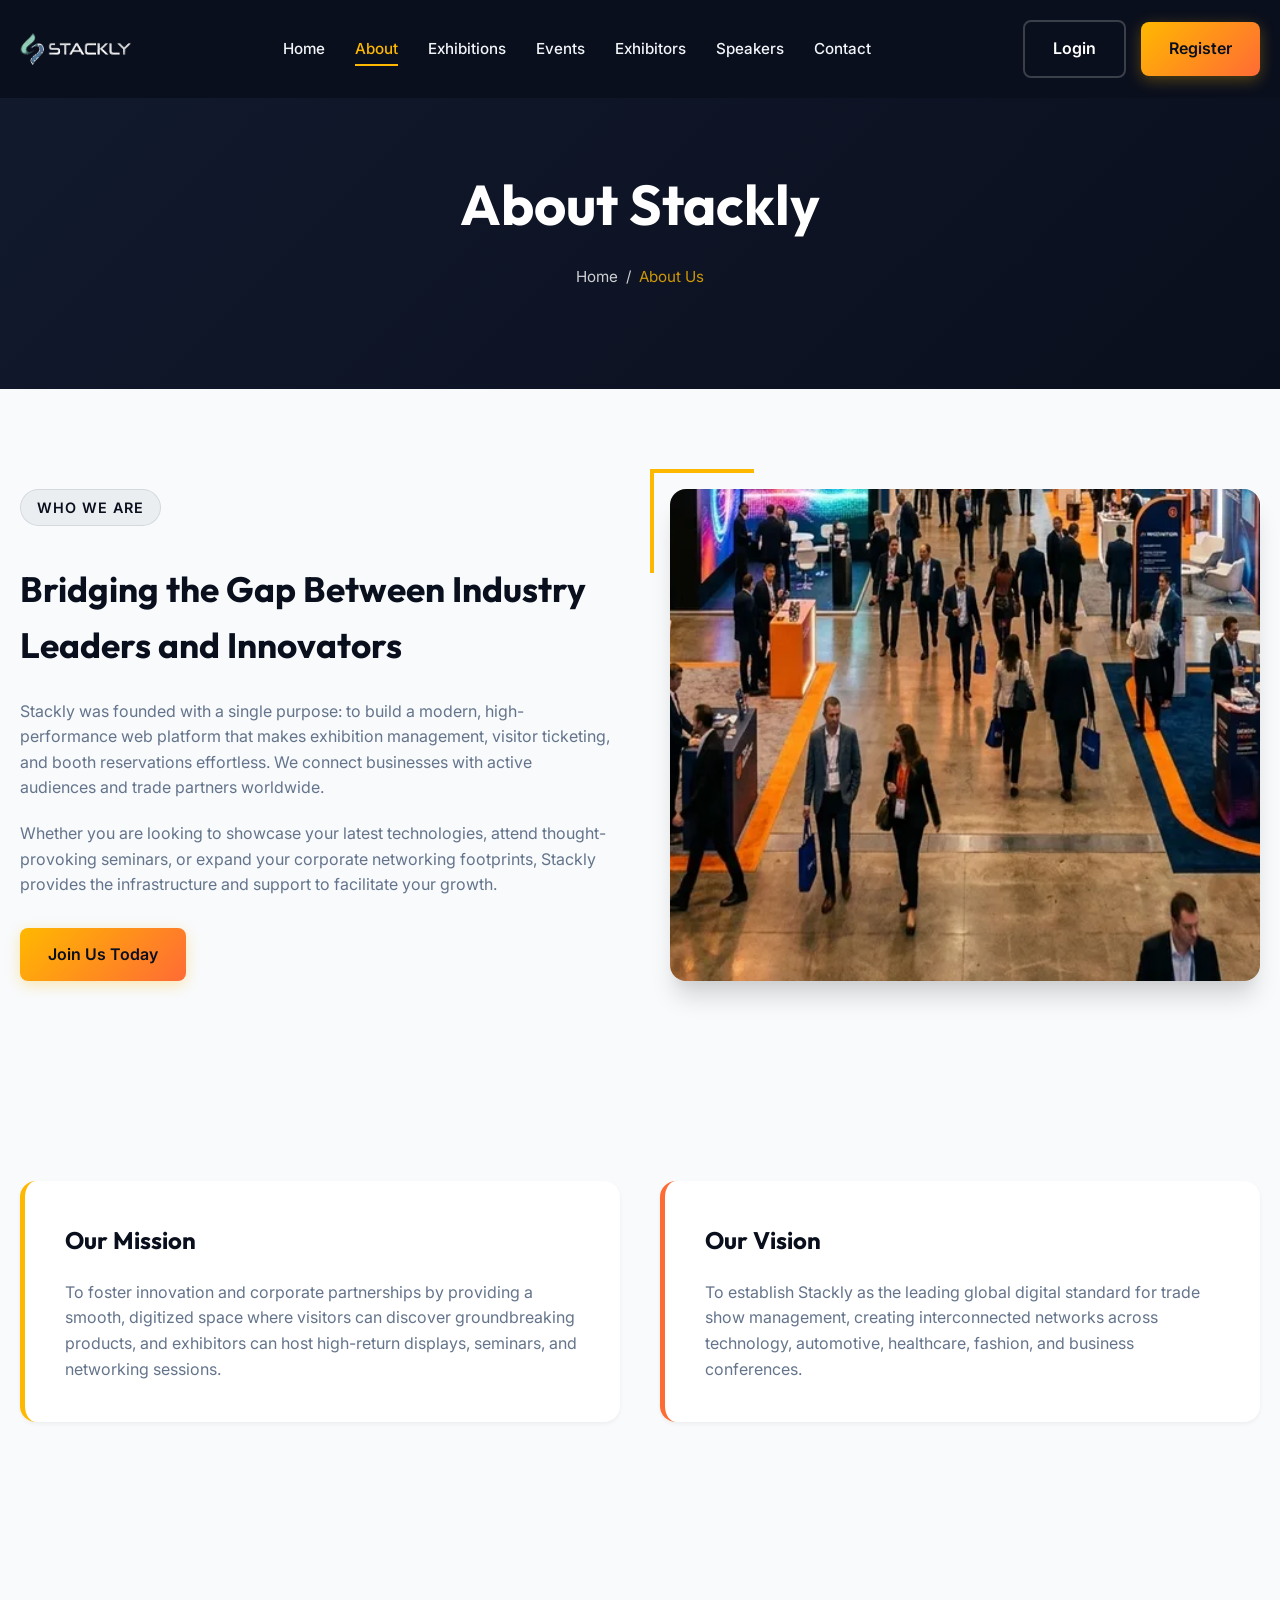
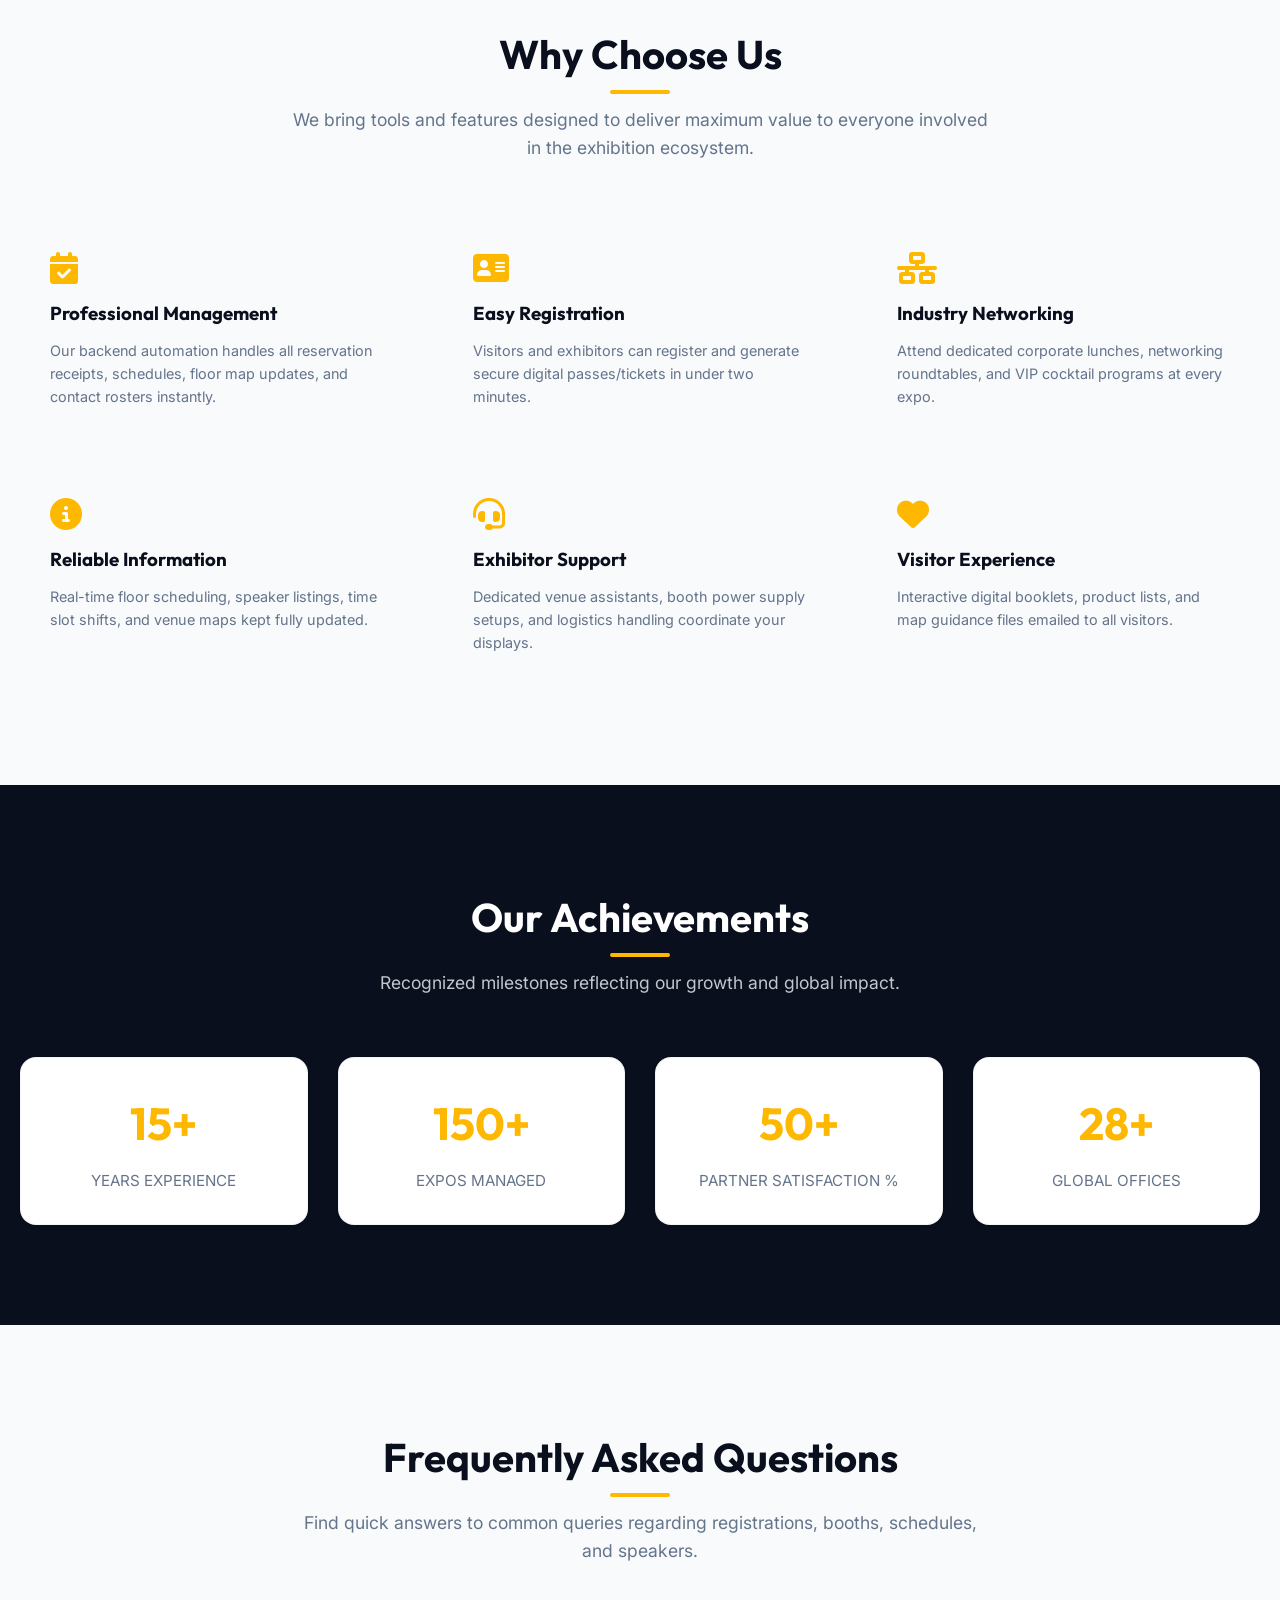
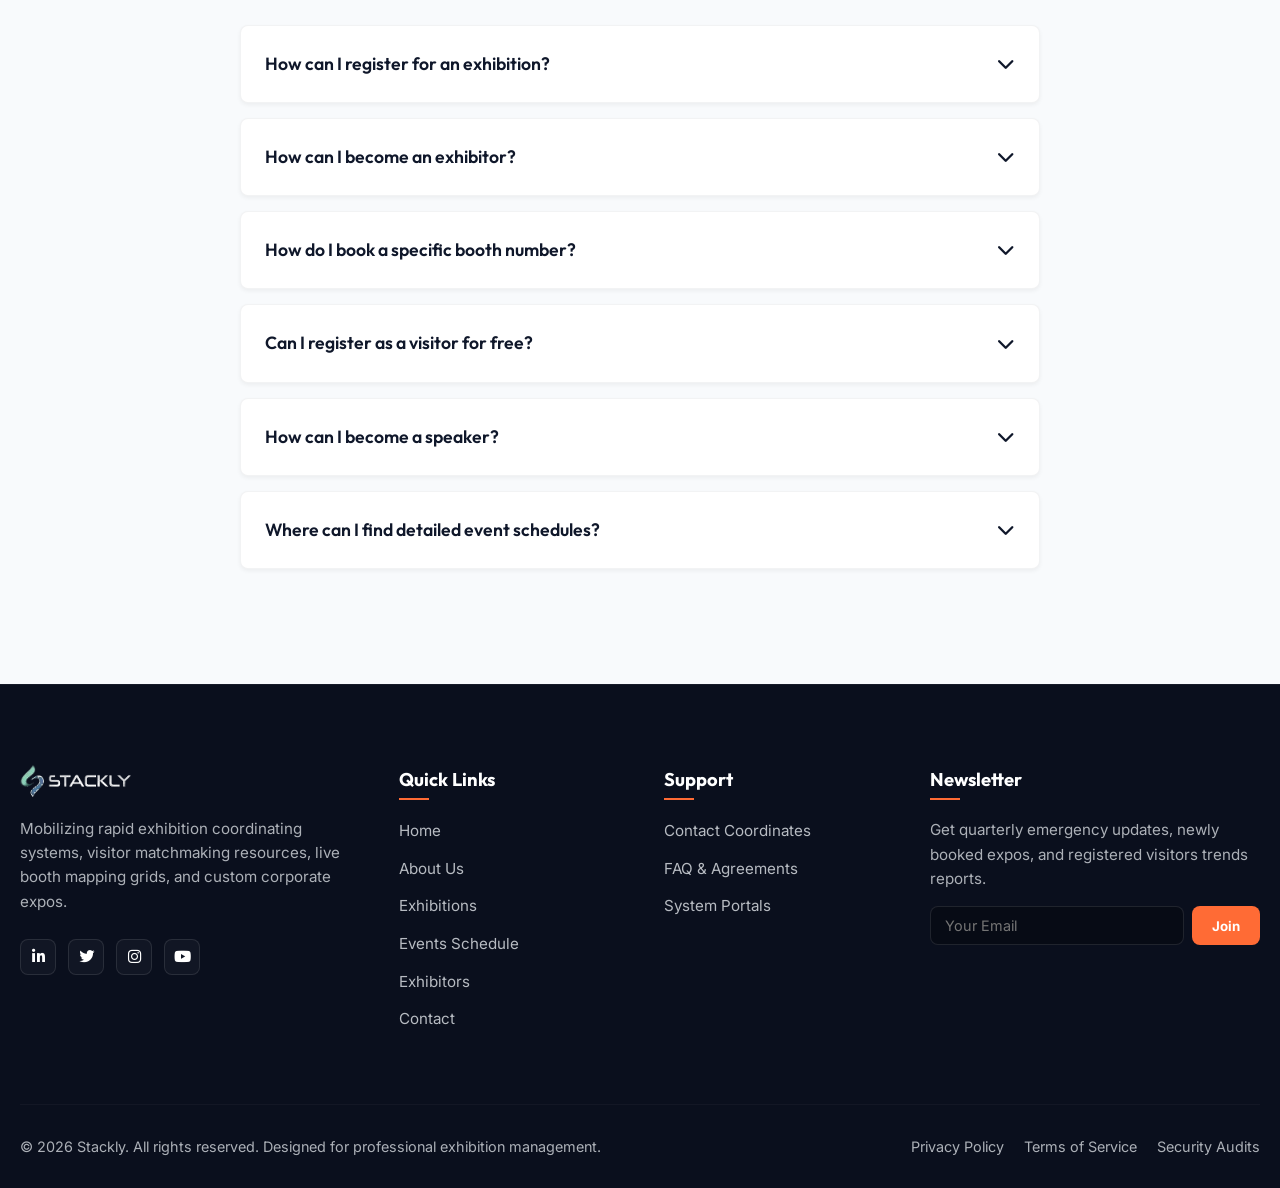
==== about.html @ 8dedb1eb "Initial commit of Stackly Exhibition Website - Premium Redesign" ====
<!DOCTYPE html>
<html lang="en">
<head>
  <meta charset="UTF-8">
  <meta name="viewport" content="width=device-width, initial-scale=1.0">
  <title>About Us - Stackly Exhibition Platform</title>
  <meta name="description" content="Discover our mission, vision, event achievements, and how Stackly coordinates world-class exhibitions.">
  <!-- Fonts & Styles -->
  <link rel="stylesheet" href="css/style.css?v=7.0">
  <link rel="stylesheet" href="https://cdnjs.cloudflare.com/ajax/libs/font-awesome/6.4.0/css/all.min.css">
</head>
<body class="dark-nav">

  <!-- Sticky Navbar -->
  <nav class="navbar">
    <div class="container">
      <a href="index.html" class="logo-container">
        <img src="assets/images/logo.webp" alt="Stackly Logo" style="height: 32px; display: block;">
      </a>
            <ul class="nav-links">
        <!-- Mobile Drawer Header -->
        <li class="drawer-header">
          <img src="assets/images/logo.webp" alt="Stackly Logo">
          <button type="button" class="drawer-close" aria-label="Close Menu">
            <i class="fa-solid fa-xmark fa-xl"></i>
          </button>
        </li>
        <!-- Mobile Search -->
        <li class="drawer-search">
          <input type="text" placeholder="Search resources..." onkeyup="if(event.key === 'Enter') { window.location.href='exhibitions.html?q=' + this.value; }">
        </li>
        <li><a href="index.html">Home</a></li>
        <li><a href="about.html" class="active">About</a></li>
        <li><a href="exhibitions.html">Exhibitions</a></li>
        <li><a href="events.html">Events</a></li>
        <li><a href="exhibitors.html">Exhibitors</a></li>
        <li><a href="speakers.html">Speakers</a></li>
        <li><a href="contact.html">Contact</a></li>
                <li class="nav-actions-mobile">
          <a href="login.html" class="btn btn-outline">Login</a>
          <a href="registration.html" class="btn btn-primary">Register</a>
        </li>
        <!-- Mobile Contact Info -->
        <li class="drawer-contact-info">
          <h5>Contact Info</h5>
          <p><i class="fa-solid fa-phone"></i> +1 (555) 234-5678</p>
          <p><i class="fa-solid fa-envelope"></i> support@stackly.org</p>
        </li>
      </ul>
      <div class="nav-actions">
        <a href="login.html" class="btn btn-outline">Login</a>
        <a href="registration.html" class="btn btn-primary">Register</a>
      </div>
      <button class="hamburger" aria-label="Toggle menu">
        <span></span>
        <span></span>
        <span></span>
      </button>
    </div>
  </nav>

  <!-- Interior Banner -->
  <header class="interior-banner">
    <div class="container">
      <h1>About Stackly</h1>
      <div class="breadcrumbs">
        <a href="index.html">Home</a> / <span>About Us</span>
      </div>
    </div>
  </header>

  <!-- Section 1: About Us -->
  <section class="bg-white">
    <div class="container about-split">
      <div>
        <span class="hero-tag" style="background-color:rgba(18,26,46,0.05); color:var(--primary-dark); border-color:rgba(18,26,46,0.1)">Who We Are</span>
        <h2 style="font-size: 2.2rem; margin: 15px 0 25px 0;">Bridging the Gap Between Industry Leaders and Innovators</h2>
        <p style="color:var(--text-muted); margin-bottom: 20px;">Stackly was founded with a single purpose: to build a modern, high-performance web platform that makes exhibition management, visitor ticketing, and booth reservations effortless. We connect businesses with active audiences and trade partners worldwide.</p>
        <p style="color:var(--text-muted); margin-bottom: 30px;">Whether you are looking to showcase your latest technologies, attend thought-provoking seminars, or expand your corporate networking footprints, Stackly provides the infrastructure and support to facilitate your growth.</p>
        <a href="registration.html" class="btn btn-primary">Join Us Today</a>
      </div>
      <div class="about-image-container">
        <img src="assets/images/visitor_exp.webp" alt="Exhibition networking area" loading="lazy">
      </div>
    </div>
  </section>

  <!-- Section 2: Mission & Vision -->
  <section class="bg-light">
    <div class="container vision-mission-grid">
      <div class="vm-card">
        <h2>Our Mission</h2>
        <p style="color: var(--text-muted);">To foster innovation and corporate partnerships by providing a smooth, digitized space where visitors can discover groundbreaking products, and exhibitors can host high-return displays, seminars, and networking sessions.</p>
      </div>
      <div class="vm-card accent-orange">
        <h2>Our Vision</h2>
        <p style="color: var(--text-muted);">To establish Stackly as the leading global digital standard for trade show management, creating interconnected networks across technology, automotive, healthcare, fashion, and business conferences.</p>
      </div>
    </div>
  </section>

  <!-- Section 3: Why Choose Us -->
  <section class="bg-white">
    <div class="container">
      <div class="section-header">
        <h2>Why Choose Us</h2>
        <p style="color: var(--text-muted);">We bring tools and features designed to deliver maximum value to everyone involved in the exhibition ecosystem.</p>
      </div>
      <div class="grid-3">
        <!-- Reason 1 -->
        <div style="padding: 30px; background-color:var(--bg-light); border-radius:var(--border-radius-md);">
          <i class="fa-solid fa-calendar-check fa-2x" style="color: var(--accent-gold); margin-bottom: 15px;"></i>
          <h3>Professional Management</h3>
          <p style="font-size:0.9rem; color:var(--text-muted); margin-top:10px;">Our backend automation handles all reservation receipts, schedules, floor map updates, and contact rosters instantly.</p>
        </div>
        <!-- Reason 2 -->
        <div style="padding: 30px; background-color:var(--bg-light); border-radius:var(--border-radius-md);">
          <i class="fa-solid fa-address-card fa-2x" style="color: var(--accent-gold); margin-bottom: 15px;"></i>
          <h3>Easy Registration</h3>
          <p style="font-size:0.9rem; color:var(--text-muted); margin-top:10px;">Visitors and exhibitors can register and generate secure digital passes/tickets in under two minutes.</p>
        </div>
        <!-- Reason 3 -->
        <div style="padding: 30px; background-color:var(--bg-light); border-radius:var(--border-radius-md);">
          <i class="fa-solid fa-network-wired fa-2x" style="color: var(--accent-gold); margin-bottom: 15px;"></i>
          <h3>Industry Networking</h3>
          <p style="font-size:0.9rem; color:var(--text-muted); margin-top:10px;">Attend dedicated corporate lunches, networking roundtables, and VIP cocktail programs at every expo.</p>
        </div>
        <!-- Reason 4 -->
        <div style="padding: 30px; background-color:var(--bg-light); border-radius:var(--border-radius-md);">
          <i class="fa-solid fa-circle-info fa-2x" style="color: var(--accent-gold); margin-bottom: 15px;"></i>
          <h3>Reliable Information</h3>
          <p style="font-size:0.9rem; color:var(--text-muted); margin-top:10px;">Real-time floor scheduling, speaker listings, time slot shifts, and venue maps kept fully updated.</p>
        </div>
        <!-- Reason 5 -->
        <div style="padding: 30px; background-color:var(--bg-light); border-radius:var(--border-radius-md);">
          <i class="fa-solid fa-headset fa-2x" style="color: var(--accent-gold); margin-bottom: 15px;"></i>
          <h3>Exhibitor Support</h3>
          <p style="font-size:0.9rem; color:var(--text-muted); margin-top:10px;">Dedicated venue assistants, booth power supply setups, and logistics handling coordinate your displays.</p>
        </div>
        <!-- Reason 6 -->
        <div style="padding: 30px; background-color:var(--bg-light); border-radius:var(--border-radius-md);">
          <i class="fa-solid fa-heart fa-2x" style="color: var(--accent-gold); margin-bottom: 15px;"></i>
          <h3>Visitor Experience</h3>
          <p style="font-size:0.9rem; color:var(--text-muted); margin-top:10px;">Interactive digital booklets, product lists, and map guidance files emailed to all visitors.</p>
        </div>
      </div>
    </div>
  </section>

  <!-- Section 4: Achievements & Milestones -->
  <section class="bg-dark-sec">
    <div class="container">
      <div class="section-header">
        <h2 style="color: var(--white);">Our Achievements</h2>
        <p style="color: var(--text-light); opacity: 0.8;">Recognized milestones reflecting our growth and global impact.</p>
      </div>
      <div class="achievements-grid">
        <div class="achievement-card">
          <h3 data-target="15">0</h3>
          <p style="color: var(--text-muted); font-size: 0.95rem; text-transform: uppercase;">Years Experience</p>
        </div>
        <div class="achievement-card">
          <h3 data-target="450">0</h3>
          <p style="color: var(--text-muted); font-size: 0.95rem; text-transform: uppercase;">Expos Managed</p>
        </div>
        <div class="achievement-card">
          <h3 data-target="99">0</h3>
          <p style="color: var(--text-muted); font-size: 0.95rem; text-transform: uppercase;">Partner Satisfaction %</p>
        </div>
        <div class="achievement-card">
          <h3 data-target="28">0</h3>
          <p style="color: var(--text-muted); font-size: 0.95rem; text-transform: uppercase;">Global Offices</p>
        </div>
      </div>
    </div>
  </section>

  <!-- Section 5: Interactive FAQ Accordion -->
  <section id="faq" class="bg-light">
    <div class="container">
      <div class="section-header">
        <h2>Frequently Asked Questions</h2>
        <p>Find quick answers to common queries regarding registrations, booths, schedules, and speakers.</p>
      </div>
      <div class="faq-list">
        <div class="faq-item">
          <div class="faq-question">
            How can I register for an exhibition?
            <i class="fa-solid fa-chevron-down"></i>
          </div>
          <div class="faq-answer">
            <p>You can click on any "Register" or "Join Event" button which will direct you to our Registration Portal. Select the "Visitor" tab, fill out your company role, selected city, and basic contact details to generate your entry pass.</p>
          </div>
        </div>

        <div class="faq-item">
          <div class="faq-question">
            How can I become an exhibitor?
            <i class="fa-solid fa-chevron-down"></i>
          </div>
          <div class="faq-answer">
            <p>To register as an exhibitor, toggle the "Exhibitor Registration" tab on our registration page. Enter your company profile, booth space requirements (e.g., size), and team sizes. Our support representatives will reach out within 24 hours to confirm floor coordinates.</p>
          </div>
        </div>

        <div class="faq-item">
          <div class="faq-question">
            How do I book a specific booth number?
            <i class="fa-solid fa-chevron-down"></i>
          </div>
          <div class="faq-answer">
            <p>Once registered and approved as an exhibitor, you can access your User Dashboard. Navigate to "Booth Booking" to view a real-time floor map showing available (Green), reserved (Yellow), and occupied (Red) stalls, and select your preferred coordinates.</p>
          </div>
        </div>

        <div class="faq-item">
          <div class="faq-question">
            Can I register as a visitor for free?
            <i class="fa-solid fa-chevron-down"></i>
          </div>
          <div class="faq-answer">
            <p>General entry visitor passes are free of charge if registered online before early-bird deadlines. VIP passes which include premium networking lunches and conference keynote seating require payment vouchers.</p>
          </div>
        </div>

        <div class="faq-item">
          <div class="faq-question">
            How can I become a speaker?
            <i class="fa-solid fa-chevron-down"></i>
          </div>
          <div class="faq-answer">
            <p>Please contact our team directly through the Contact page form, selecting "Speaker Proposal" as the subject. Attach your portfolio, summary of research topic, and previous panel recordings for review.</p>
          </div>
        </div>

        <div class="faq-item">
          <div class="faq-question">
            Where can I find detailed event schedules?
            <i class="fa-solid fa-chevron-down"></i>
          </div>
          <div class="faq-answer">
            <p>The "Events" page displays dates, room numbers, topics, and speaker details for all upcoming workshops, summits, panels, and product launch sessions.</p>
          </div>
        </div>
      </div>
    </div>
  </section>

  <!-- Footer -->
    <!-- Footer -->
  <footer class="footer">
    <div class="container">
      <div class="footer-grid">
        <div class="footer-col">
          <div class="footer-logo">
            <img src="assets/images/logo.webp" alt="Stackly Logo" style="height: 32px; display: block;">
          </div>
          <p class="footer-desc">Mobilizing rapid exhibition coordinating systems, visitor matchmaking resources, live booth mapping grids, and custom corporate expos.</p>
          <div class="social-links">
            <a href="#" class="social-link"><i class="fa-brands fa-linkedin-in"></i></a>
            <a href="#" class="social-link"><i class="fa-brands fa-twitter"></i></a>
            <a href="#" class="social-link"><i class="fa-brands fa-instagram"></i></a>
            <a href="#" class="social-link"><i class="fa-brands fa-youtube"></i></a>
          </div>
        </div>
        <div class="footer-col">
          <h3>Quick Links</h3>
          <ul class="footer-links">
            <li><a href="index.html">Home</a></li>
            <li><a href="about.html">About Us</a></li>
            <li><a href="exhibitions.html">Exhibitions</a></li>
            <li><a href="events.html">Events Schedule</a></li>
            <li><a href="exhibitors.html">Exhibitors</a></li>
            <li><a href="contact.html">Contact</a></li>
          </ul>
        </div>
        <div class="footer-col">
          <h3>Support</h3>
          <ul class="footer-links">
            <li><a href="contact.html">Contact Coordinates</a></li>
            <li><a href="about.html#faq">FAQ & Agreements</a></li>
            <li><a href="admin-dashboard.html">System Portals</a></li>
          </ul>
        </div>
        <div class="footer-col">
          <h3>Newsletter</h3>
          <p class="footer-desc" style="margin-bottom: 15px;">Get quarterly emergency updates, newly booked expos, and registered visitors trends reports.</p>
          <form class="footer-newsletter-form" onsubmit="event.preventDefault(); alert('Subscribed!'); this.reset();">
            <input type="email" class="footer-newsletter-input" placeholder="Your Email" required>
            <button type="submit" class="footer-newsletter-btn">Join</button>
          </form>
        </div>
      </div>
      <div class="footer-bottom">
        <p>&copy; 2026 Stackly. All rights reserved. Designed for professional exhibition management.</p>
        <div class="footer-bottom-links">
          <a href="404.html">Privacy Policy</a>
          <a href="404.html">Terms of Service</a>
          <a href="about.html#faq">Security Audits</a>
        </div>
      </div>
    </div>
  </footer>

  <!-- Scripts -->
  <script src="js/script.js?v=7.0"></script>
</body>
</html>
---- css/style.css ----
/* ==========================================================================
   EXHIBITION MANAGEMENT WEBSITE - CORE DESIGN SYSTEM
   ========================================================================== */

@import url('https://fonts.googleapis.com/css2?family=Inter:wght@300;400;500;600;700&family=Outfit:wght@400;500;600;700;800&display=swap');

:root {
  /* Colors */
  --primary-dark: #0A0F1D;     /* Deep navy/charcoal background */
  --secondary-dark: #121A2E;   /* Secondary darker navy slate */
  --slate-blue: #1E293B;       /* Card/section slate background */
  --accent-gold: #FFB800;      /* Warm golden yellow accent */
  --accent-gold-hover: #E5A500;
  --accent-orange: #FF6B35;    /* Energetic orange accent */
  --bg-light: #F8FAFC;         /* Soft neutral background */
  --bg-card-light: #FFFFFF;
  --text-dark: #0F172A;
  --text-muted: #64748B;
  --text-light: #F1F5F9;
  --white: #FFFFFF;
  
  /* Status Colors */
  --status-available: #10B981;
  --status-reserved: #F59E0B;
  --status-occupied: #EF4444;
  
  /* Fonts */
  --font-heading: 'Outfit', sans-serif;
  --font-body: 'Inter', sans-serif;
  
  /* Layout */
  --container-max-width: 1280px;
  --transition-smooth: all 0.3s cubic-bezier(0.4, 0, 0.2, 1);
  --shadow-sm: 0 2px 4px rgba(0, 0, 0, 0.05);
  --shadow-md: 0 10px 15px -3px rgba(0, 0, 0, 0.1), 0 4px 6px -2px rgba(0, 0, 0, 0.05);
  --shadow-lg: 0 20px 25px -5px rgba(0, 0, 0, 0.15), 0 10px 10px -5px rgba(0, 0, 0, 0.04);
  --border-radius-sm: 8px;
  --border-radius-md: 16px;
  --border-radius-lg: 24px;
}

/* Base resets & styles */
* {
  box-sizing: border-box;
  margin: 0;
  padding: 0;
}

html {
  scroll-behavior: smooth;
}

body {
  font-family: var(--font-body);
  color: var(--text-dark);
  background-color: var(--bg-light);
  line-height: 1.6;
  overflow-x: hidden;
}

h1, h2, h3, h4, h5, h6 {
  font-family: var(--font-heading);
  color: var(--primary-dark);
  font-weight: 700;
}

a {
  text-decoration: none;
  color: inherit;
  transition: var(--transition-smooth);
}

button, input, select, textarea {
  font-family: inherit;
  outline: none;
}

img {
  max-width: 100%;
  height: auto;
  display: block;
}

/* Animations */
@keyframes fadeIn {
  from { opacity: 0; transform: translateY(20px); }
  to { opacity: 1; transform: translateY(0); }
}

@keyframes float {
  0% { transform: translateY(0px); }
  50% { transform: translateY(-10px); }
  100% { transform: translateY(0px); }
}

@keyframes pulse-glow {
  0% { box-shadow: 0 0 0 0 rgba(255, 184, 0, 0.4); }
  70% { box-shadow: 0 0 0 15px rgba(255, 184, 0, 0); }
  100% { box-shadow: 0 0 0 0 rgba(255, 184, 0, 0); }
}

.animate-fade-in {
  animation: fadeIn 0.8s ease forwards;
}

/* Section Common Styles */
section {
  padding: 100px 20px;
  position: relative;
}

.container {
  max-width: var(--container-max-width);
  margin: 0 auto;
  position: relative;
  z-index: 2;
}

.section-header {
  text-align: center;
  max-width: 700px;
  margin: 0 auto 60px auto;
}

.section-header h2 {
  font-size: 2.5rem;
  margin-bottom: 20px;
  position: relative;
  display: inline-block;
}

.section-header h2::after {
  content: '';
  position: absolute;
  bottom: -8px;
  left: 50%;
  transform: translateX(-50%);
  width: 60px;
  height: 4px;
  background-color: var(--accent-gold);
  border-radius: 2px;
}

.section-header p {
  color: var(--text-muted);
  font-size: 1.1rem;
}

/* Buttons */
.btn {
  display: inline-flex;
  align-items: center;
  justify-content: center;
  padding: 14px 28px;
  border-radius: var(--border-radius-sm);
  font-weight: 600;
  font-size: 1rem;
  transition: var(--transition-smooth);
  cursor: pointer;
  border: none;
  gap: 8px;
}

.btn-primary {
  background: linear-gradient(135deg, var(--accent-gold), var(--accent-orange));
  color: var(--primary-dark);
  box-shadow: 0 4px 15px rgba(255, 184, 0, 0.3);
}

.btn-primary:hover {
  transform: translateY(-2px);
  box-shadow: 0 6px 20px rgba(255, 184, 0, 0.4);
}

.btn-secondary {
  background-color: transparent;
  border: 2px solid var(--accent-gold);
  color: var(--accent-gold);
}

.btn-secondary:hover {
  background-color: var(--accent-gold);
  color: var(--primary-dark);
  transform: translateY(-2px);
}

.btn-outline {
  background-color: transparent;
  border: 2px solid var(--slate-blue);
  color: var(--primary-dark);
}

.btn-outline:hover {
  background-color: var(--slate-blue);
  color: var(--white);
  transform: translateY(-2px);
}

.btn-dark {
  background-color: var(--primary-dark);
  color: var(--white);
}

.btn-dark:hover {
  background-color: var(--accent-gold);
  color: var(--primary-dark);
  transform: translateY(-2px);
}

/* Sticky Navbar Styling */
.navbar {
  position: fixed;
  top: 0;
  left: 0;
  width: 100%;
  z-index: 1000;
  padding: 20px 0;
  transition: var(--transition-smooth);
}

.navbar.scrolled {
  background-color: rgba(10, 15, 29, 0.95);
  backdrop-filter: blur(12px);
  box-shadow: var(--shadow-md);
  padding: 12px 0;
}

.navbar .container {
  display: flex;
  justify-content: space-between;
  align-items: center;
  padding: 0 20px;
}

.logo-container {
  display: flex;
  align-items: center;
  gap: 10px;
}

.logo {
  font-family: var(--font-heading);
  font-weight: 800;
  font-size: 1.6rem;
  letter-spacing: -0.5px;
  color: var(--white);
}

.logo span {
  color: var(--accent-gold);
}

/* Global Navbar Button overrides to ensure they look premium on dark backgrounds */
.navbar .btn-outline {
  border-color: rgba(255, 255, 255, 0.3);
  color: var(--white);
}

.navbar .btn-outline:hover {
  background-color: rgba(255, 255, 255, 0.1);
  border-color: var(--white);
  color: var(--white);
}

.nav-links {
  display: flex;
  gap: 30px;
  list-style: none;
}

.nav-links a {
  font-weight: 500;
  font-size: 0.95rem;
  color: var(--text-light);
  position: relative;
  padding: 8px 0;
}

.nav-links a::after {
  content: '';
  position: absolute;
  bottom: 0;
  left: 0;
  width: 0;
  height: 2px;
  background-color: var(--accent-gold);
  transition: var(--transition-smooth);
}

.nav-links a:hover::after,
.nav-links a.active::after {
  width: 100%;
}

.nav-links a:hover,
.nav-links a.active {
  color: var(--accent-gold) !important;
}

.nav-actions {
  display: flex;
  align-items: center;
  gap: 15px;
}

.nav-actions-mobile {
  display: none;
}

.hamburger {
  display: flex;
  flex-direction: column;
  justify-content: space-between;
  width: 30px;
  height: 20px;
  background: transparent;
  border: none;
  cursor: pointer;
  z-index: 1001;
}

@media (min-width: 769px) {
  .hamburger {
    display: none !important;
  }
}

.hamburger span {
  width: 100%;
  height: 3px;
  background-color: var(--white);
  border-radius: 2px;
  transition: var(--transition-smooth);
}

/* Hamburger span color matches default white */

.hamburger.active span:nth-child(1) {
  transform: translateY(8px) rotate(45deg);
}

.hamburger.active span:nth-child(2) {
  opacity: 0;
}

.hamburger.active span:nth-child(3) {
  transform: translateY(-9px) rotate(-45deg);
}

/* Force dark navigation styling context (used in interior pages) */
.dark-nav .navbar {
  background-color: var(--primary-dark);
}
.dark-nav .navbar.scrolled {
  background-color: rgba(10, 15, 29, 0.95);
}
.dark-nav .navbar .logo {
  color: var(--white);
}
.dark-nav .navbar .nav-links a {
  color: var(--text-light);
}
.dark-nav .navbar .nav-actions .btn-outline {
  border-color: rgba(255, 255, 255, 0.2);
  color: var(--white);
}
.dark-nav .navbar .hamburger span {
  background-color: var(--white);
}

/* General Layout helpers */
.grid-2 {
  display: grid;
  grid-template-columns: repeat(2, 1fr);
  gap: 40px;
  align-items: center;
}

.grid-3 {
  display: grid;
  grid-template-columns: repeat(3, 1fr);
  gap: 30px;
}

.grid-4 {
  display: grid;
  grid-template-columns: repeat(4, 1fr);
  gap: 24px;
}

.asymmetric-grid {
  display: grid;
  grid-template-columns: 1.4fr 0.8fr 0.8fr;
  grid-gap: 20px;
}

/* Dark Theme section backgrounds */
.bg-dark-sec {
  background-color: var(--primary-dark);
  color: var(--white);
}
.bg-dark-sec .section-header h2 {
  color: var(--white);
}
.bg-dark-sec .section-header p {
  color: var(--text-light);
  opacity: 0.8;
}

.bg-slate {
  background-color: var(--secondary-dark);
  color: var(--white);
}
.bg-slate .section-header h2 {
  color: var(--white);
}

/* Hero Section */
.hero {
  min-height: 100vh;
  display: flex;
  align-items: center;
  background-color: var(--primary-dark);
  color: var(--white);
  padding-top: 140px;
  position: relative;
  overflow: hidden;
}

.hero::before {
  content: '';
  position: absolute;
  top: -20%;
  right: -10%;
  width: 600px;
  height: 600px;
  background: radial-gradient(circle, rgba(255, 184, 0, 0.15) 0%, transparent 70%);
  z-index: 1;
}

.hero::after {
  content: '';
  position: absolute;
  bottom: -20%;
  left: -10%;
  width: 600px;
  height: 600px;
  background: radial-gradient(circle, rgba(255, 107, 53, 0.12) 0%, transparent 70%);
  z-index: 1;
}

.hero-content {
  z-index: 5;
}

.hero-tag {
  background-color: rgba(255, 184, 0, 0.1);
  border: 1px solid var(--accent-gold);
  color: var(--accent-gold);
  padding: 6px 16px;
  border-radius: 30px;
  font-size: 0.9rem;
  font-weight: 600;
  text-transform: uppercase;
  letter-spacing: 1px;
  display: inline-block;
  margin-bottom: 20px;
}

.hero-content h1 {
  font-size: 4rem;
  line-height: 1.1;
  color: var(--white);
  margin-bottom: 24px;
}

.hero-content h1 span {
  color: var(--accent-gold);
  background: linear-gradient(135deg, var(--accent-gold), var(--accent-orange));
  -webkit-background-clip: text;
  -webkit-text-fill-color: transparent;
}

.hero-content p {
  font-size: 1.2rem;
  color: var(--text-light);
  opacity: 0.9;
  margin-bottom: 40px;
  max-width: 580px;
}

.hero-btns {
  display: flex;
  gap: 20px;
  margin-bottom: 40px;
}

.hero-details {
  display: flex;
  gap: 40px;
  border-top: 1px solid rgba(255, 255, 255, 0.1);
  padding-top: 30px;
}

.hero-detail-item h4 {
  font-size: 0.9rem;
  color: var(--text-light);
  opacity: 0.6;
  text-transform: uppercase;
  margin-bottom: 5px;
}

.hero-detail-item p {
  font-family: var(--font-heading);
  font-size: 1.2rem;
  font-weight: 600;
  color: var(--white);
  margin-bottom: 0;
}

.hero-image-wrapper {
  position: relative;
  z-index: 5;
  display: flex;
  justify-content: center;
}

.hero-image-container {
  position: relative;
  border-radius: var(--border-radius-lg);
  overflow: hidden;
  box-shadow: var(--shadow-lg);
  border: 1px solid rgba(255, 255, 255, 0.1);
  aspect-ratio: 4/3;
  width: 100%;
  max-width: 550px;
}

.hero-image-container img {
  width: 100%;
  height: 100%;
  object-fit: cover;
}

.floating-stats-badge {
  position: absolute;
  bottom: 30px;
  left: -40px;
  background-color: rgba(18, 26, 46, 0.9);
  backdrop-filter: blur(10px);
  border: 1px solid rgba(255, 255, 255, 0.15);
  border-radius: var(--border-radius-md);
  padding: 20px;
  display: flex;
  align-items: center;
  gap: 15px;
  box-shadow: var(--shadow-lg);
  animation: float 4s ease-in-out infinite;
}

.floating-stats-icon {
  width: 50px;
  height: 50px;
  background-color: rgba(255, 184, 0, 0.2);
  border-radius: 50%;
  display: flex;
  align-items: center;
  justify-content: center;
  color: var(--accent-gold);
  font-size: 1.5rem;
}

.floating-stats-info h4 {
  font-size: 1.6rem;
  color: var(--white);
  line-height: 1;
}

.floating-stats-info p {
  font-size: 0.85rem;
  color: var(--text-light);
  opacity: 0.7;
}

/* Event / Exhibition Cards */
.exhibition-card {
  background-color: var(--bg-card-light);
  border-radius: var(--border-radius-md);
  overflow: hidden;
  box-shadow: var(--shadow-sm);
  transition: var(--transition-smooth);
  border: 2px solid var(--accent-green) !important;
  display: flex;
  flex-direction: column;
  height: 100%;
  outline: none !important;
}

.exhibition-card:hover {
  transform: translateY(-8px);
  box-shadow: 0 10px 25px rgba(16, 185, 129, 0.25);
  border-color: var(--accent-gold) !important;
}

.card-img-wrapper {
  position: relative;
  aspect-ratio: 16/10;
  overflow: hidden;
}

.card-img-wrapper img {
  width: 100%;
  height: 100%;
  object-fit: cover;
  transition: var(--transition-smooth);
}

.exhibition-card:hover .card-img-wrapper img {
  transform: scale(1.05);
}

.card-tag {
  position: absolute;
  top: 15px;
  left: 15px;
  background-color: rgba(10, 15, 29, 0.85);
  color: var(--accent-gold);
  backdrop-filter: blur(5px);
  padding: 4px 12px;
  font-size: 0.8rem;
  font-weight: 600;
  border-radius: 20px;
  text-transform: uppercase;
}

.card-content {
  padding: 24px;
  display: flex;
  flex-direction: column;
  flex-grow: 1;
}

.card-date-location {
  display: flex;
  gap: 15px;
  font-size: 0.85rem;
  color: var(--text-muted);
  margin-bottom: 12px;
}

.card-date-location span {
  display: flex;
  align-items: center;
  gap: 5px;
}

.card-content h3 {
  font-size: 1.3rem;
  margin-bottom: 12px;
  color: var(--primary-dark);
}

.card-content p {
  color: var(--text-muted);
  font-size: 0.95rem;
  margin-bottom: 20px;
  flex-grow: 1;
}

.card-footer {
  display: flex;
  justify-content: space-between;
  align-items: center;
  padding-top: 15px;
  border-top: 1px solid rgba(15, 23, 42, 0.05);
}

/* Dark layout overrides for cards on dark sections */
.bg-dark-sec .exhibition-card,
.bg-slate .exhibition-card {
  background-color: rgba(255, 255, 255, 0.03);
  border-color: rgba(255, 255, 255, 0.05);
  color: var(--white);
}

.bg-dark-sec .exhibition-card h3,
.bg-slate .exhibition-card h3 {
  color: var(--white);
}

.bg-dark-sec .exhibition-card p,
.bg-slate .exhibition-card p {
  color: var(--text-light);
  opacity: 0.7;
}

/* Category Grid */
.categories-grid {
  display: grid;
  grid-template-columns: repeat(4, 1fr);
  gap: 20px;
}

.category-card {
  background-color: var(--bg-card-light);
  padding: 30px;
  border-radius: var(--border-radius-md);
  text-align: center;
  box-shadow: var(--shadow-sm);
  border: 2px solid var(--accent-green) !important;
  transition: var(--transition-smooth);
  cursor: pointer;
  outline: none !important;
}

.category-card:hover {
  background-color: var(--primary-dark);
  border-color: var(--accent-gold) !important;
  transform: translateY(-5px);
  box-shadow: 0 10px 25px rgba(16, 185, 129, 0.25);
}

.category-icon {
  width: 60px;
  height: 60px;
  background-color: rgba(255, 184, 0, 0.15);
  color: var(--accent-orange);
  border-radius: 50%;
  display: flex;
  align-items: center;
  justify-content: center;
  margin: 0 auto 20px auto;
  font-size: 1.8rem;
  transition: var(--transition-smooth);
}

.category-card:hover .category-icon {
  background-color: var(--accent-gold);
  color: var(--primary-dark);
}

.category-card h3 {
  font-size: 1.1rem;
  margin-bottom: 10px;
  transition: var(--transition-smooth);
}

.category-card:hover h3 {
  color: var(--white);
}

.category-card p {
  color: var(--text-muted);
  font-size: 0.85rem;
  transition: var(--transition-smooth);
}

.category-card:hover p {
  color: var(--text-light);
  opacity: 0.8;
}

/* About Split Layout */
.about-split {
  display: grid;
  grid-template-columns: 1fr 1fr;
  gap: 60px;
  align-items: stretch;
}

.about-features {
  list-style: none;
  margin: 30px 0;
  display: grid;
  grid-template-columns: 1fr 1fr;
  gap: 20px;
}

.about-feature-item {
  display: flex;
  align-items: flex-start;
  gap: 10px;
}

.about-feature-item svg {
  color: var(--accent-gold);
  flex-shrink: 0;
  margin-top: 4px;
}

.about-feature-item h4 {
  font-size: 1.05rem;
  margin-bottom: 5px;
}

.about-feature-item p {
  font-size: 0.85rem;
  color: var(--text-muted);
}

.about-image-container {
  position: relative;
  height: 100%;
  display: flex;
}

.about-image-container::before {
  content: '';
  position: absolute;
  top: -20px;
  left: -20px;
  width: 100px;
  height: 100px;
  border-top: 4px solid var(--accent-gold);
  border-left: 4px solid var(--accent-gold);
  z-index: 1;
}

.about-image-container img {
  width: 100%;
  height: 100%;
  object-fit: cover;
  border-radius: var(--border-radius-md);
  box-shadow: var(--shadow-lg);
  position: relative;
  z-index: 2;
}

/* Statistics layout (Different layout, not normal cards) */
.stats-banner {
  background: linear-gradient(135deg, var(--secondary-dark), var(--primary-dark));
  padding: 80px 20px;
  border-top: 1px solid rgba(255, 255, 255, 0.05);
  border-bottom: 1px solid rgba(255, 255, 255, 0.05);
}

.stats-grid {
  display: flex;
  justify-content: space-between;
  align-items: center;
  flex-wrap: wrap;
  gap: 40px;
}

.stat-item {
  text-align: center;
  flex: 1;
  min-width: 180px;
}

.stat-number {
  font-family: var(--font-heading);
  font-size: 3.5rem;
  font-weight: 800;
  color: var(--accent-gold);
  line-height: 1;
  margin-bottom: 10px;
  background: linear-gradient(135deg, var(--accent-gold), var(--accent-orange));
  -webkit-background-clip: text;
  -webkit-text-fill-color: transparent;
}

.stat-label {
  font-size: 1rem;
  color: var(--text-light);
  opacity: 0.8;
  text-transform: uppercase;
  letter-spacing: 1px;
  font-weight: 500;
}

/* How It Works Timeline */
.timeline {
  position: relative;
  max-width: 900px;
  margin: 0 auto;
}

.timeline::after {
  content: '';
  position: absolute;
  width: 4px;
  background-color: rgba(255, 184, 0, 0.2);
  top: 0;
  bottom: 0;
  left: 50%;
  transform: translateX(-50%);
  border-radius: 2px;
}

.timeline-item {
  padding: 10px 40px;
  position: relative;
  background-color: inherit;
  width: 50%;
}

.timeline-item::after {
  content: '';
  position: absolute;
  width: 20px;
  height: 20px;
  right: -10px;
  background-color: var(--primary-dark);
  border: 4px solid var(--accent-gold);
  top: 20px;
  border-radius: 50%;
  z-index: 1;
  transition: var(--transition-smooth);
}

.timeline-item:hover::after {
  background-color: var(--accent-gold);
  box-shadow: 0 0 10px var(--accent-gold);
}

.left {
  left: 0;
}

.right {
  left: 50%;
}

.right::after {
  left: -10px;
}

.timeline-content {
  padding: 30px;
  background-color: var(--bg-card-light);
  position: relative;
  border-radius: var(--border-radius-md);
  box-shadow: var(--shadow-sm);
  border: 1px solid rgba(15, 23, 42, 0.05);
}

.timeline-number {
  font-family: var(--font-heading);
  font-size: 2rem;
  font-weight: 800;
  color: var(--accent-gold);
  position: absolute;
  top: 15px;
  right: 25px;
  opacity: 0.3;
}

.timeline-content h3 {
  font-size: 1.25rem;
  margin-bottom: 10px;
}

.timeline-content p {
  color: var(--text-muted);
  font-size: 0.95rem;
}

/* Featured Exhibitors Layout */
.exhibitors-grid {
  display: grid;
  grid-template-columns: repeat(5, 1fr);
  gap: 20px;
}

.exhibitor-logo-card {
  background-color: var(--bg-card-light);
  padding: 24px;
  border-radius: var(--border-radius-sm);
  text-align: center;
  box-shadow: var(--shadow-sm);
  border: 2px solid var(--accent-green) !important;
  display: flex;
  flex-direction: column;
  align-items: center;
  justify-content: center;
  aspect-ratio: 1;
  transition: var(--transition-smooth);
  outline: none !important;
}

.exhibitor-logo-card:hover {
  transform: translateY(-5px);
  box-shadow: 0 10px 25px rgba(16, 185, 129, 0.25);
  border-color: var(--accent-gold) !important;
}

.exhibitor-logo-placeholder {
  font-family: var(--font-heading);
  font-weight: 800;
  font-size: 2rem;
  color: var(--slate-blue);
  background: linear-gradient(135deg, rgba(255, 184, 0, 0.1), rgba(255, 107, 53, 0.1));
  width: 80px;
  height: 80px;
  border-radius: 50%;
  display: flex;
  align-items: center;
  justify-content: center;
  margin-bottom: 12px;
}

.exhibitor-logo-card h4 {
  font-size: 0.95rem;
  margin-bottom: 4px;
}

.exhibitor-logo-card span {
  font-size: 0.8rem;
  color: var(--text-muted);
}

/* Slider Component for Speakers & Testimonials */
.slider-container {
  overflow: hidden;
  position: relative;
  width: 100%;
}

.slider-wrapper {
  display: flex;
  transition: transform 0.5s cubic-bezier(0.4, 0, 0.2, 1);
}

.slide {
  flex: 0 0 33.333%;
  padding: 0 15px;
}

.speaker-card {
  background-color: var(--bg-card-light);
  border-radius: var(--border-radius-md);
  overflow: hidden;
  box-shadow: var(--shadow-sm);
  border: 2px solid var(--accent-green) !important;
  transition: var(--transition-smooth);
  outline: none !important;
}

.speaker-card:hover {
  transform: translateY(-8px);
  box-shadow: 0 10px 25px rgba(16, 185, 129, 0.25);
  border-color: var(--accent-gold) !important;
}

.speaker-img-wrapper {
  aspect-ratio: 1;
  overflow: hidden;
  position: relative;
}

.speaker-img-wrapper img {
  width: 100%;
  height: 100%;
  object-fit: cover;
  transition: var(--transition-smooth);
}

.speaker-card:hover .speaker-img-wrapper img {
  transform: scale(1.05);
}

.speaker-socials {
  position: absolute;
  bottom: -50px;
  left: 0;
  width: 100%;
  background: linear-gradient(to top, rgba(10, 15, 29, 0.9), transparent);
  display: flex;
  justify-content: center;
  gap: 15px;
  padding: 15px 0;
  transition: var(--transition-smooth);
}

.speaker-card:hover .speaker-socials {
  bottom: 0;
}

.speaker-socials a {
  color: var(--white);
  font-size: 1.1rem;
}

.speaker-socials a:hover {
  color: var(--accent-gold);
}

.speaker-info {
  padding: 24px;
}

.speaker-info h3 {
  font-size: 1.25rem;
  margin-bottom: 4px;
}

.speaker-info .speaker-title {
  color: var(--accent-orange);
  font-size: 0.9rem;
  font-weight: 600;
  margin-bottom: 12px;
}

.speaker-info .speaker-topic {
  font-size: 0.9rem;
  color: var(--text-muted);
  border-top: 1px solid rgba(15, 23, 42, 0.05);
  padding-top: 12px;
}

.slider-controls {
  display: flex;
  justify-content: center;
  gap: 15px;
  margin-top: 40px;
}

.slider-btn {
  width: 50px;
  height: 50px;
  border-radius: 50%;
  border: 2px solid var(--slate-blue);
  background-color: transparent;
  color: var(--primary-dark);
  font-size: 1.2rem;
  cursor: pointer;
  display: flex;
  align-items: center;
  justify-content: center;
  transition: var(--transition-smooth);
}

.slider-btn:hover {
  background-color: var(--primary-dark);
  color: var(--white);
  border-color: var(--primary-dark);
}

.bg-dark-sec .slider-btn {
  border-color: var(--text-light);
  color: var(--white);
}

.bg-dark-sec .slider-btn:hover {
  background-color: var(--accent-gold);
  color: var(--primary-dark);
  border-color: var(--accent-gold);
}

/* Visitor Experience (Asymmetric layout) */
.visitor-exp-grid {
  display: grid;
  grid-template-columns: 1fr 1.2fr;
  gap: 60px;
  align-items: center;
}

.visitor-cards {
  display: grid;
  grid-template-columns: 1fr 1fr;
  gap: 20px;
  align-items: stretch;
}

.visitor-card {
  background-color: var(--bg-card-light);
  padding: 24px;
  border-radius: var(--border-radius-md);
  box-shadow: var(--shadow-sm);
  border: 2px solid var(--accent-green) !important;
  transition: var(--transition-smooth);
  outline: none !important;
  display: flex;
  flex-direction: column;
  height: 100%;
}

.visitor-card:hover {
  transform: translateY(-5px);
  box-shadow: 0 10px 25px rgba(16, 185, 129, 0.25);
  border-color: var(--accent-gold) !important;
}

.visitor-card-icon {
  color: var(--accent-gold);
  margin-bottom: 15px;
}

.visitor-card h3 {
  font-size: 1.15rem;
  margin-bottom: 8px;
}

.visitor-card p {
  color: var(--text-muted);
  font-size: 0.85rem;
}

/* Final CTA Banner (Gradient/Visual contrast) */
.cta-banner {
  background: linear-gradient(135deg, var(--primary-dark), #1A1F36);
  color: var(--white);
  border-radius: var(--border-radius-lg);
  padding: 80px 60px;
  text-align: center;
  position: relative;
  overflow: hidden;
  box-shadow: var(--shadow-lg);
  border: 1px solid rgba(255, 255, 255, 0.05);
}

.cta-banner::before {
  content: '';
  position: absolute;
  top: -50%;
  left: -20%;
  width: 400px;
  height: 400px;
  background: radial-gradient(circle, rgba(255, 184, 0, 0.1) 0%, transparent 60%);
}

.cta-banner h2 {
  font-size: 3rem;
  color: var(--white);
  margin-bottom: 20px;
}

.cta-banner p {
  font-size: 1.2rem;
  color: var(--text-light);
  opacity: 0.9;
  max-width: 600px;
  margin: 0 auto 40px auto;
}

.cta-btns {
  display: flex;
  justify-content: center;
  gap: 20px;
}

/* Footer styling */
.footer {
  background-color: var(--primary-dark);
  color: var(--text-light);
  padding: 80px 20px 30px 20px;
  border-top: 1px solid rgba(255, 255, 255, 0.05);
}

.footer-grid {
  display: grid;
  grid-template-columns: 1.5fr 1fr 1fr 1.2fr;
  gap: 40px;
  margin-bottom: 60px;
}

.footer-logo {
  margin-bottom: 20px;
}

.footer-desc {
  opacity: 0.7;
  font-size: 0.95rem;
  margin-bottom: 25px;
}

.social-links {
  display: flex;
  gap: 12px;
}

.social-link {
  width: 36px;
  height: 36px;
  border-radius: var(--border-radius-sm);
  background-color: rgba(255, 255, 255, 0.03);
  border: 1px solid rgba(255, 255, 255, 0.1);
  color: var(--white);
  display: flex;
  align-items: center;
  justify-content: center;
  font-size: 0.95rem;
  transition: var(--transition-smooth);
}

.social-link:hover {
  background-color: var(--accent-orange);
  border-color: var(--accent-orange);
  color: var(--white);
  transform: translateY(-2px);
}

.footer-col h3 {
  color: var(--white);
  font-size: 1.15rem;
  margin-bottom: 24px;
  position: relative;
}

.footer-col h3::after {
  content: '';
  position: absolute;
  bottom: -6px;
  left: 0;
  width: 30px;
  height: 2px;
  background-color: var(--accent-orange);
}

.footer-links {
  list-style: none;
}

.footer-links li {
  margin-bottom: 12px;
}

.footer-links a {
  font-size: 0.95rem;
  opacity: 0.75;
  color: var(--text-light);
  transition: var(--transition-smooth);
}

.footer-links a:hover {
  opacity: 1;
  color: var(--accent-orange) !important;
  padding-left: 5px;
}

/* Footer Newsletter Form */
.footer-newsletter-form {
  display: flex;
  gap: 8px;
  margin-top: 15px;
}

.footer-newsletter-input {
  flex-grow: 1;
  padding: 10px 14px;
  background-color: rgba(0, 0, 0, 0.25);
  border: 1px solid rgba(255, 255, 255, 0.1);
  border-radius: var(--border-radius-sm);
  color: var(--white);
  font-size: 0.9rem;
  transition: var(--transition-smooth);
}

.footer-newsletter-input:focus {
  border-color: var(--accent-orange);
  background-color: rgba(0, 0, 0, 0.4);
}

.footer-newsletter-btn {
  background-color: var(--accent-orange);
  color: var(--white);
  font-weight: 700;
  padding: 10px 20px;
  border-radius: var(--border-radius-sm);
  cursor: pointer;
  border: none;
  transition: var(--transition-smooth);
}

.footer-newsletter-btn:hover {
  background-color: var(--accent-gold);
  color: var(--primary-dark);
  transform: translateY(-1px);
}

.footer-bottom {
  display: flex;
  justify-content: space-between;
  align-items: center;
  border-top: 1px solid rgba(255, 255, 255, 0.05);
  padding-top: 30px;
  font-size: 0.9rem;
  opacity: 0.7;
}

.footer-bottom-links {
  display: flex;
  gap: 20px;
}

.footer-bottom-links a:hover {
  color: var(--accent-orange);
}

/* Interior Banner Common */
.interior-banner {
  background: linear-gradient(135deg, var(--secondary-dark), var(--primary-dark));
  color: var(--white);
  padding: 160px 20px 100px 20px;
  text-align: center;
  position: relative;
}

.interior-banner h1 {
  font-size: 3.5rem;
  color: var(--white);
  margin-bottom: 15px;
}

.breadcrumbs {
  display: flex;
  justify-content: center;
  gap: 8px;
  font-size: 0.95rem;
  opacity: 0.8;
}

.breadcrumbs span {
  color: var(--accent-gold);
}

/* ==========================================================================
   INTERIOR PAGES SPECIFICS
   ========================================================================== */

/* About Page */
.vision-mission-grid {
  display: grid;
  grid-template-columns: repeat(2, 1fr);
  gap: 40px;
}

.vm-card {
  background-color: var(--bg-card-light);
  padding: 40px;
  border-radius: var(--border-radius-md);
  box-shadow: var(--shadow-sm);
  border-left: 5px solid var(--accent-gold);
}

.vm-card.accent-orange {
  border-left-color: var(--accent-orange);
}

.vm-card h2 {
  margin-bottom: 20px;
}

.achievements-grid {
  display: grid;
  grid-template-columns: repeat(4, 1fr);
  gap: 30px;
}

.achievement-card {
  background-color: var(--bg-card-light);
  padding: 30px;
  border-radius: var(--border-radius-md);
  text-align: center;
  box-shadow: var(--shadow-sm);
  border: 1px solid rgba(15, 23, 42, 0.05);
}

.achievement-card h3 {
  font-size: 2.8rem;
  color: var(--accent-gold);
  margin-bottom: 10px;
}

/* Exhibitions Page */
.filtering-controls {
  background-color: var(--bg-card-light);
  padding: 24px;
  border-radius: var(--border-radius-md);
  box-shadow: var(--shadow-sm);
  margin-bottom: 40px;
  display: grid;
  grid-template-columns: 2fr 1fr 1fr 1fr;
  gap: 15px;
  border: 1px solid rgba(15, 23, 42, 0.05);
}

.filter-input {
  width: 100%;
  padding: 12px 16px;
  border: 1px solid rgba(15, 23, 42, 0.1);
  border-radius: var(--border-radius-sm);
  font-size: 0.95rem;
  background-color: var(--bg-light);
}

.filter-input:focus {
  border-color: var(--accent-gold);
}

.exhibitions-listing-grid {
  display: grid;
  grid-template-columns: repeat(3, 1fr);
  gap: 30px;
}

/* Details Page */
.details-grid {
  display: grid;
  grid-template-columns: 2fr 1fr;
  gap: 50px;
}

.details-content h2 {
  font-size: 1.8rem;
  margin-bottom: 20px;
  margin-top: 40px;
}

.details-content h2:first-of-type {
  margin-top: 0;
}

.highlights-list {
  list-style: none;
  display: grid;
  grid-template-columns: 1fr 1fr;
  gap: 15px;
  margin-bottom: 30px;
}

.highlights-list li {
  display: flex;
  align-items: center;
  gap: 10px;
}

.highlights-list svg {
  color: var(--accent-gold);
}

.schedule-timeline {
  display: flex;
  flex-direction: column;
  gap: 20px;
  margin-bottom: 40px;
}

.schedule-slot {
  display: flex;
  background-color: var(--bg-card-light);
  border-radius: var(--border-radius-sm);
  border: 1px solid rgba(15, 23, 42, 0.05);
  overflow: hidden;
}

.schedule-time {
  background-color: var(--primary-dark);
  color: var(--white);
  padding: 20px;
  display: flex;
  flex-direction: column;
  justify-content: center;
  align-items: center;
  min-width: 120px;
  text-align: center;
}

.schedule-time span {
  font-family: var(--font-heading);
  font-size: 1.15rem;
  font-weight: 700;
  color: var(--accent-gold);
}

.schedule-time small {
  font-size: 0.75rem;
  opacity: 0.7;
}

.schedule-info {
  padding: 20px;
  flex-grow: 1;
}

.schedule-info h4 {
  font-size: 1.1rem;
  margin-bottom: 5px;
}

.schedule-info p {
  font-size: 0.9rem;
  color: var(--text-muted);
}

.sidebar-card {
  background-color: var(--bg-card-light);
  padding: 30px;
  border-radius: var(--border-radius-md);
  box-shadow: var(--shadow-sm);
  border: 1px solid rgba(15, 23, 42, 0.05);
  margin-bottom: 30px;
}

.sidebar-card h3 {
  font-size: 1.25rem;
  margin-bottom: 20px;
  border-bottom: 1px solid rgba(15, 23, 42, 0.05);
  padding-bottom: 10px;
}

.info-list {
  list-style: none;
}

.info-list li {
  display: flex;
  justify-content: space-between;
  margin-bottom: 15px;
  font-size: 0.95rem;
}

.info-list li span:first-child {
  font-weight: 600;
  color: var(--text-muted);
}

.info-list li span:last-child {
  text-align: right;
}

/* Testimonial slider */
.testimonial-card {
  background-color: var(--bg-card-light);
  padding: 40px;
  border-radius: var(--border-radius-md);
  box-shadow: var(--shadow-sm);
  border: 1px solid rgba(15, 23, 42, 0.05);
  position: relative;
}

.testimonial-rating {
  color: var(--accent-gold);
  margin-bottom: 20px;
}

.testimonial-text {
  font-style: italic;
  font-size: 1.1rem;
  margin-bottom: 30px;
  color: var(--text-dark);
}

.testimonial-user {
  display: flex;
  align-items: center;
  gap: 15px;
}

.testimonial-avatar {
  width: 50px;
  height: 50px;
  border-radius: 50%;
  overflow: hidden;
  background-color: var(--bg-light);
}

.testimonial-avatar img {
  width: 100%;
  height: 100%;
  object-fit: cover;
}

.testimonial-details h4 {
  font-size: 1rem;
  margin-bottom: 2px;
}

.testimonial-details p {
  font-size: 0.8rem;
  color: var(--text-muted);
}

/* FAQ Accordion Styling */
.faq-list {
  max-width: 800px;
  margin: 0 auto;
}

.faq-item {
  background-color: var(--bg-card-light);
  border-radius: var(--border-radius-sm);
  box-shadow: var(--shadow-sm);
  margin-bottom: 15px;
  border: 1px solid rgba(15, 23, 42, 0.05);
  overflow: hidden;
  transition: var(--transition-smooth);
}

.faq-question {
  padding: 24px;
  display: flex;
  justify-content: space-between;
  align-items: center;
  cursor: pointer;
  font-family: var(--font-heading);
  font-weight: 600;
  font-size: 1.1rem;
  user-select: none;
}

.faq-question svg {
  transition: var(--transition-smooth);
  color: var(--text-muted);
}

.faq-answer {
  max-height: 0;
  overflow: hidden;
  transition: max-height 0.4s cubic-bezier(0, 1, 0, 1);
  padding: 0 24px;
  color: var(--text-muted);
  font-size: 0.95rem;
}

.faq-item.active {
  border-color: var(--accent-gold);
}

.faq-item.active .faq-question svg {
  transform: rotate(180deg);
  color: var(--accent-gold);
}

.faq-item.active .faq-answer {
  max-height: 1000px;
  padding-bottom: 24px;
  transition: max-height 0.4s cubic-bezier(1, 0, 1, 0);
}

/* Forms & Registration styling */
.form-card {
  background-color: var(--bg-card-light);
  padding: 40px;
  border-radius: var(--border-radius-md);
  box-shadow: var(--shadow-sm);
  border: 1px solid rgba(15, 23, 42, 0.05);
  max-width: 650px;
  margin: 0 auto;
}

.form-tabs {
  display: flex;
  border-bottom: 2px solid rgba(15, 23, 42, 0.05);
  margin-bottom: 30px;
}

.form-tab {
  flex: 1;
  padding: 15px;
  text-align: center;
  font-family: var(--font-heading);
  font-weight: 600;
  cursor: pointer;
  transition: var(--transition-smooth);
  border-bottom: 3px solid transparent;
  margin-bottom: -2px;
}

.form-tab.active {
  border-bottom-color: var(--accent-gold);
  color: var(--accent-gold);
}

.form-group {
  margin-bottom: 24px;
}

.form-row {
  display: grid;
  grid-template-columns: 1fr 1fr;
  gap: 20px;
}

.form-group label {
  display: block;
  font-weight: 600;
  margin-bottom: 8px;
  font-size: 0.9rem;
}

.form-control {
  width: 100%;
  padding: 12px 16px;
  border: 1px solid rgba(15, 23, 42, 0.1);
  border-radius: var(--border-radius-sm);
  font-size: 0.95rem;
  background-color: var(--bg-light);
  transition: var(--transition-smooth);
}

.form-control:focus {
  border-color: var(--accent-gold);
  background-color: var(--white);
}

.form-error {
  color: var(--status-occupied);
  font-size: 0.8rem;
  margin-top: 5px;
  display: none;
}

.password-input-wrapper {
  position: relative;
}

.password-toggle-icon {
  position: absolute;
  right: 15px;
  top: 50%;
  transform: translateY(-50%);
  cursor: pointer;
  color: var(--text-muted);
}

.form-checkbox-group {
  display: flex;
  align-items: center;
  gap: 10px;
  font-size: 0.9rem;
}

.form-checkbox-group input {
  width: 18px;
  height: 18px;
  cursor: pointer;
}

/* Contact Page styling */
.contact-grid {
  display: grid;
  grid-template-columns: 1.2fr 1fr;
  gap: 50px;
}

.contact-info-card {
  background-color: var(--primary-dark);
  color: var(--white);
  padding: 40px;
  border-radius: var(--border-radius-md);
  display: flex;
  flex-direction: column;
  justify-content: space-between;
  border: 2px solid var(--accent-green) !important;
}

.contact-info-card h2 {
  color: var(--white);
  margin-bottom: 24px;
}

.contact-details-list {
  list-style: none;
}

.contact-details-list li {
  display: flex;
  gap: 15px;
  margin-bottom: 30px;
}

.contact-details-list svg {
  color: var(--accent-gold);
  flex-shrink: 0;
  margin-top: 4px;
}

.contact-details-list h4 {
  color: var(--white);
  font-size: 1.05rem;
  margin-bottom: 5px;
}

.contact-details-list p {
  color: var(--text-light);
  opacity: 0.7;
  font-size: 0.95rem;
}

.map-container {
  border-radius: var(--border-radius-md);
  overflow: hidden;
  height: 250px;
  margin-top: 30px;
  border: 1px solid rgba(255, 255, 255, 0.1);
}

/* Dashboard UI Structure */
.dashboard-wrapper {
  display: flex;
  min-height: 100vh;
  padding-top: 80px;
}

.dashboard-sidebar {
  width: 280px;
  background-color: var(--primary-dark);
  color: var(--white);
  padding: 40px 0;
  display: flex;
  flex-direction: column;
  flex-shrink: 0;
  border-right: 1px solid rgba(255, 255, 255, 0.05);
}

.dashboard-sidebar-header {
  padding: 0 30px 30px 30px;
  border-bottom: 1px solid rgba(255, 255, 255, 0.05);
  margin-bottom: 20px;
}

.sidebar-user {
  display: flex;
  align-items: center;
  gap: 15px;
}

.sidebar-user-avatar {
  width: 50px;
  height: 50px;
  border-radius: 50%;
  background: linear-gradient(135deg, var(--accent-gold), var(--accent-orange));
  display: flex;
  align-items: center;
  justify-content: center;
  font-family: var(--font-heading);
  font-weight: 700;
  color: var(--primary-dark);
  font-size: 1.25rem;
}

.sidebar-user-info h4 {
  color: var(--white);
  font-size: 1rem;
}

.sidebar-user-info p {
  font-size: 0.8rem;
  color: var(--text-light);
  opacity: 0.7;
}

.dashboard-menu {
  list-style: none;
  flex-grow: 1;
}

.dashboard-menu-item a,
.dashboard-menu-item button {
  width: 100%;
  display: flex;
  align-items: center;
  gap: 15px;
  padding: 14px 30px;
  color: var(--text-light);
  opacity: 0.7;
  font-weight: 500;
  font-size: 0.95rem;
  border: none;
  background: transparent;
  text-align: left;
  cursor: pointer;
  transition: var(--transition-smooth);
}

.dashboard-menu-item a:hover,
.dashboard-menu-item button:hover,
.dashboard-menu-item.active a,
.dashboard-menu-item.active button {
  opacity: 1;
  color: var(--accent-gold);
  background-color: rgba(255, 255, 255, 0.03);
  border-left: 4px solid var(--accent-gold);
  padding-left: 26px;
}

.dashboard-main {
  flex-grow: 1;
  background-color: var(--bg-light);
  padding: 40px;
  overflow-y: auto;
}

.dashboard-header {
  display: flex;
  justify-content: space-between;
  align-items: center;
  margin-bottom: 40px;
}

.dashboard-header h1 {
  font-size: 2rem;
}

.dashboard-overview-cards {
  display: grid;
  grid-template-columns: repeat(4, 1fr);
  gap: 20px;
  margin-bottom: 40px;
}

.dashboard-stat-card {
  background-color: var(--bg-card-light);
  padding: 24px;
  border-radius: var(--border-radius-md);
  box-shadow: var(--shadow-sm);
  border: 1px solid rgba(15, 23, 42, 0.05);
  display: flex;
  justify-content: space-between;
  align-items: center;
}

.dashboard-stat-card-icon {
  width: 50px;
  height: 50px;
  border-radius: 50%;
  background-color: rgba(255, 184, 0, 0.1);
  color: var(--accent-gold);
  display: flex;
  align-items: center;
  justify-content: center;
  font-size: 1.5rem;
}

.dashboard-stat-card-info h4 {
  font-size: 0.85rem;
  color: var(--text-muted);
  text-transform: uppercase;
  margin-bottom: 5px;
}

.dashboard-stat-card-info p {
  font-family: var(--font-heading);
  font-size: 1.8rem;
  font-weight: 700;
  line-height: 1;
}

/* Booth Management Visual Map */
.booth-grid {
  display: grid;
  grid-template-columns: repeat(6, 1fr);
  gap: 15px;
  margin-top: 30px;
}

.booth-card {
  background-color: var(--bg-card-light);
  border: 2px solid rgba(15, 23, 42, 0.05);
  border-radius: var(--border-radius-sm);
  padding: 20px;
  text-align: center;
  transition: var(--transition-smooth);
  cursor: pointer;
  position: relative;
}

.booth-card:hover {
  transform: translateY(-3px);
  box-shadow: var(--shadow-md);
}

.booth-number {
  font-family: var(--font-heading);
  font-size: 1.3rem;
  font-weight: 700;
  margin-bottom: 5px;
}

.booth-status {
  font-size: 0.75rem;
  font-weight: 600;
  text-transform: uppercase;
  padding: 2px 8px;
  border-radius: 10px;
  display: inline-block;
}

.booth-status.available {
  background-color: rgba(16, 185, 129, 0.1);
  color: var(--status-available);
}

.booth-status.reserved {
  background-color: rgba(245, 158, 11, 0.1);
  color: var(--status-reserved);
}

.booth-status.occupied {
  background-color: rgba(239, 68, 68, 0.1);
  color: var(--status-occupied);
}

.booth-card.available {
  border-color: rgba(16, 185, 129, 0.3);
}
.booth-card.reserved {
  border-color: rgba(245, 158, 11, 0.3);
}
.booth-card.occupied {
  border-color: rgba(239, 68, 68, 0.3);
}

.booth-info-detail {
  font-size: 0.8rem;
  color: var(--text-muted);
  margin-top: 8px;
}

/* Charts / Reporting representation in CSS/HTML */
.dashboard-grid-2 {
  display: grid;
  grid-template-columns: 1.5fr 1fr;
  gap: 30px;
}

.chart-card {
  background-color: var(--bg-card-light);
  padding: 30px;
  border-radius: var(--border-radius-md);
  box-shadow: var(--shadow-sm);
  border: 1px solid rgba(15, 23, 42, 0.05);
}

.chart-card h3 {
  font-size: 1.15rem;
  margin-bottom: 20px;
}

.bar-chart {
  display: flex;
  justify-content: space-between;
  align-items: flex-end;
  height: 200px;
  padding-top: 20px;
  border-bottom: 2px solid rgba(15, 23, 42, 0.05);
}

.chart-bar-wrapper {
  display: flex;
  flex-direction: column;
  align-items: center;
  width: 12%;
}

.chart-bar {
  width: 100%;
  background: linear-gradient(to top, var(--primary-dark), var(--accent-gold));
  border-radius: 4px 4px 0 0;
  transition: height 1s ease;
}

.chart-bar-label {
  font-size: 0.8rem;
  color: var(--text-muted);
  margin-top: 10px;
}

/* 404 Error page */
.error-page-container {
  display: flex;
  flex-direction: column;
  justify-content: center;
  align-items: center;
  min-height: 100vh;
  text-align: center;
  background-color: var(--primary-dark);
  color: var(--white);
  padding: 40px;
}

.error-number {
  font-family: var(--font-heading);
  font-size: 8rem;
  font-weight: 900;
  line-height: 1;
  background: linear-gradient(135deg, var(--accent-gold), var(--accent-orange));
  -webkit-background-clip: text;
  -webkit-text-fill-color: transparent;
  margin-bottom: 20px;
}

.error-illustration {
  width: 300px;
  height: 200px;
  margin-bottom: 30px;
  opacity: 0.8;
}

.error-message {
  font-size: 1.5rem;
  font-weight: 600;
  margin-bottom: 15px;
}

.error-description {
  color: var(--text-light);
  opacity: 0.7;
  max-width: 500px;
  margin-bottom: 40px;
}

.error-btns {
  display: flex;
  gap: 20px;
}

/* Responsive Overrides */
@media (max-width: 1024px) {
  .grid-4, .categories-grid, .achievements-grid, .dashboard-overview-cards {
    grid-template-columns: repeat(2, 1fr);
  }
  
  .grid-3, .exhibitions-listing-grid {
    grid-template-columns: repeat(2, 1fr);
  }
  
  .exhibitors-grid {
    grid-template-columns: repeat(3, 1fr);
  }
  
  .hero-content h1 {
    font-size: 3rem;
  }
  
  .about-split, .visitor-exp-grid, .contact-grid, .details-grid, .dashboard-grid-2 {
    grid-template-columns: 1fr;
    gap: 40px;
  }
  
  .booth-grid {
    grid-template-columns: repeat(4, 1fr);
  }
}

@media (max-width: 768px) {
  .stats-grid {
    grid-template-columns: repeat(2, 1fr) !important;
    gap: 20px;
  }
  .exhibitors-grid {
    grid-template-columns: repeat(2, 1fr) !important;
  }

  .stats-grid {
    grid-template-columns: repeat(2, 1fr) !important;
    gap: 20px;
  }
  .exhibitors-grid {
    grid-template-columns: repeat(2, 1fr) !important;
  }

  section {
    padding: 60px 20px;
  }
  
  .navbar .container {
    position: relative;
  }
  
  .nav-links {
    position: absolute;
    top: 100%;
    left: 0;
    width: 100%;
    background-color: var(--primary-dark);
    flex-direction: column;
    padding: 30px 20px;
    gap: 20px;
    display: none;
    border-top: 1px solid rgba(255, 255, 255, 0.05);
    box-shadow: var(--shadow-lg);
  }
  
  .nav-links.active {
    display: flex;
  }
  
  .nav-actions {
    display: none;
  }
  
  .nav-links .nav-actions-mobile {
    display: flex;
    flex-direction: column;
    gap: 15px;
    margin-top: 15px;
    border-top: 1px solid rgba(255, 255, 255, 0.1);
    padding-top: 20px;
  }
  
  .hamburger {
    display: flex;
  }
  
  .grid-2 {
    grid-template-columns: 1fr;
  }
  
  .hero {
    padding-top: 100px;
    min-height: auto;
  }
  
  .hero-details {
    flex-direction: column;
    gap: 20px;
  }
  
  .floating-stats-badge {
    left: 20px;
  }
  
  .timeline::after {
    left: 31px;
  }
  
  .timeline-item {
    width: 100%;
    padding-left: 70px;
    padding-right: 0;
  }
  
  .timeline-item.right {
    left: 0;
  }
  
  .timeline-item::after {
    left: 21px;
    right: auto;
  }
  
  .timeline-item.right::after {
    left: 21px;
  }
  
  .slide {
    flex: 0 0 100%;
  }
  
  .footer-grid {
    grid-template-columns: 1fr;
  }
  
  .footer-bottom {
    flex-direction: column;
    gap: 20px;
    text-align: center;
  }
  
  .dashboard-wrapper {
    flex-direction: column;
  }
  
  .dashboard-sidebar {
    width: 100%;
    border-right: none;
    border-bottom: 1px solid rgba(255, 255, 255, 0.05);
    padding: 20px 0;
  }
  
  .dashboard-sidebar-header {
    display: none;
  }
  
  .dashboard-main {
    padding: 20px;
  }
  
  .booth-grid {
    grid-template-columns: repeat(2, 1fr);
  }
}

@media (max-width: 480px) {
  .stats-grid {
    grid-template-columns: 1fr !important;
  }

  .stats-grid {
    grid-template-columns: 1fr !important;
  }

  .grid-3, .grid-4, .categories-grid, .achievements-grid, .dashboard-overview-cards, .exhibitors-grid, .visitor-cards, .exhibitions-listing-grid {
    grid-template-columns: 1fr;
  }
  
  .hero-content h1 {
    font-size: 2.2rem;
  }
  
  .cta-banner {
    padding: 40px 20px;
  }
  
  .cta-btns {
    flex-direction: column;
    gap: 15px;
  }
  
  .form-row {
    grid-template-columns: 1fr;
  }
}

/* Responsive Table Wrapper */
.table-responsive {
  width: 100%;
  overflow-x: auto;
  -webkit-overflow-scrolling: touch;
  margin-bottom: 20px;
}

.table-responsive table {
  min-width: 600px;
}

/* Responsive Table Wrapper */
.table-responsive {
  width: 100%;
  overflow-x: auto;
  -webkit-overflow-scrolling: touch;
  margin-bottom: 20px;
}

.table-responsive table {
  min-width: 600px;
}

/* Contact Page Specific Borders */
.contact-grid .form-card {
  border: 2px solid var(--accent-green) !important;
}

/* Mobile Navigation Drawer Overlay */
.drawer-header, .drawer-search, .drawer-contact-info {
  display: none;
}

.drawer-overlay {
  position: fixed;
  top: 0;
  left: 0;
  width: 100vw;
  height: 100vh;
  background-color: rgba(10, 15, 29, 0.6);
  backdrop-filter: blur(4px);
  -webkit-backdrop-filter: blur(4px);
  z-index: 1005;
  opacity: 0;
  visibility: hidden;
  transition: opacity 0.4s ease, visibility 0.4s ease;
}

.drawer-overlay.active {
  opacity: 1;
  visibility: visible;
}

@media (max-width: 768px) {
  /* Enforce drawer overlay layout on mobile */
  .nav-links {
    position: fixed !important;
    top: 0 !important;
    right: -340px !important;
    width: 320px !important;
    height: 100vh !important;
    background-color: var(--primary-dark) !important;
    box-shadow: -10px 0 30px rgba(0, 0, 0, 0.3) !important;
    transition: right 0.4s ease-in-out, visibility 0.4s ease-in-out !important;
    z-index: 1010 !important;
    display: flex !important;
    flex-direction: column !important;
    align-items: stretch !important;
    justify-content: flex-start !important;
    padding: 24px !important;
    gap: 20px !important;
    overflow-y: auto !important;
    visibility: hidden !important;
    border-top: none !important;
  }
  
  .nav-links.active {
    right: 0 !important;
    visibility: visible !important;
  }

  .drawer-header {
    display: flex !important;
    justify-content: space-between !important;
    align-items: center !important;
    margin-bottom: 10px !important;
    width: 100% !important;
  }
  
  .drawer-header img {
    height: 32px !important;
    width: auto !important;
  }
  
  .drawer-close {
    background: transparent !important;
    border: none !important;
    color: white !important;
    cursor: pointer !important;
    display: flex !important;
    align-items: center !important;
    justify-content: center !important;
    padding: 8px !important;
    border-radius: var(--border-radius-sm) !important;
    transition: var(--transition-smooth) !important;
  }
  
  .drawer-close:hover {
    background-color: rgba(255, 255, 255, 0.1) !important;
  }
  
  .drawer-search {
    display: block !important;
    width: 100% !important;
    margin-bottom: 10px !important;
  }
  
  .drawer-search input {
    width: 100% !important;
    padding: 12px 14px !important;
    border-radius: var(--border-radius-sm) !important;
    border: 1px solid rgba(255, 255, 255, 0.15) !important;
    background-color: rgba(0, 0, 0, 0.3) !important;
    color: white !important;
    font-size: 0.9rem !important;
    box-sizing: border-box !important;
  }
  
  .drawer-search input:focus {
    border-color: var(--accent-green) !important;
    outline: none !important;
  }
  
  .drawer-contact-info {
    display: block !important;
    margin-top: auto !important;
    padding-top: 20px !important;
    border-top: 1px solid rgba(255, 255, 255, 0.08) !important;
    width: 100% !important;
  }
  
  .drawer-contact-info h5 {
    color: rgba(255, 255, 255, 0.4) !important;
    text-transform: uppercase !important;
    font-size: 0.75rem !important;
    letter-spacing: 1px !important;
    margin-bottom: 10px !important;
  }
  
  .drawer-contact-info p {
    color: rgba(255, 255, 255, 0.75) !important;
    font-size: 0.85rem !important;
    margin-bottom: 8px !important;
    display: flex !important;
    align-items: center !important;
    gap: 10px !important;
  }
  
  .drawer-contact-info p i {
    color: var(--accent-gold) !important;
  }
  
  .nav-links li {
    width: 100% !important;
  }
  
  .nav-links li a {
    display: block !important;
    padding: 10px 0 !important;
    border-bottom: 1px solid rgba(255, 255, 255, 0.03) !important;
  }
}

/* Hamburger Button High Contrast Override */
@media (max-width: 768px) {
  .hamburger {
    position: absolute !important;
    top: 50% !important;
    right: 20px !important;
    transform: translateY(-50%) !important;
    display: flex !important;
    flex-direction: column !important;
    justify-content: center !important;
    align-items: center !important;
    gap: 4px !important;
    z-index: 1001 !important;
    border: 1px solid var(--accent-green) !important;
    border-radius: var(--border-radius-sm) !important;
    width: 38px !important;
    height: 38px !important;
    min-width: 38px !important;
    min-height: 38px !important;
    flex-shrink: 0 !important;
    background-color: rgba(16, 185, 129, 0.1) !important;
    cursor: pointer !important;
    transition: all 0.3s ease !important;
    box-shadow: 0 2px 8px rgba(16, 185, 129, 0.15) !important;
    padding: 0 !important;
    visibility: visible !important;
    opacity: 1 !important;
  }
  
  .hamburger span {
    display: block !important;
    width: 18px !important;
    height: 2px !important;
    background-color: var(--accent-green) !important;
    border-radius: 1px !important;
    transition: var(--transition-smooth) !important;
    transform: none !important;
    opacity: 1 !important;
    visibility: visible !important;
  }
  
  .hamburger:hover {
    background-color: var(--accent-green) !important;
    border-color: var(--accent-green) !important;
    box-shadow: 0 0 12px rgba(16, 185, 129, 0.4) !important;
  }
  
  .hamburger:hover span {
    background-color: var(--white) !important;
  }
}
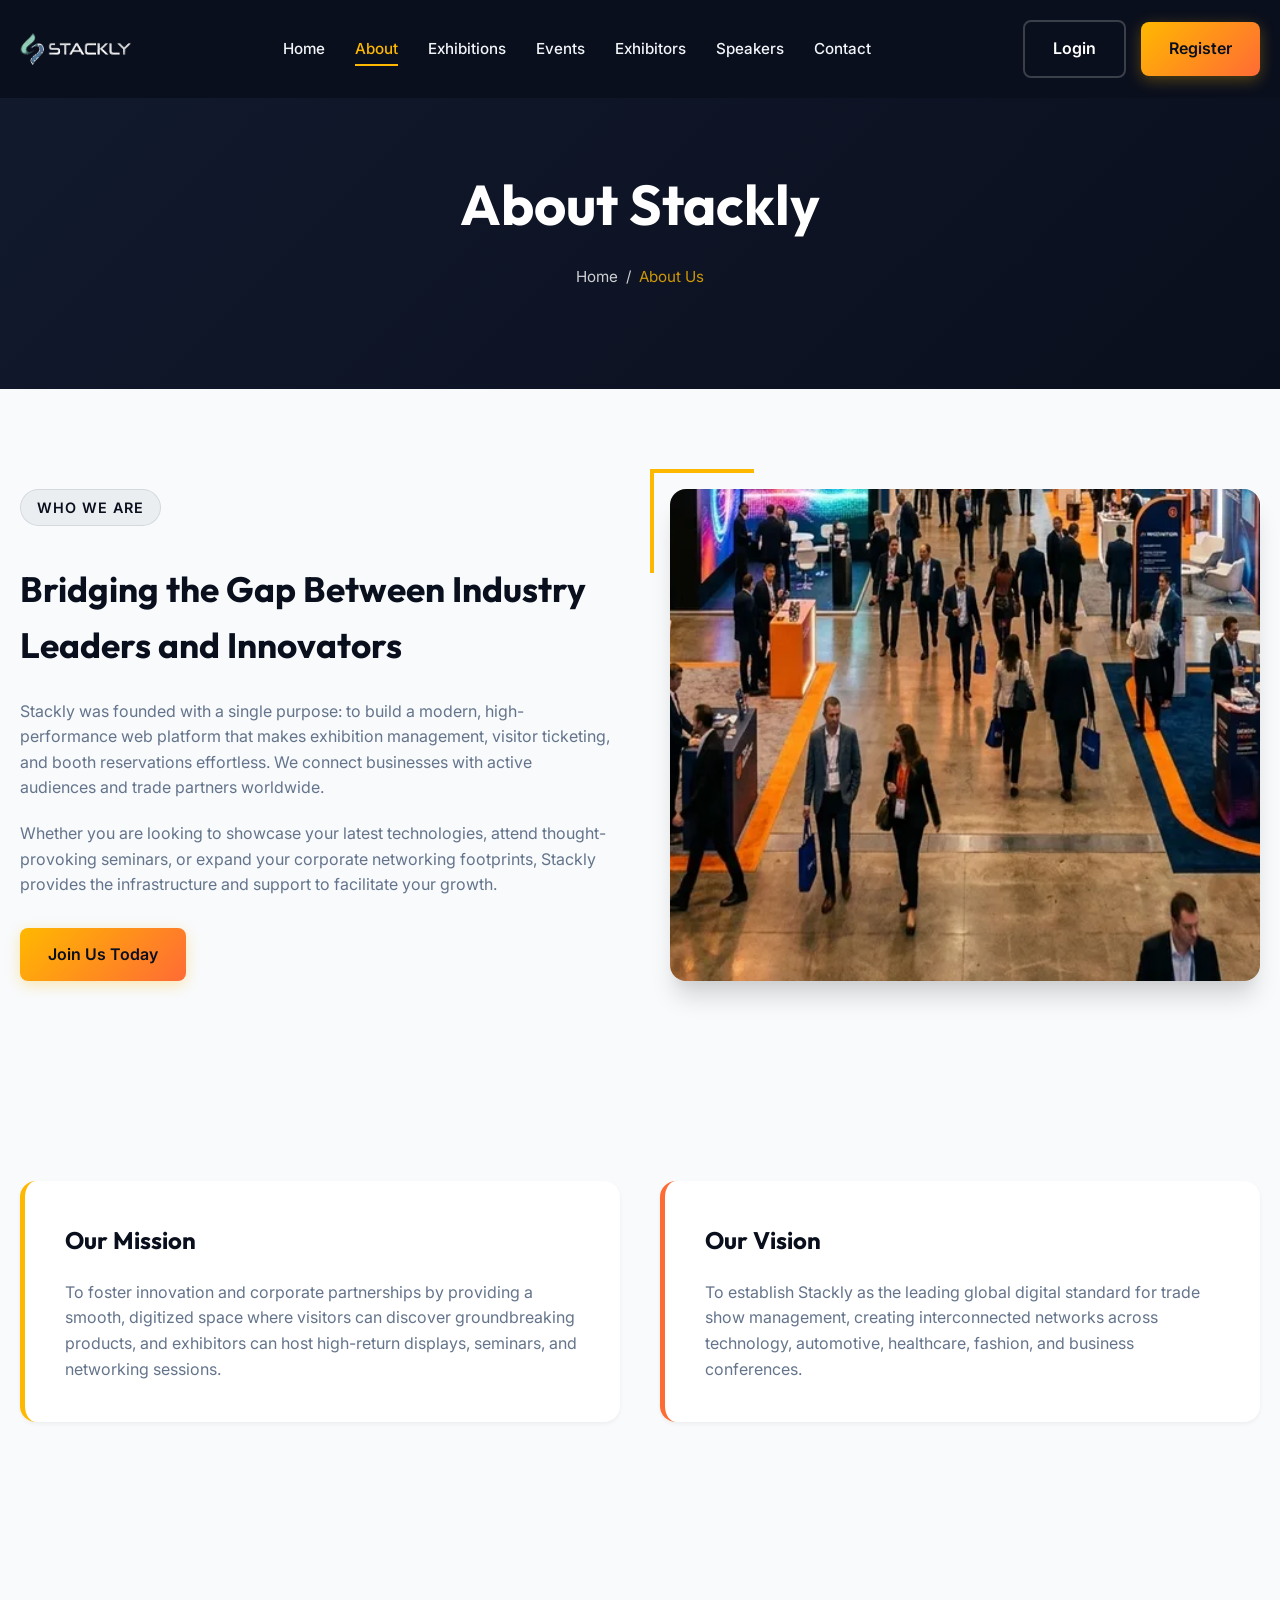
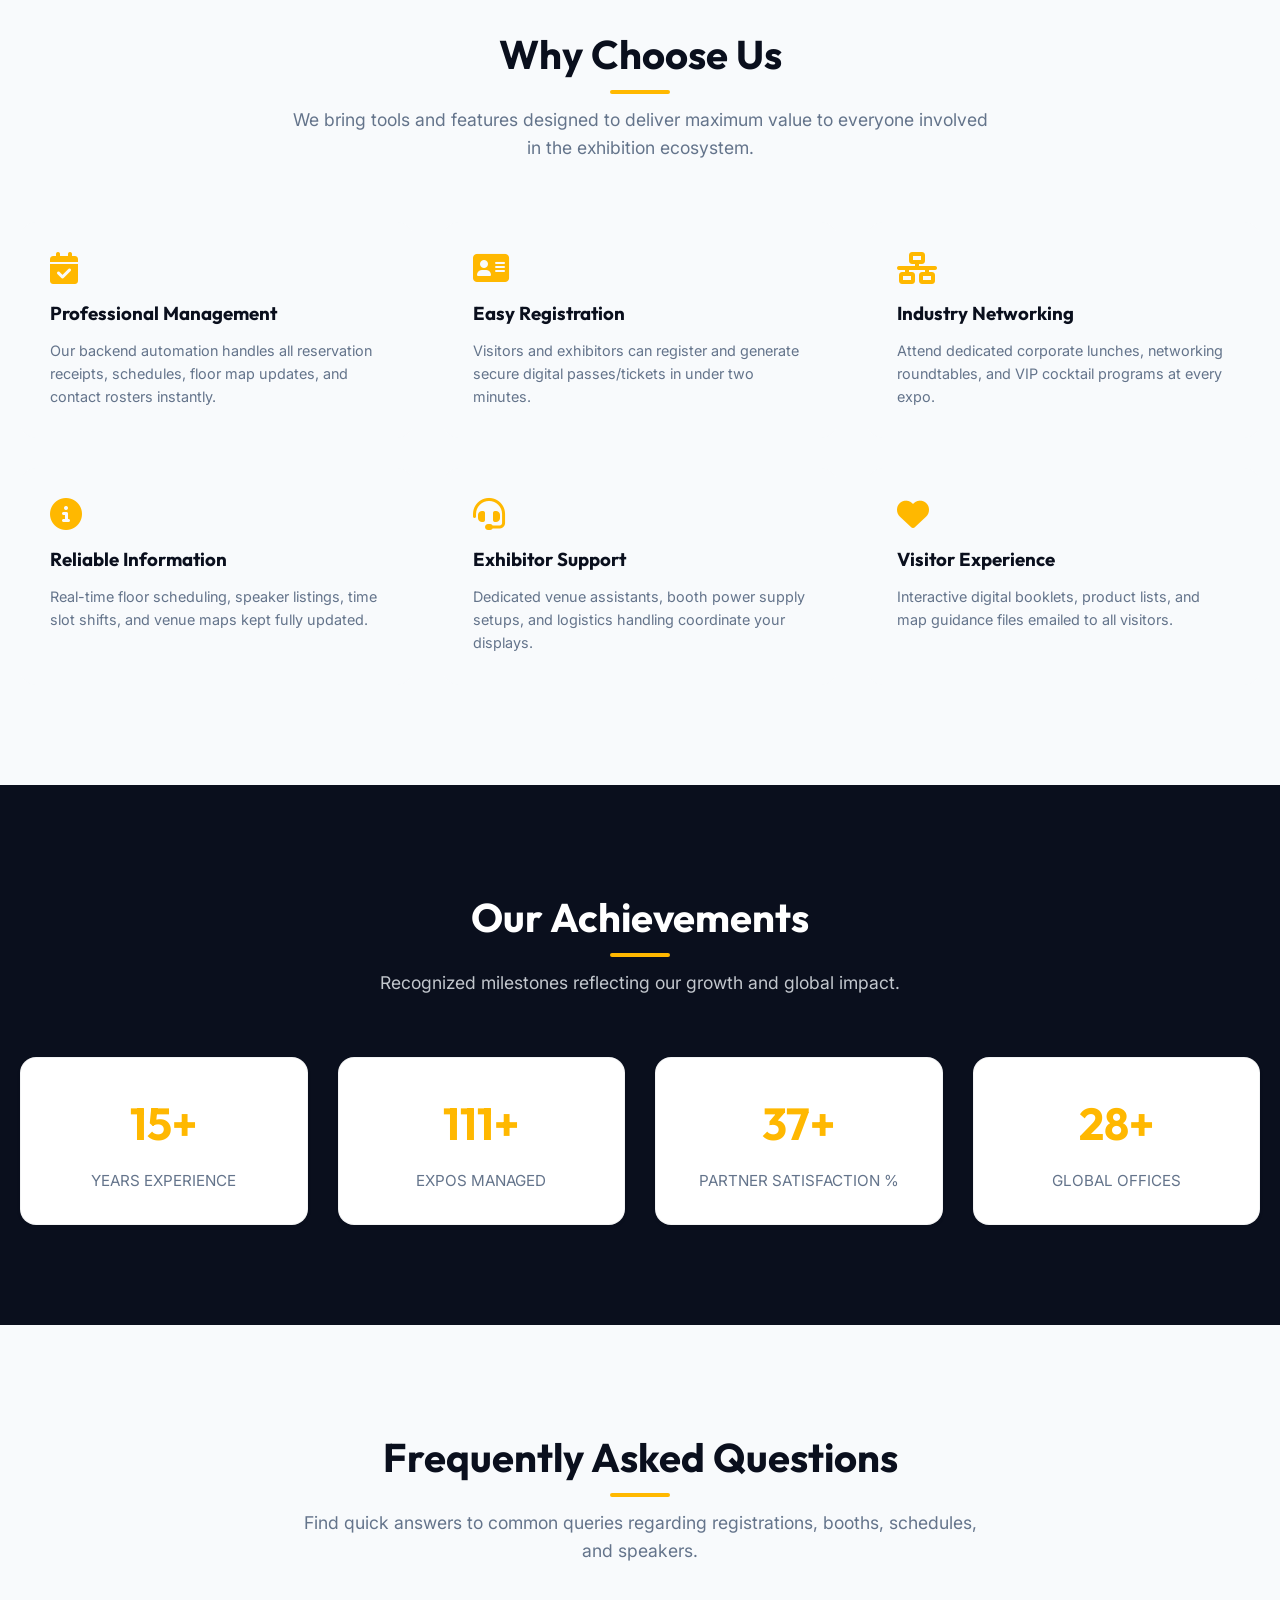
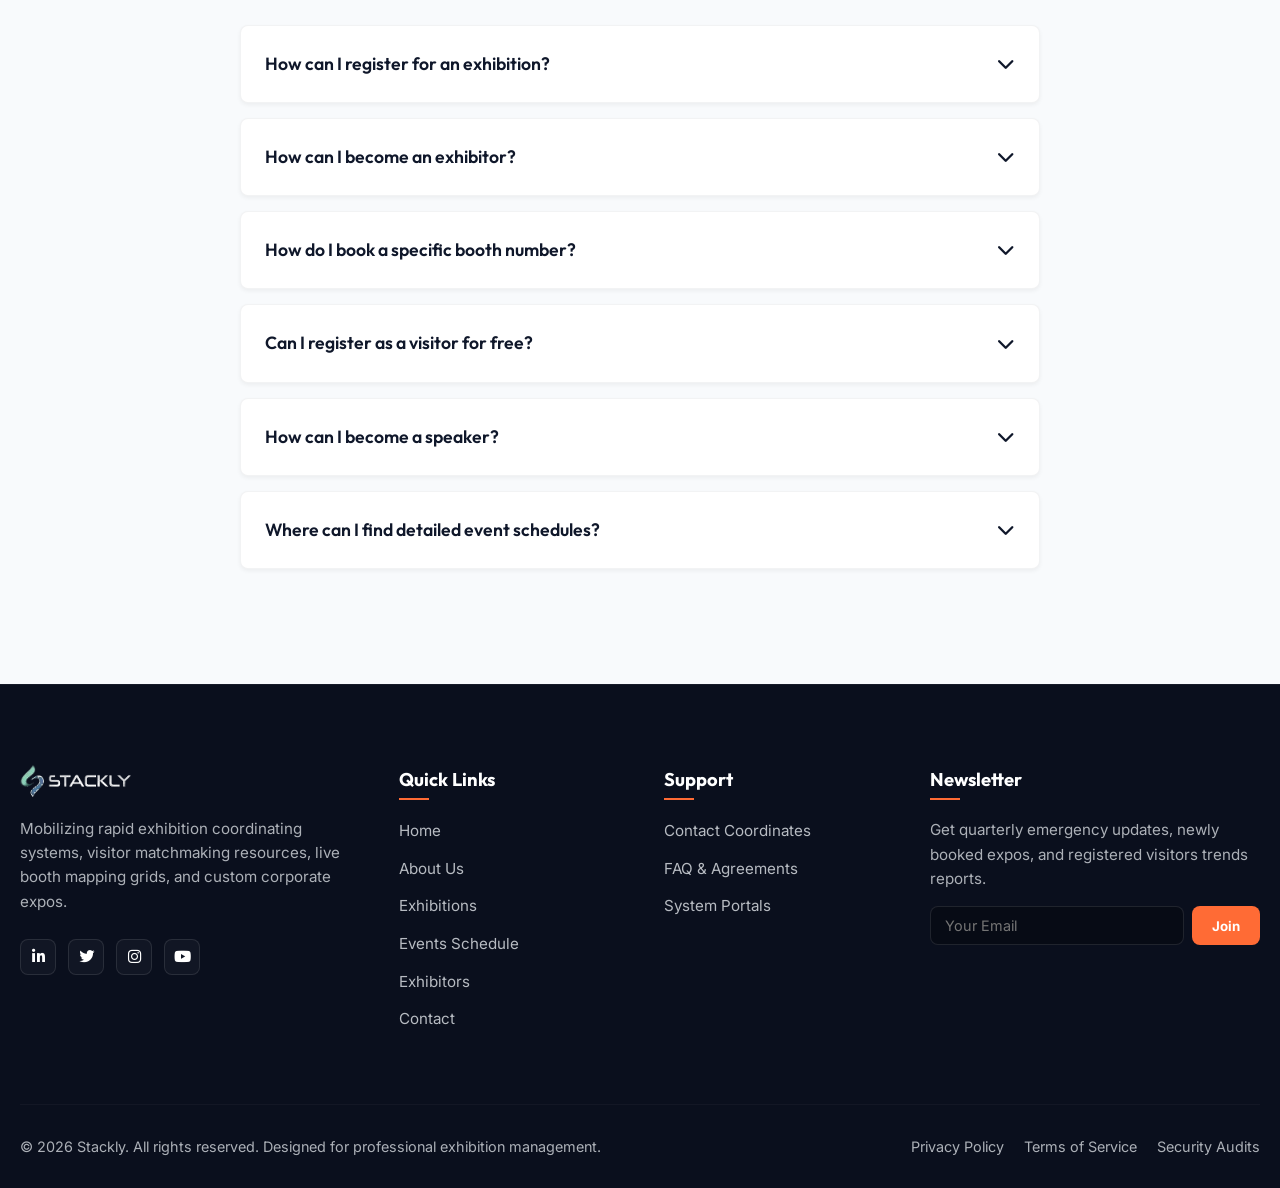
==== commit a68c6b8a: "Add new listing cards, redirect placeholders to 404, and fix mobile dashboard menus" ====
--- a/about.html
+++ b/about.html
@@ -257,10 +257,10 @@
           </div>
           <p class="footer-desc">Mobilizing rapid exhibition coordinating systems, visitor matchmaking resources, live booth mapping grids, and custom corporate expos.</p>
           <div class="social-links">
-            <a href="#" class="social-link"><i class="fa-brands fa-linkedin-in"></i></a>
-            <a href="#" class="social-link"><i class="fa-brands fa-twitter"></i></a>
-            <a href="#" class="social-link"><i class="fa-brands fa-instagram"></i></a>
-            <a href="#" class="social-link"><i class="fa-brands fa-youtube"></i></a>
+            <a href="404.html" class="social-link"><i class="fa-brands fa-linkedin-in"></i></a>
+            <a href="404.html" class="social-link"><i class="fa-brands fa-twitter"></i></a>
+            <a href="404.html" class="social-link"><i class="fa-brands fa-instagram"></i></a>
+            <a href="404.html" class="social-link"><i class="fa-brands fa-youtube"></i></a>
           </div>
         </div>
         <div class="footer-col">
--- a/css/style.css
+++ b/css/style.css
@@ -48,6 +48,7 @@
 
 html {
   scroll-behavior: smooth;
+  overflow-x: hidden;
 }
 
 body {
@@ -2358,11 +2359,49 @@
     width: 100%;
     border-right: none;
     border-bottom: 1px solid rgba(255, 255, 255, 0.05);
-    padding: 20px 0;
+    padding: 10px 0 !important;
   }
   
   .dashboard-sidebar-header {
     display: none;
+  }
+  
+  .dashboard-menu {
+    display: flex !important;
+    flex-direction: row !important;
+    overflow-x: auto !important;
+    white-space: nowrap !important;
+    -webkit-overflow-scrolling: touch !important;
+    padding: 0 10px !important;
+  }
+
+  .dashboard-menu::-webkit-scrollbar {
+    display: none;
+  }
+
+  .dashboard-menu-item {
+    flex: 0 0 auto !important;
+    width: auto !important;
+  }
+
+  .dashboard-menu-item a,
+  .dashboard-menu-item button {
+    padding: 12px 20px !important;
+    font-size: 0.85rem !important;
+    border-left: none !important;
+    border-bottom: 3px solid transparent !important;
+    padding-left: 20px !important;
+  }
+
+  .dashboard-menu-item.active a,
+  .dashboard-menu-item.active button,
+  .dashboard-menu-item a:hover,
+  .dashboard-menu-item button:hover {
+    border-bottom: 3px solid var(--accent-gold) !important;
+    border-left: none !important;
+    padding-left: 20px !important;
+    background-color: transparent !important;
+    color: var(--accent-gold) !important;
   }
   
   .dashboard-main {
@@ -2448,7 +2487,7 @@
   background-color: rgba(10, 15, 29, 0.6);
   backdrop-filter: blur(4px);
   -webkit-backdrop-filter: blur(4px);
-  z-index: 1005;
+  z-index: 995;
   opacity: 0;
   visibility: hidden;
   transition: opacity 0.4s ease, visibility 0.4s ease;
@@ -2592,17 +2631,17 @@
     align-items: center !important;
     gap: 4px !important;
     z-index: 1001 !important;
-    border: 1px solid var(--accent-green) !important;
+    border: 1px solid rgba(255, 255, 255, 0.3) !important;
     border-radius: var(--border-radius-sm) !important;
     width: 38px !important;
     height: 38px !important;
     min-width: 38px !important;
     min-height: 38px !important;
     flex-shrink: 0 !important;
-    background-color: rgba(16, 185, 129, 0.1) !important;
+    background-color: rgba(255, 255, 255, 0.08) !important;
     cursor: pointer !important;
     transition: all 0.3s ease !important;
-    box-shadow: 0 2px 8px rgba(16, 185, 129, 0.15) !important;
+    box-shadow: 0 2px 8px rgba(0, 0, 0, 0.15) !important;
     padding: 0 !important;
     visibility: visible !important;
     opacity: 1 !important;
@@ -2612,7 +2651,7 @@
     display: block !important;
     width: 18px !important;
     height: 2px !important;
-    background-color: var(--accent-green) !important;
+    background-color: var(--white) !important;
     border-radius: 1px !important;
     transition: var(--transition-smooth) !important;
     transform: none !important;
@@ -2621,12 +2660,12 @@
   }
   
   .hamburger:hover {
-    background-color: var(--accent-green) !important;
-    border-color: var(--accent-green) !important;
-    box-shadow: 0 0 12px rgba(16, 185, 129, 0.4) !important;
+    background-color: var(--white) !important;
+    border-color: var(--white) !important;
+    box-shadow: 0 0 12px rgba(255, 255, 255, 0.4) !important;
   }
   
   .hamburger:hover span {
-    background-color: var(--white) !important;
-  }
-}
+    background-color: var(--primary-dark) !important;
+  }
+}
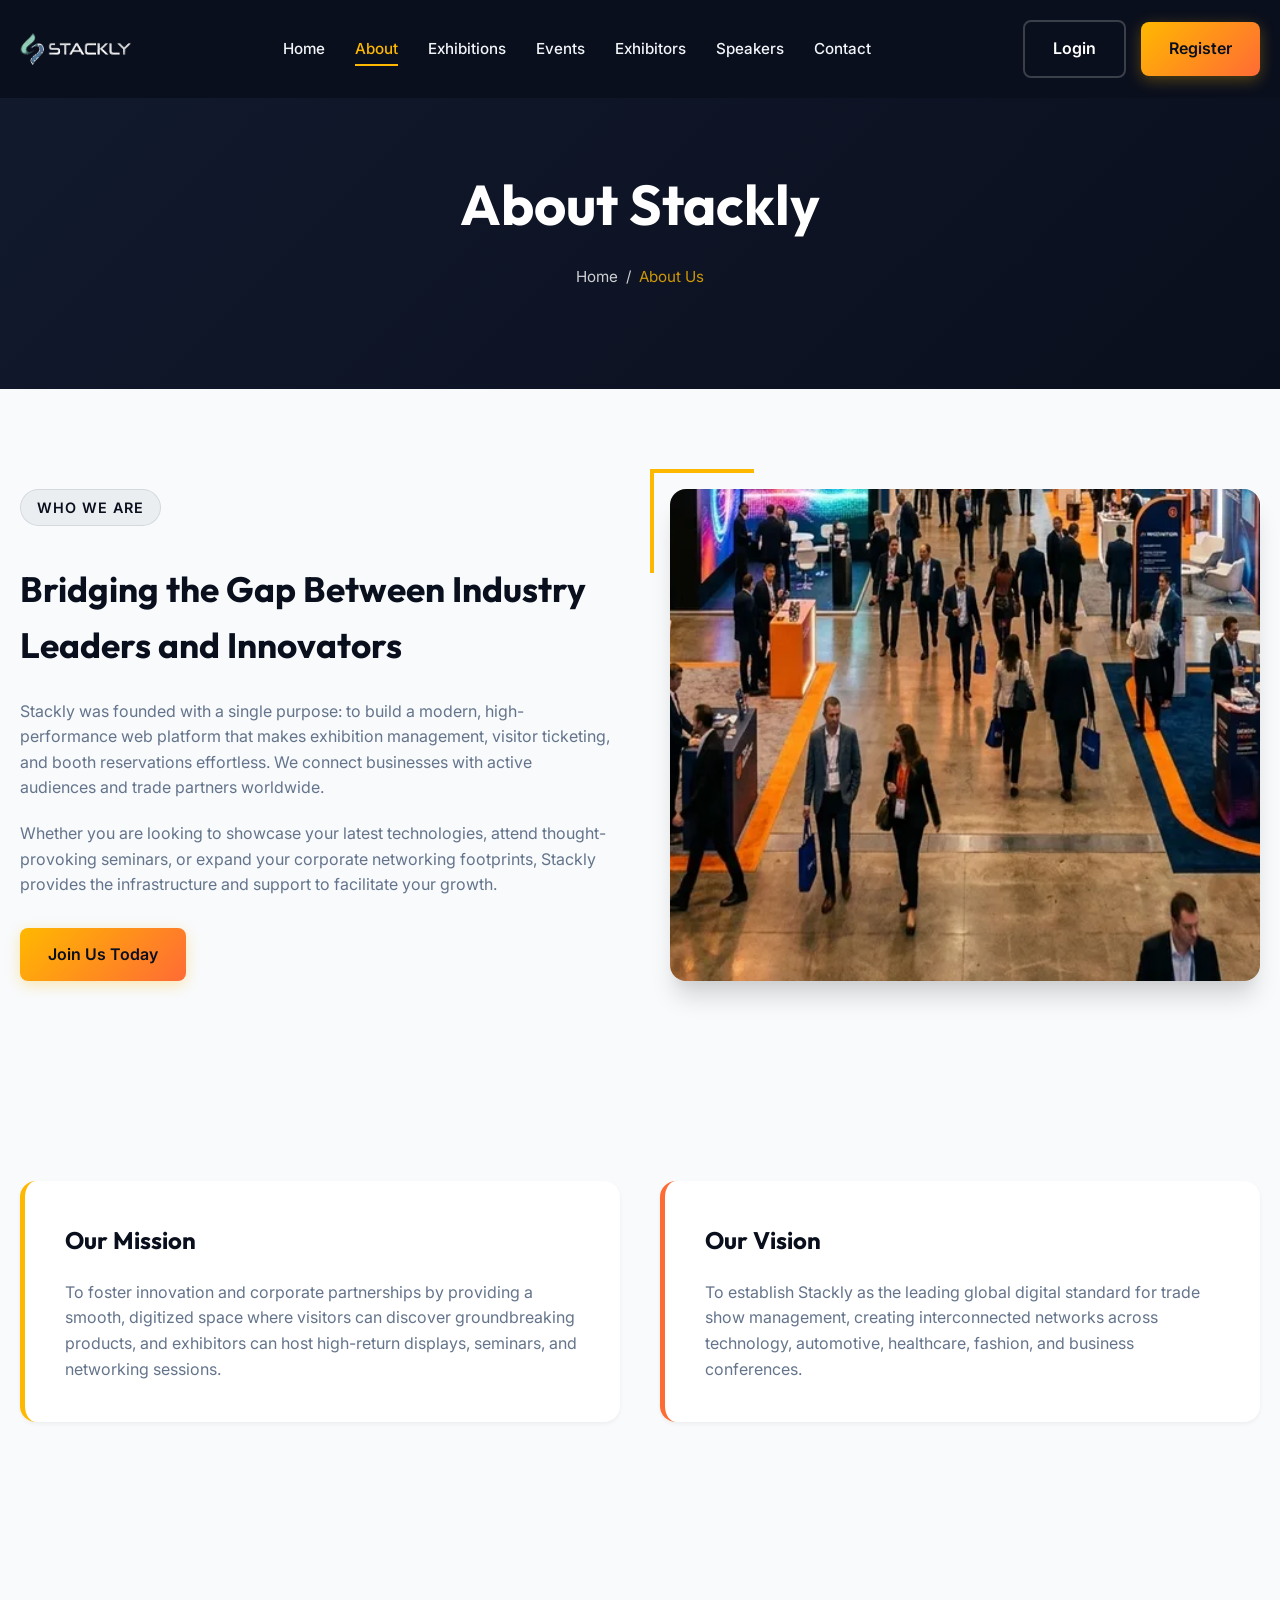
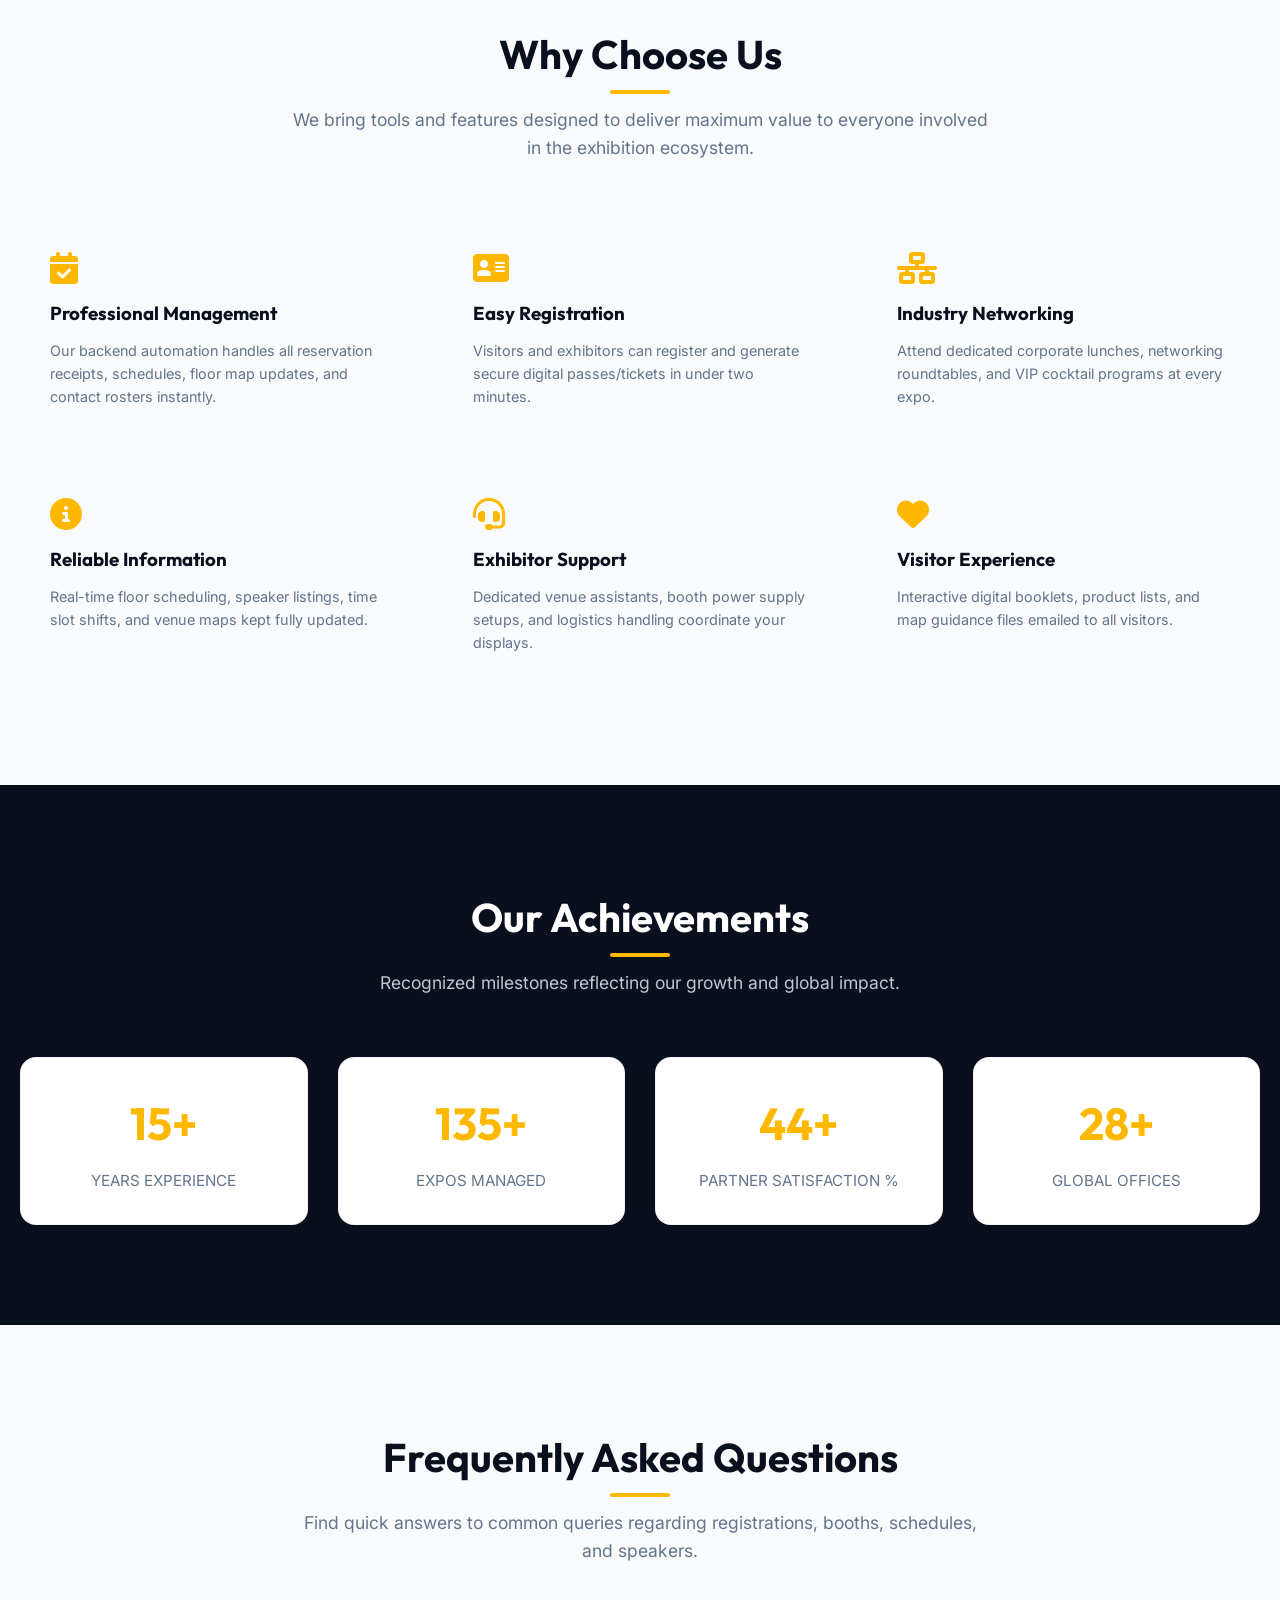
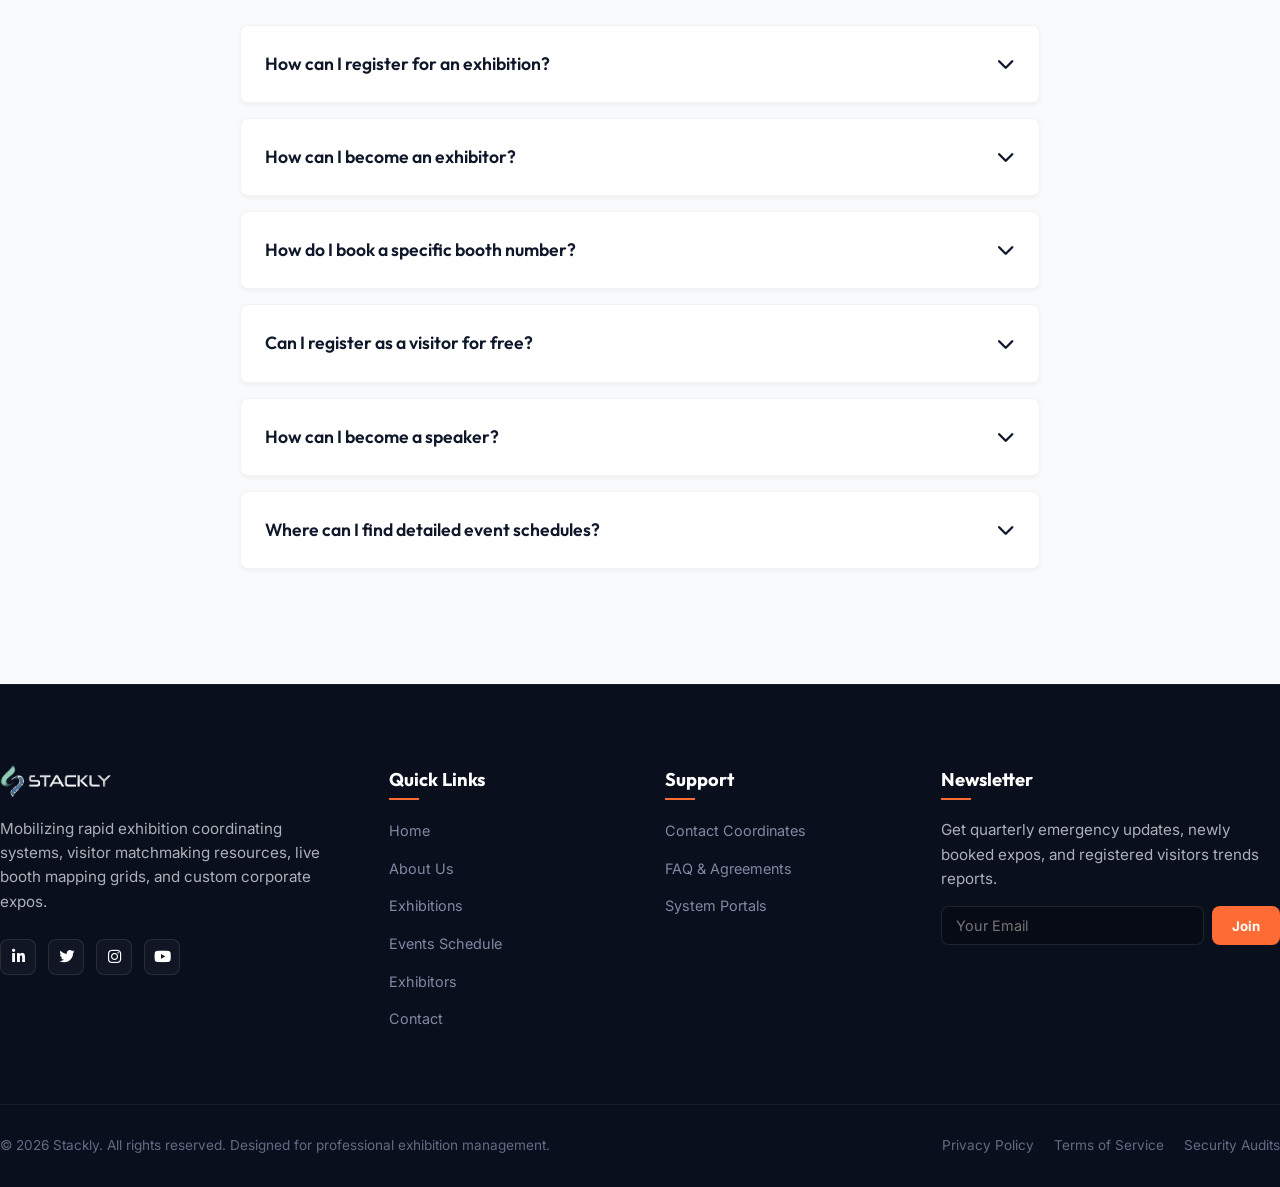
==== commit 63f858c1: "Add no-scroll toggle on hamburger drawer open and add office address location under drawer contact i" ====
--- a/about.html
+++ b/about.html
@@ -45,6 +45,7 @@
           <h5>Contact Info</h5>
           <p><i class="fa-solid fa-phone"></i> +1 (555) 234-5678</p>
           <p><i class="fa-solid fa-envelope"></i> support@stackly.org</p>
+          <p><i class="fa-solid fa-location-dot"></i> 451 Plaza Blvd, Suite 200, NY 10016</p>
         </li>
       </ul>
       <div class="nav-actions">
--- a/css/style.css
+++ b/css/style.css
@@ -2669,3 +2669,1961 @@
     background-color: var(--primary-dark) !important;
   }
 }
+
+
+/* ==========================================================================
+   MIGRATED DISASTER PORTAL DASHBOARDS STYLES
+   ========================================================================== */
+/* User & Admin Dashboards Layouts (dashboard-user.html, dashboard-admin.html) */
+.mobile-dashboard-header {
+    display: none;
+}
+
+.dashboard-wrapper {
+    display: flex;
+    min-height: calc(100vh - var(--header-height));
+}
+
+.sidebar {
+    width: 260px;
+    background-color: var(--color-primary);
+    color: var(--color-bg-white);
+    padding: 30px 20px;
+    flex-shrink: 0;
+    display: flex;
+    flex-direction: column;
+    justify-content: space-between;
+    border-right: 1px solid rgba(255, 255, 255, 0.05);
+}
+
+.sidebar-menu {
+    margin-top: 30px;
+}
+
+.sidebar-item {
+    display: flex;
+    align-items: center;
+    gap: 14px;
+    padding: 12px 16px;
+    border-radius: var(--radius-md);
+    color: #A8B2D1;
+    font-weight: 500;
+    margin-bottom: 8px;
+    transition: var(--transition-fast);
+}
+
+.sidebar-item:hover, .sidebar-item.active {
+    color: var(--color-bg-white);
+    background-color: rgba(255, 255, 255, 0.06);
+}
+
+.sidebar-item.active {
+    background-color: var(--color-secondary);
+    box-shadow: var(--shadow-accent);
+}
+
+.sidebar-item svg {
+    width: 20px;
+    height: 20px;
+    fill: currentColor;
+}
+
+.dashboard-main {
+    flex-grow: 1;
+    padding: 40px;
+    background-color: var(--color-bg-light);
+    overflow-y: auto;
+}
+
+.dashboard-header {
+    display: flex;
+    justify-content: space-between;
+    align-items: center;
+    margin-bottom: 30px;
+}
+
+.dashboard-title h2 {
+    font-size: 1.8rem;
+    font-weight: 700;
+    color: var(--color-primary);
+}
+
+.dashboard-title p {
+    color: var(--color-text-muted);
+    font-size: 0.95rem;
+}
+
+.dashboard-user-card {
+    display: flex;
+    align-items: center;
+    gap: 15px;
+}
+
+.dashboard-avatar {
+    width: 44px;
+    height: 44px;
+    border-radius: 50%;
+    background-color: var(--color-secondary);
+    color: var(--color-bg-white);
+    display: flex;
+    align-items: center;
+    justify-content: center;
+    font-weight: 700;
+    font-size: 1.1rem;
+}
+
+.dashboard-user-info h4 {
+    font-size: 0.95rem;
+    font-weight: 700;
+}
+
+.dashboard-user-info span {
+    font-size: 0.8rem;
+    color: var(--color-text-muted);
+}
+
+/* Dashboard Cards Grid */
+.dashboard-grid {
+    display: grid;
+    grid-template-columns: repeat(4, 1fr);
+    gap: 24px;
+    margin-bottom: 40px;
+}
+
+.dashboard-card {
+    background-color: var(--color-bg-white);
+    border-radius: var(--radius-md);
+    padding: 24px;
+    box-shadow: var(--shadow-sm);
+    border: 1px solid var(--color-border);
+    display: flex;
+    align-items: center;
+    gap: 20px;
+}
+
+.dashboard-card-icon {
+    width: 50px;
+    height: 50px;
+    border-radius: var(--radius-md);
+    display: flex;
+    align-items: center;
+    justify-content: center;
+    flex-shrink: 0;
+}
+
+.dashboard-card-icon.primary {
+    background-color: rgba(10, 25, 47, 0.06);
+    color: var(--color-primary);
+}
+
+.dashboard-card-icon.success {
+    background-color: rgba(46, 196, 182, 0.1);
+    color: var(--color-success);
+}
+
+.dashboard-card-icon.accent {
+    background-color: rgba(255, 90, 54, 0.08);
+    color: var(--color-secondary);
+}
+
+.dashboard-card-icon.blue {
+    background-color: rgba(0, 180, 216, 0.1);
+    color: var(--color-accent-blue);
+}
+
+.dashboard-card-icon svg {
+    width: 24px;
+    height: 24px;
+    fill: currentColor;
+}
+
+.dashboard-card-details span {
+    font-size: 0.85rem;
+    color: var(--color-text-muted);
+    font-weight: 500;
+    text-transform: uppercase;
+}
+
+.dashboard-card-details h3 {
+    font-size: 1.6rem;
+    font-weight: 700;
+    color: var(--color-primary);
+    margin-top: 4px;
+}
+
+/* Dashboard visual charts section */
+.dashboard-content-split {
+    display: grid;
+    grid-template-columns: 1.2fr 0.8fr;
+    gap: 30px;
+    margin-bottom: 40px;
+}
+
+.dashboard-content-card {
+    background-color: var(--color-bg-white);
+    border-radius: var(--radius-lg);
+    padding: 30px;
+    box-shadow: var(--shadow-sm);
+    border: 1px solid var(--color-border);
+}
+
+.dashboard-card-header {
+    display: flex;
+    justify-content: space-between;
+    align-items: center;
+    margin-bottom: 24px;
+}
+
+.dashboard-card-header h3 {
+    font-size: 1.15rem;
+    font-weight: 700;
+    color: var(--color-primary);
+}
+
+/* Charts drawing area */
+.chart-container {
+    height: 260px;
+    position: relative;
+    width: 100%;
+}
+
+.svg-chart {
+    width: 100%;
+    height: 100%;
+}
+
+.svg-chart-axis {
+    stroke: var(--color-border);
+    stroke-width: 1;
+}
+
+.svg-chart-grid {
+    stroke: var(--color-bg-light);
+    stroke-dasharray: 4,4;
+    stroke-width: 1;
+}
+
+.svg-chart-line {
+    fill: none;
+    stroke: var(--color-secondary);
+    stroke-width: 3;
+    stroke-linecap: round;
+}
+
+.svg-chart-area {
+    fill: url(#gradient-chart-area);
+}
+
+.svg-chart-point {
+    fill: var(--color-secondary);
+    stroke: var(--color-bg-white);
+    stroke-width: 2.5;
+    cursor: pointer;
+    transition: var(--transition-fast);
+}
+
+.svg-chart-point:hover {
+    r: 7;
+    fill: var(--color-primary);
+}
+
+/* Dashboard Tables */
+.table-wrapper {
+    overflow-x: auto;
+}
+
+.db-table {
+    width: 100%;
+    border-collapse: collapse;
+    text-align: left;
+}
+
+.db-table th {
+    padding: 14px 18px;
+    border-bottom: 2px solid var(--color-border);
+    color: var(--color-text-muted);
+    font-weight: 600;
+    font-size: 0.85rem;
+    text-transform: uppercase;
+}
+
+.db-table td {
+    padding: 14px 18px;
+    border-bottom: 1px solid var(--color-border);
+    font-size: 0.9rem;
+    color: var(--color-text-dark);
+}
+
+.db-table tr:last-child td {
+    border-bottom: none;
+}
+
+.status-badge {
+    display: inline-block;
+    padding: 4px 10px;
+    border-radius: var(--radius-full);
+    font-size: 0.75rem;
+    font-weight: 700;
+    text-transform: uppercase;
+}
+
+.status-badge.success {
+    background-color: rgba(46, 196, 182, 0.1);
+    color: var(--color-success);
+}
+
+.status-badge.pending {
+    background-color: rgba(255, 90, 54, 0.1);
+    color: var(--color-secondary);
+}
+
+/* 404 Page Custom Layout (404.html) */
+.error-page-wrapper {
+    display: flex;
+    flex-direction: column;
+    align-items: center;
+    justify-content: center;
+    min-height: calc(100vh - var(--header-height));
+    padding: 60px 24px;
+    text-align: center;
+    background-color: var(--color-bg-light);
+}
+
+.error-code {
+    font-size: 8rem;
+    font-weight: 800;
+    color: var(--color-primary);
+    line-height: 1;
+    margin-bottom: 10px;
+    letter-spacing: -2px;
+}
+
+.error-title {
+    font-size: 2rem;
+    font-weight: 700;
+    color: var(--color-text-dark);
+    margin-bottom: 16px;
+}
+
+.error-desc {
+    font-size: 1.1rem;
+    color: var(--color-text-muted);
+    max-width: 500px;
+    margin-bottom: 40px;
+}
+
+.error-illustration {
+    max-width: 320px;
+    margin-bottom: 40px;
+    border-radius: var(--radius-lg);
+    box-shadow: var(--shadow-md);
+}
+
+.error-actions {
+    display: flex;
+    gap: 15px;
+}
+
+/* 17. ACCESS ACCESSIBLE HIDDEN CLASS */
+.sr-only {
+    position: absolute;
+    width: 1px;
+    height: 1px;
+    padding: 0;
+    margin: -1px;
+    overflow: hidden;
+    clip: rect(0, 0, 0, 0);
+    border: 0;
+}
+
+/* 18. FOOTER SECTION */
+.footer {
+    background-color: var(--primary-dark) !important;
+    color: var(--text-light) !important;
+    padding: 80px 0 30px;
+    border-top: 1px solid rgba(255, 255, 255, 0.05);
+}
+
+.footer-grid {
+    display: grid;
+    grid-template-columns: 1.2fr 0.8fr 0.8fr 1.2fr;
+    gap: 50px;
+    margin-bottom: 60px;
+}
+
+.footer-col-brand h3 {
+    margin-bottom: 20px;
+}
+
+.footer-col-brand p {
+    color: #A8B2D1;
+    font-size: 0.9rem;
+    margin-bottom: 24px;
+}
+
+.footer-col-title {
+    font-size: 1.1rem;
+    font-weight: 700;
+    margin-bottom: 24px;
+    position: relative;
+    padding-bottom: 10px;
+}
+
+.footer-col-title::after {
+    content: '';
+    position: absolute;
+    bottom: 0;
+    left: 0;
+    width: 30px;
+    height: 2px;
+    background-color: var(--color-secondary);
+}
+
+.footer-links li {
+    margin-bottom: 12px;
+}
+
+.footer-links a {
+    color: #A8B2D1;
+    font-size: 0.9rem;
+}
+
+.footer-links a:hover {
+    color: var(--color-secondary);
+    padding-left: 5px;
+}
+
+.footer-contact li {
+    display: flex;
+    gap: 12px;
+    margin-bottom: 16px;
+    color: #A8B2D1;
+    font-size: 0.9rem;
+}
+
+.footer-contact svg {
+    width: 18px;
+    height: 18px;
+    color: var(--color-secondary);
+    flex-shrink: 0;
+}
+
+.footer-bottom {
+    display: flex;
+    justify-content: space-between;
+    align-items: center;
+    border-top: 1px solid rgba(255, 255, 255, 0.08);
+    padding-top: 30px;
+    font-size: 0.85rem;
+    color: #8892B0;
+}
+
+.footer-bottom-links {
+    display: flex;
+    gap: 20px;
+}
+
+.footer-bottom-links a:hover {
+    color: var(--color-secondary);
+}
+
+/* 19. ANIMATION DEFINITIONS */
+@keyframes pulse {
+    0% {
+        transform: scale(0.95);
+        box-shadow: 0 0 0 0 rgba(255, 90, 54, 0.5);
+    }
+    70% {
+        transform: scale(1);
+        box-shadow: 0 0 0 8px rgba(255, 90, 54, 0);
+    }
+    100% {
+        transform: scale(0.95);
+        box-shadow: 0 0 0 0 rgba(255, 90, 54, 0);
+    }
+}
+
+@keyframes float {
+    0% {
+        transform: translateY(0px);
+    }
+    50% {
+        transform: translateY(-8px);
+    }
+    100% {
+        transform: translateY(0px);
+    }
+}
+
+/* Scroll reveal utility classes (activated via main.js scroll listener) */
+@keyframes floatImage {
+    0% { transform: translateY(0); }
+    50% { transform: translateY(-10px); }
+    100% { transform: translateY(0); }
+}
+
+.reveal {
+    opacity: 0;
+    transform: translateY(35px) scale(0.98);
+    transition: opacity 0.9s cubic-bezier(0.215, 0.61, 0.355, 1), transform 0.9s cubic-bezier(0.215, 0.61, 0.355, 1);
+}
+
+.reveal.active {
+    opacity: 1;
+    transform: translateY(0) scale(1);
+}
+
+.reveal-left {
+    opacity: 0;
+    transform: translateX(-40px);
+    transition: opacity 0.9s cubic-bezier(0.215, 0.61, 0.355, 1), transform 0.9s cubic-bezier(0.215, 0.61, 0.355, 1);
+}
+
+.reveal-left.active {
+    opacity: 1;
+    transform: translateX(0);
+}
+
+.reveal-right {
+    opacity: 0;
+    transform: translateX(40px);
+    transition: opacity 0.9s cubic-bezier(0.215, 0.61, 0.355, 1), transform 0.9s cubic-bezier(0.215, 0.61, 0.355, 1);
+}
+
+.reveal-right.active {
+    opacity: 1;
+    transform: translateX(0);
+}
+
+/* Premium Hero Content Staggered Entry Transitions */
+.hero-content .hero-tag,
+.hero-content .hero-title,
+.hero-content .hero-desc,
+.hero-content .hero-actions,
+.hero-content .hero-trust-grid {
+    opacity: 0;
+    transform: translateY(20px);
+    transition: opacity 0.8s cubic-bezier(0.215, 0.61, 0.355, 1), transform 0.8s cubic-bezier(0.215, 0.61, 0.355, 1);
+}
+
+.hero-content.active .hero-tag {
+    opacity: 1;
+    transform: translateY(0);
+    transition-delay: 0.1s;
+}
+
+.hero-content.active .hero-title {
+    opacity: 1;
+    transform: translateY(0);
+    transition-delay: 0.25s;
+}
+
+.hero-content.active .hero-desc {
+    opacity: 1;
+    transform: translateY(0);
+    transition-delay: 0.4s;
+}
+
+.hero-content.active .hero-actions {
+    opacity: 1;
+    transform: translateY(0);
+    transition-delay: 0.55s;
+}
+
+.hero-content.active .hero-trust-grid {
+    opacity: 1;
+    transform: translateY(0);
+    transition-delay: 0.7s;
+}
+
+/* Floating Animation for Active Hero Image Wrapper */
+.hero-visual.active .hero-img-wrapper {
+    animation: floatImage 5s ease-in-out infinite;
+    animation-delay: 0.9s;
+}
+
+/* Premium Card Stagger Helpers */
+.reveal.program-card:nth-child(1) { transition-delay: 0.05s; }
+.reveal.program-card:nth-child(2) { transition-delay: 0.15s; }
+.reveal.program-card:nth-child(3) { transition-delay: 0.25s; }
+.reveal.program-card:nth-child(4) { transition-delay: 0.35s; }
+.reveal.program-card:nth-child(5) { transition-delay: 0.45s; }
+.reveal.program-card:nth-child(6) { transition-delay: 0.55s; }
+.reveal.program-card:nth-child(7) { transition-delay: 0.65s; }
+.reveal.program-card:nth-child(8) { transition-delay: 0.75s; }
+.reveal.program-card:nth-child(9) { transition-delay: 0.85s; }
+
+.reveal.stat-card:nth-child(1) { transition-delay: 0.05s; }
+.reveal.stat-card:nth-child(2) { transition-delay: 0.15s; }
+.reveal.stat-card:nth-child(3) { transition-delay: 0.25s; }
+.reveal.stat-card:nth-child(4) { transition-delay: 0.35s; }
+
+.reveal.value-card:nth-child(1) { transition-delay: 0.05s; }
+.reveal.value-card:nth-child(2) { transition-delay: 0.15s; }
+.reveal.value-card:nth-child(3) { transition-delay: 0.25s; }
+
+/* ==========================================================================
+   20. RESPONSIVE DESIGN - MEDIA QUERIES
+   ========================================================================== */
+
+/* Tablet & Smaller Laptops (1024px and down) */
+@media (max-width: 1024px) {
+    .hero-title {
+        font-size: 2.8rem;
+    }
+    .hero-grid {
+        gap: 40px;
+    }
+    .stats-grid {
+        grid-template-columns: repeat(2, 1fr);
+        gap: 20px;
+    }
+    .mission-grid {
+        gap: 40px;
+    }
+    .programs-grid {
+        grid-template-columns: repeat(2, 1fr);
+    }
+    .footer-grid {
+        grid-template-columns: repeat(2, 1fr);
+        gap: 40px;
+    }
+    .dashboard-grid {
+        grid-template-columns: repeat(2, 1fr);
+    }
+    .dashboard-content-split {
+        grid-template-columns: 1fr;
+    }
+}
+
+/* Mobile & Small Tablets (768px and down) */
+@media (max-width: 768px) {
+    .about-intro-grid,
+    .about-history-grid,
+    .values-grid {
+        grid-template-columns: 1fr !important;
+        gap: 30px !important;
+    }
+
+    .section {
+        padding: 60px 0;
+    }
+    .section-title {
+        font-size: 2rem;
+    }
+    
+    /* Navbar styling on Mobile */
+    .nav {
+        display: contents !important;
+    }
+
+    .hamburger {
+        display: flex !important;
+        align-items: center;
+        justify-content: center;
+        z-index: 1001;
+        border: 1px solid rgba(255, 255, 255, 0.15) !important;
+        border-radius: var(--radius-sm);
+        width: 38px;
+        height: 38px;
+        margin-right: -10px; /* Pull closer to the right edge */
+        background-color: var(--color-primary) !important; /* Solid dark navy background for high contrast */
+        cursor: pointer;
+        transition: all 0.3s ease;
+        box-shadow: 0 2px 8px rgba(0, 0, 0, 0.15);
+    }
+    
+    .hamburger-inner, 
+    .hamburger-inner::before, 
+    .hamburger-inner::after {
+        background-color: white !important; /* Always white lines for guaranteed visibility */
+    }
+    
+    .hamburger:hover {
+        background-color: var(--color-secondary) !important; /* Glowing orange on hover */
+        border-color: var(--color-secondary) !important;
+        box-shadow: 0 0 12px rgba(255, 90, 54, 0.4);
+    }
+    
+    .hamburger:hover .hamburger-inner,
+    .hamburger:hover .hamburger-inner::before,
+    .hamburger:hover .hamburger-inner::after {
+        background-color: white !important;
+    }
+    
+    /* Dark dashboard layout hamburger style override */
+    .dashboard-dark-layout .hamburger {
+        background-color: #121A2E !important; /* Solid dark green background */
+        border-color: rgba(0, 230, 118, 0.2) !important;
+    }
+    
+    .dashboard-dark-layout .hamburger:hover {
+        background-color: #00E676 !important; /* Glowing bright green on hover */
+        border-color: #00E676 !important;
+        box-shadow: 0 0 12px rgba(0, 230, 118, 0.4);
+    }
+    
+    .dashboard-dark-layout .hamburger-inner,
+    .dashboard-dark-layout .hamburger-inner::before,
+    .dashboard-dark-layout .hamburger-inner::after {
+        background-color: white !important;
+    }
+    
+    .nav-menu {
+        position: fixed;
+        top: 0;
+        right: -340px; /* Precise offset instead of -100% to prevent giant off-screen bounds */
+        width: 320px;
+        height: 100vh;
+        background-color: var(--color-primary); /* Deep Navy background drawer */
+        box-shadow: -10px 0 30px rgba(10, 25, 47, 0.25);
+        transition: right 0.4s ease-in-out, visibility 0.4s ease-in-out;
+        z-index: 1010;
+        display: flex !important;
+        flex-direction: column;
+        align-items: stretch;
+        justify-content: flex-start;
+        padding: 24px !important;
+        gap: 20px !important;
+        overflow-y: auto;
+        visibility: hidden; /* Hide it completely to prevent horizontal scroll viewport expansion */
+    }
+    
+    .nav-menu.is-active {
+        right: 0;
+        visibility: visible;
+    }
+    
+    .drawer-header {
+        display: flex !important;
+        justify-content: space-between;
+        align-items: center;
+        margin-bottom: 10px;
+        width: 100%;
+    }
+    
+    .drawer-close {
+        background: transparent;
+        border: none;
+        color: white;
+        cursor: pointer;
+        display: flex;
+        align-items: center;
+        justify-content: center;
+        padding: 4px;
+    }
+    
+    .drawer-close svg {
+        transition: var(--transition-fast);
+    }
+    
+    .drawer-close:hover svg {
+        color: var(--color-secondary);
+        transform: rotate(90deg);
+    }
+    
+    .drawer-search {
+        display: block !important;
+        width: 100%;
+        margin-bottom: 10px;
+    }
+    
+    .nav-menu .nav-links {
+        display: flex;
+        flex-direction: column;
+        gap: 15px;
+        list-style: none;
+        width: 100%;
+        padding: 0;
+        margin: 0;
+    }
+    
+    .nav-menu .nav-links li {
+        width: 100%;
+        display: block;
+    }
+    
+    .nav-menu .nav-links .nav-link {
+        display: block;
+        width: 100%;
+        padding: 12px 16px;
+        border-radius: var(--radius-sm);
+        color: rgba(255, 255, 255, 0.7);
+        font-weight: 500;
+        transition: var(--transition-fast);
+    }
+    
+    /* Highlighted active item box */
+    .nav-menu .nav-links .nav-link.active {
+        color: var(--color-secondary) !important;
+        background-color: rgba(255, 90, 54, 0.1) !important;
+        border: 1px solid rgba(255, 90, 54, 0.3) !important;
+    }
+    
+    .nav-menu .nav-links .nav-link:hover {
+        color: white;
+        background-color: rgba(255, 255, 255, 0.05);
+    }
+    
+    .nav-mobile-cta {
+        display: flex !important;
+        flex-direction: column;
+        gap: 10px;
+        margin-top: 10px;
+        border-top: 1px solid rgba(255, 255, 255, 0.08);
+        padding-top: 20px;
+        width: 100%;
+    }
+    
+    .nav-mobile-cta .btn-secondary {
+        background-color: transparent !important;
+        color: white !important;
+        border: 2px solid rgba(255, 255, 255, 0.4) !important;
+    }
+    
+    .nav-mobile-cta .btn-secondary:hover {
+        background-color: white !important;
+        color: var(--color-primary) !important;
+        border-color: white !important;
+    }
+    
+    .drawer-contact-info {
+        display: block !important;
+        margin-top: auto;
+        padding-top: 20px;
+        border-top: 1px solid rgba(255, 255, 255, 0.08);
+        width: 100%;
+    }
+    
+    .drawer-contact-info h5 {
+        color: white;
+        font-size: 0.95rem;
+        margin-bottom: 12px;
+        font-weight: 600;
+    }
+    
+    .drawer-contact-info p {
+        display: flex;
+        align-items: center;
+        gap: 10px;
+        color: rgba(255, 255, 255, 0.6);
+        font-size: 0.85rem;
+        margin-bottom: 8px;
+    }
+    
+    .drawer-contact-info p svg {
+        width: 14px;
+        height: 14px;
+        fill: var(--color-secondary);
+    }
+    
+    .nav-actions {
+        display: none;
+    }
+    
+    /* Hero layout stack */
+    .hero-grid {
+        grid-template-columns: 1fr;
+        gap: 40px;
+        text-align: center;
+    }
+    .hero-desc {
+        margin-left: auto;
+        margin-right: auto;
+    }
+    .hero-actions {
+        justify-content: center;
+    }
+    .hero-trust-grid {
+        justify-content: center;
+    }
+    .hero-img-wrapper,
+    .mission-image-wrapper {
+        height: auto !important;
+        display: block !important;
+    }
+    
+    .hero-img-wrapper img,
+    .mission-image-wrapper img {
+        height: 320px !important;
+    }
+    
+    /* Mission layout stack */
+    .mission-grid {
+        grid-template-columns: 1fr;
+    }
+    .mission-image-wrapper {
+        order: 2;
+    }
+    .mission-header {
+        text-align: center;
+    }
+    .mission-features {
+        grid-template-columns: 1fr;
+    }
+    
+    /* Active Operations layout stack */
+    .operations-grid {
+        grid-template-columns: 1fr;
+    }
+    
+    /* Timeline styles stack */
+    .timeline::before {
+        left: 20px;
+    }
+    .timeline-item {
+        width: 100%;
+        padding-left: 45px;
+        padding-right: 0;
+        text-align: left !important;
+    }
+    .timeline-item:nth-child(even) {
+        left: 0;
+    }
+    .timeline-dot {
+        left: 8px !important;
+    }
+    .timeline-item:nth-child(odd) .timeline-badge {
+        margin-left: 0;
+    }
+    
+    /* Volunteer Box stack */
+    .volunteer-box {
+        grid-template-columns: 1fr;
+        padding: 30px;
+        gap: 30px;
+    }
+    
+    /* Story Card stack */
+    .story-card {
+        flex-direction: column;
+        text-align: center;
+        padding: 30px;
+    }
+    .story-avatar {
+        width: 100px;
+        height: 100px;
+    }
+    
+    /* Form grids stack */
+    .form-row {
+        grid-template-columns: 1fr;
+        gap: 0;
+    }
+    .donation-grid, .contact-grid {
+        grid-template-columns: 1fr;
+    }
+    .donation-amount-selector {
+        grid-template-columns: repeat(2, 1fr);
+    }
+    .payment-methods {
+        grid-template-columns: repeat(2, 1fr);
+    }
+    
+    /* Dashboard sidebar collapse */
+    .dashboard-wrapper {
+        flex-direction: column;
+    }
+    .sidebar {
+        width: 100%;
+        border-right: none;
+        border-bottom: 1px solid rgba(255, 255, 255, 0.05);
+        padding: 15px 24px;
+    }
+    .sidebar-menu {
+        display: flex;
+        flex-wrap: wrap;
+        gap: 8px;
+        margin-top: 10px;
+    }
+    .sidebar-item {
+        margin-bottom: 0;
+        padding: 8px 12px;
+        font-size: 0.85rem;
+    }
+    .dashboard-main {
+        padding: 20px;
+    }
+    
+    /* Horizontal timeline stack */
+    .timeline-horizontal {
+        grid-template-columns: 1fr;
+        padding-top: 0;
+        gap: 30px;
+    }
+    .timeline-horizontal::before {
+        display: none;
+    }
+    .timeline-h-step {
+        display: flex;
+        align-items: flex-start;
+        text-align: left;
+        gap: 15px;
+    }
+    .timeline-h-node {
+        margin: 0;
+        flex-shrink: 0;
+    }
+    .timeline-h-content {
+        margin-top: -4px;
+    }
+}
+
+/* Extra Small Screens (480px and down) */
+@media (max-width: 480px) {
+    .hero-title {
+        font-size: 1.75rem !important;
+        padding-left: 0 !important;
+        margin-left: 0 !important;
+    }
+    .hero-actions {
+        flex-direction: column;
+        gap: 10px;
+    }
+    .stats-grid {
+        grid-template-columns: 1fr;
+    }
+    .programs-grid {
+        grid-template-columns: 1fr;
+    }
+    .final-cta-btns {
+        flex-direction: column !important;
+        width: 100% !important;
+        align-items: stretch !important;
+        gap: 12px !important;
+    }
+    .final-cta-btns .btn {
+        width: 100% !important;
+        text-align: center !important;
+    }
+    .volunteer-features-grid {
+        grid-template-columns: 1fr;
+    }
+    .donation-amount-selector {
+        grid-template-columns: 1fr;
+    }
+    .payment-methods {
+        grid-template-columns: 1fr;
+    }
+    .footer-grid {
+        grid-template-columns: 1fr;
+    }
+    .dashboard-grid {
+        grid-template-columns: 1fr;
+    }
+    .dashboard-header {
+        flex-direction: column;
+        align-items: flex-start;
+        gap: 15px;
+    }
+    .error-code {
+        font-size: 5rem;
+    }
+    .error-title {
+        font-size: 1.5rem;
+    }
+    .error-actions {
+        flex-direction: column;
+        width: 100%;
+    }
+}
+
+/* ==========================================================================
+   21. FULL-SCREEN AUTHENTICATION STYLES (Login & Register matching reference)
+   ========================================================================== */
+.auth-page {
+    background: radial-gradient(circle at center, var(--color-primary-light) 0%, var(--color-primary) 100%);
+    color: var(--color-bg-white);
+    min-height: 100vh;
+    display: flex;
+    justify-content: center;
+    align-items: center;
+    position: relative;
+    padding: 60px 24px;
+}
+
+.auth-page .auth-card {
+    background-color: rgba(10, 25, 47, 0.4);
+    backdrop-filter: blur(16px);
+    -webkit-backdrop-filter: blur(16px);
+    border: 1px solid rgba(255, 255, 255, 0.08);
+    box-shadow: 0 24px 80px rgba(0, 0, 0, 0.4);
+    color: var(--color-bg-white);
+    width: 100%;
+    max-width: 480px;
+    padding: 40px;
+    border-radius: var(--radius-lg);
+}
+
+.auth-page .auth-header {
+    text-align: center;
+    margin-bottom: 30px;
+}
+
+.auth-page .auth-header h2 {
+    font-size: 2rem;
+    font-weight: 700;
+    color: white;
+}
+
+.auth-page .auth-header p {
+    color: rgba(255, 255, 255, 0.6);
+    font-size: 0.95rem;
+    margin-top: 8px;
+}
+
+.auth-page .form-label {
+    display: block;
+    font-weight: 600;
+    font-size: 0.8rem;
+    letter-spacing: 1px;
+    text-transform: uppercase;
+    margin-bottom: 8px;
+    color: rgba(255, 255, 255, 0.8);
+}
+
+.auth-page .form-control {
+    width: 100%;
+    padding: 14px 16px;
+    border-radius: var(--radius-md);
+    border: 1px solid rgba(255, 255, 255, 0.1);
+    background-color: rgba(0, 0, 0, 0.2);
+    color: white;
+    font-size: 0.95rem;
+    transition: var(--transition-fast);
+}
+
+.auth-page .form-control:focus {
+    border-color: var(--color-secondary);
+    background-color: rgba(0, 0, 0, 0.35);
+    box-shadow: 0 0 0 3px rgba(255, 90, 54, 0.15);
+}
+
+.auth-page .form-control.is-invalid {
+    border-color: var(--color-danger);
+    background-color: rgba(230, 57, 70, 0.05);
+}
+
+.auth-page .form-check-label {
+    color: rgba(255, 255, 255, 0.7);
+    font-size: 0.9rem;
+}
+
+.auth-page .auth-footer {
+    text-align: center;
+    margin-top: 24px;
+    font-size: 0.9rem;
+    color: rgba(255, 255, 255, 0.6);
+}
+
+.auth-page .auth-footer a {
+    color: var(--color-secondary);
+    font-weight: 600;
+}
+
+.auth-page .forgot-password {
+    color: var(--color-secondary);
+    font-weight: 600;
+    font-size: 0.9rem;
+}
+
+.auth-page .form-control::placeholder {
+    color: rgba(255, 255, 255, 0.45) !important;
+}
+
+/* Input Fields with left aligned icons */
+.input-icon-wrapper {
+    position: relative;
+    width: 100%;
+}
+
+.input-icon-wrapper svg {
+    position: absolute;
+    left: 16px;
+    top: 50%;
+    transform: translateY(-50%);
+    width: 18px;
+    height: 18px;
+    fill: rgba(255, 255, 255, 0.4);
+    pointer-events: none;
+}
+
+.input-icon-wrapper .form-control {
+    padding-left: 46px; /* Space for lock icon on the left */
+    padding-right: 46px; /* Space for eye icon on the right */
+}
+
+/* Absolute positioned Back to Home button */
+.back-to-home {
+    position: absolute;
+    top: 30px;
+    left: 30px;
+    background-color: rgba(255, 255, 255, 0.05);
+    color: white;
+    border: 1px solid rgba(255, 255, 255, 0.1);
+    border-radius: var(--radius-sm);
+    padding: 10px 18px;
+    display: inline-flex;
+    align-items: center;
+    gap: 8px;
+    font-size: 0.9rem;
+    font-weight: 500;
+    z-index: 100;
+    transition: var(--transition-fast);
+}
+
+.back-to-home:hover {
+    background-color: rgba(255, 255, 255, 0.1);
+    transform: translateY(-2px);
+}
+
+.back-to-home svg {
+    width: 16px;
+    height: 16px;
+    fill: currentColor;
+}
+
+/* Contact Page Dark Form Card & Layout Styles */
+.contact-section-dark {
+    background-color: #0A0F1D !important;
+    color: white !important;
+}
+
+.form-card-dark {
+    background-color: #121A2E !important;
+    border: 1px solid var(--color-secondary) !important;
+    color: white !important;
+    padding: 40px !important;
+    border-radius: var(--radius-lg) !important;
+    box-shadow: var(--shadow-lg) !important;
+}
+
+.form-card-dark .form-title {
+    color: white !important;
+    font-size: 1.5rem !important;
+    margin-bottom: 24px !important;
+}
+
+.form-card-dark .form-label {
+    color: rgba(255, 255, 255, 0.8) !important;
+    font-size: 0.75rem !important;
+    font-weight: 700 !important;
+    text-transform: uppercase !important;
+    letter-spacing: 0.5px !important;
+}
+
+.form-card-dark .form-control {
+    background-color: rgba(0, 0, 0, 0.3) !important;
+    border: 1px solid rgba(255, 255, 255, 0.15) !important;
+    color: white !important;
+    border-radius: var(--radius-sm) !important;
+}
+
+.form-card-dark .form-control::placeholder {
+    color: rgba(255, 255, 255, 0.3) !important;
+}
+
+.form-card-dark .form-control:focus {
+    border-color: var(--color-secondary) !important;
+    box-shadow: 0 0 0 3px rgba(255, 90, 54, 0.25) !important;
+}
+
+.input-with-icon {
+    position: relative;
+    width: 100%;
+}
+
+.input-icon {
+    position: absolute;
+    left: 14px;
+    top: 50%;
+    transform: translateY(-50%);
+    width: 16px;
+    height: 16px;
+    fill: rgba(255, 255, 255, 0.4);
+    pointer-events: none;
+    transition: var(--transition-fast);
+}
+
+.input-with-icon textarea {
+    padding-left: 42px;
+}
+
+.input-with-icon .textarea-icon {
+    top: 18px;
+    transform: none;
+}
+
+/* Fix dropdown options visibility on high-contrast/dark modes */
+select option {
+    background-color: var(--color-primary) !important;
+    color: white !important;
+}
+
+/* Remove default built-in password reveal eye icon in Microsoft Edge / IE */
+input::-ms-reveal,
+input::-ms-clear {
+    display: none !important;
+    width: 0 !important;
+    height: 0 !important;
+}
+
+/* ==========================================================================
+   DARK DASHBOARD THEME OVERRIDES
+   ========================================================================== */
+.dashboard-dark-layout {
+    /* Override core theme variables dynamically */
+    --color-primary: #0C231A;
+    --color-primary-light: #0d2a1d;
+    --color-secondary: #00E676;
+    --color-secondary-hover: #00c853;
+    --color-bg-light: #0A0F1D;
+    --color-bg-white: #121A2E;
+    --color-bg-card: #1E293B;
+    --color-text-dark: #ffffff;
+    --color-text-muted: rgba(255, 255, 255, 0.6);
+    --color-border: rgba(0, 230, 118, 0.15);
+    --color-success: #00E676;
+
+    background-color: #0A0F1D !important;
+    color: white !important;
+    min-height: 100vh !important;
+}
+
+.dashboard-dark-layout .sidebar {
+    background-color: #121A2E !important;
+    border-right: 1px solid rgba(0, 230, 118, 0.15) !important;
+    display: flex !important;
+    flex-direction: column !important;
+    justify-content: space-between !important;
+    padding: 24px 16px !important;
+    height: 100vh !important;
+    position: sticky !important;
+    top: 0 !important;
+}
+
+.dashboard-dark-layout .sidebar-item {
+    color: rgba(255, 255, 255, 0.6) !important;
+    border: 1px solid transparent !important;
+}
+
+.dashboard-dark-layout .sidebar-item:hover {
+    color: #00E676 !important;
+    background-color: rgba(0, 230, 118, 0.05) !important;
+}
+
+.dashboard-dark-layout .sidebar-item.active {
+    background-color: rgba(0, 230, 118, 0.1) !important;
+    border: 1px solid #00E676 !important;
+    color: #00E676 !important;
+    box-shadow: 0 0 10px rgba(0, 230, 118, 0.15) !important;
+}
+
+.dashboard-dark-layout .sidebar-item.active svg {
+    fill: #00E676 !important;
+}
+
+.dashboard-dark-layout .dashboard-main {
+    background-color: #0A0F1D !important;
+    color: white !important;
+    padding: 40px !important;
+}
+
+/* Metric Cards & Content Containers */
+.dashboard-dark-layout .dashboard-card,
+.dashboard-dark-layout .dashboard-content-card,
+.dashboard-dark-layout .recent-activity,
+.dashboard-dark-layout .quick-actions,
+.dashboard-dark-layout .profile-card {
+    background-color: #121A2E !important;
+    border: 1px solid rgba(0, 230, 118, 0.2) !important;
+    box-shadow: 0 4px 20px rgba(0, 0, 0, 0.15) !important;
+    border-radius: var(--radius-md) !important;
+    color: white !important;
+}
+
+.dashboard-dark-layout .dashboard-card:hover,
+.dashboard-dark-layout .dashboard-content-card:hover,
+.dashboard-dark-layout .recent-activity:hover {
+    border-color: #00E676 !important;
+    box-shadow: 0 0 15px rgba(0, 230, 118, 0.15) !important;
+}
+
+.dashboard-dark-layout .dashboard-card-icon {
+    background-color: rgba(0, 230, 118, 0.1) !important;
+    border: 1px solid rgba(0, 230, 118, 0.3) !important;
+}
+
+.dashboard-dark-layout .dashboard-card-icon svg {
+    fill: #00E676 !important;
+}
+
+.dashboard-dark-layout h2,
+.dashboard-dark-layout h3,
+.dashboard-dark-layout h4 {
+    color: white !important;
+}
+
+.dashboard-dark-layout p,
+.dashboard-dark-layout span {
+    color: rgba(255, 255, 255, 0.6) !important;
+}
+
+/* Tables Styling */
+.dashboard-dark-layout table {
+    width: 100% !important;
+    border-collapse: collapse !important;
+}
+
+.dashboard-dark-layout th {
+    text-align: left !important;
+    padding: 12px 16px !important;
+    font-size: 0.75rem !important;
+    text-transform: uppercase !important;
+    letter-spacing: 0.5px !important;
+    color: rgba(255, 255, 255, 0.5) !important;
+    border-bottom: 1px solid rgba(255, 255, 255, 0.08) !important;
+}
+
+.dashboard-dark-layout td {
+    padding: 16px !important;
+    font-size: 0.9rem !important;
+    border-bottom: 1px solid rgba(255, 255, 255, 0.05) !important;
+    color: rgba(255, 255, 255, 0.8) !important;
+    background-color: transparent !important;
+}
+
+.dashboard-dark-layout tr:hover td {
+    background-color: rgba(255, 255, 255, 0.02) !important;
+}
+
+/* Status Badges */
+.dashboard-dark-layout .status-badge {
+    background-color: rgba(255, 255, 255, 0.08) !important;
+    color: white !important;
+    border: 1px solid rgba(255, 255, 255, 0.1) !important;
+}
+
+.dashboard-dark-layout .status-badge.active,
+.dashboard-dark-layout .status-badge.completed,
+.dashboard-dark-layout .status-badge.verified,
+.dashboard-dark-layout .badge-success {
+    background-color: rgba(0, 230, 118, 0.1) !important;
+    color: #00E676 !important;
+    border: 1px solid rgba(0, 230, 118, 0.25) !important;
+}
+
+.dashboard-dark-layout .status-badge.pending,
+.dashboard-dark-layout .badge-warning {
+    background-color: rgba(255, 179, 0, 0.1) !important;
+    color: #FFB300 !important;
+    border: 1px solid rgba(255, 179, 0, 0.25) !important;
+}
+
+/* Input Forms */
+.dashboard-dark-layout .form-control {
+    background-color: rgba(0, 0, 0, 0.3) !important;
+    border: 1px solid rgba(255, 255, 255, 0.15) !important;
+    color: white !important;
+}
+
+.dashboard-dark-layout .form-control:focus {
+    border-color: #00E676 !important;
+    box-shadow: 0 0 0 3px rgba(0, 230, 118, 0.15) !important;
+}
+
+.dashboard-dark-layout .btn-primary {
+    background-color: #00E676 !important;
+    border-color: #00E676 !important;
+    color: #0a192f !important;
+    font-weight: 700 !important;
+}
+
+.dashboard-dark-layout .btn-primary:hover {
+    background-color: #00b0ff !important;
+    border-color: #00b0ff !important;
+    color: white !important;
+}
+
+/* Progress Bars */
+.dashboard-dark-layout .progress-bar,
+.dashboard-dark-layout .progress-track {
+    background-color: rgba(255, 255, 255, 0.1) !important;
+    border-radius: 10px !important;
+    overflow: hidden !important;
+}
+
+.dashboard-dark-layout .progress-fill,
+.dashboard-dark-layout .progress-bar-fill {
+    background-color: #00E676 !important;
+    box-shadow: 0 0 8px rgba(0, 230, 118, 0.4) !important;
+}
+
+/* Charts */
+.dashboard-dark-layout .svg-chart-line {
+    stroke: #00E676 !important;
+}
+
+.dashboard-dark-layout .svg-chart-point {
+    fill: #00E676 !important;
+    stroke: #121A2E !important;
+}
+
+.dashboard-dark-layout .svg-chart-grid,
+.dashboard-dark-layout .svg-chart-axis {
+    stroke: rgba(255, 255, 255, 0.08) !important;
+}
+
+.dashboard-dark-layout text {
+    fill: rgba(255, 255, 255, 0.5) !important;
+}
+
+/* Force dark theme dashboard cards to render vertically and stretch */
+.dashboard-dark-layout .dashboard-card {
+    display: flex !important;
+    flex-direction: column !important;
+    align-items: stretch !important;
+    justify-content: flex-start !important;
+    gap: 12px !important;
+    padding: 20px !important;
+    text-align: left !important;
+}
+
+/* Dashboard Console Grid System */
+.console-row {
+    display: flex;
+    gap: 24px;
+    flex-wrap: wrap;
+    width: 100%;
+}
+
+.console-main-col {
+    flex: 2;
+    min-width: 600px;
+    display: flex;
+    flex-direction: column;
+    gap: 24px;
+}
+
+.console-side-col {
+    flex: 1;
+    min-width: 280px;
+    display: flex;
+    flex-direction: column;
+    gap: 24px;
+}
+
+.console-metrics-grid {
+    display: grid;
+    grid-template-columns: repeat(auto-fit, minmax(220px, 1fr));
+    gap: 20px;
+    width: 100%;
+}
+
+/* Desktop Sidebar constraints (993px and wider) */
+@media (min-width: 993px) {
+    .dashboard-dark-layout .sidebar {
+        width: 260px !important;
+        height: 100vh !important;
+        position: sticky !important;
+        top: 0 !important;
+        flex-direction: column !important;
+        display: flex !important;
+        flex-shrink: 0 !important;
+    }
+}
+
+/* Mobile & Tablet Responsive Layouts (992px and narrower) */
+@media (max-width: 992px) {
+    .dashboard-dark-layout {
+        flex-direction: column !important;
+    }
+
+    /* Mobile Dashboard Header Bar */
+    .mobile-dashboard-header {
+        display: flex !important;
+        align-items: center;
+        gap: 15px;
+        background-color: #121A2E;
+        padding: 15px 20px;
+        border-bottom: 1px solid rgba(0, 230, 118, 0.15);
+        position: fixed !important;
+        top: 0 !important;
+        left: 0 !important;
+        z-index: 1000 !important;
+        width: 100% !important;
+    }
+    
+    .mobile-sidebar-toggle {
+        background: none;
+        border: 1px solid rgba(0, 230, 118, 0.3);
+        background-color: rgba(0, 230, 118, 0.05);
+        border-radius: var(--radius-sm);
+        color: #00E676; /* Emerald green hamburger lines */
+        padding: 8px;
+        cursor: pointer;
+        display: flex;
+        align-items: center;
+        justify-content: center;
+        transition: var(--transition-normal);
+        line-height: 1;
+    }
+    
+    .mobile-sidebar-toggle:hover {
+        background-color: rgba(0, 230, 118, 0.15);
+        border-color: #00E676;
+        box-shadow: 0 0 10px rgba(0, 230, 118, 0.25);
+    }
+    
+    .mobile-brand-title {
+        font-weight: 700;
+        color: white;
+        font-size: 1.1rem;
+        letter-spacing: 0.5px;
+    }
+    
+    /* Dynamic Title update & hide dashboard headers */
+    .dashboard-header {
+        display: none !important;
+    }
+
+    .dashboard-dark-layout .sidebar {
+        position: fixed !important;
+        top: 0 !important;
+        left: -300px !important; /* Start off-screen on the left */
+        width: 280px !important;
+        height: 100vh !important;
+        z-index: 1010 !important;
+        background-color: #121A2E !important; /* Dark green drawer background */
+        box-shadow: 10px 0 30px rgba(0, 0, 0, 0.5) !important;
+        transition: left 0.4s ease-in-out, visibility 0.4s ease-in-out !important;
+        visibility: hidden !important;
+        padding: 24px !important;
+        display: flex !important;
+        flex-direction: column !important;
+        overflow-y: auto !important;
+        border-right: 1px solid rgba(0, 230, 118, 0.15) !important;
+        border-bottom: none !important;
+    }
+    
+    .dashboard-dark-layout .sidebar.is-active {
+        left: 0 !important;
+        visibility: visible !important;
+    }
+
+    .dashboard-dark-layout .sidebar > div {
+        width: 100% !important;
+        display: flex !important;
+        flex-direction: column !important;
+        gap: 20px !important;
+    }
+
+    .dashboard-dark-layout .sidebar-brand {
+        margin-bottom: 20px !important;
+        padding: 0 !important;
+        display: flex !important;
+        justify-content: space-between !important;
+        align-items: center !important;
+    }
+    
+    .dashboard-dark-layout .sidebar-close-btn {
+        display: flex !important;
+    }
+
+    .dashboard-dark-layout .sidebar-profile {
+        margin-bottom: 20px !important;
+        padding: 0 0 20px 0 !important;
+        border-bottom: 1px solid rgba(255, 255, 255, 0.08) !important;
+        flex-direction: row !important;
+        align-items: center !important;
+        display: flex !important;
+    }
+
+    .dashboard-dark-layout .sidebar-menu {
+        display: flex !important;
+        flex-direction: column !important;
+        gap: 8px !important;
+        margin-top: 0 !important;
+        padding: 0 !important;
+    }
+
+    .dashboard-dark-layout .sidebar-item {
+        margin-bottom: 0 !important;
+        padding: 12px 16px !important;
+        font-size: 0.9rem !important;
+        border-radius: var(--radius-sm) !important;
+        width: 100% !important;
+        display: flex !important;
+    }
+
+    .dashboard-dark-layout .sidebar-item[style*="margin-top: auto"] {
+        margin-top: auto !important;
+        align-self: stretch !important;
+    }
+
+    .dashboard-dark-layout .dashboard-main,
+    .dashboard-main {
+        padding: 20px !important;
+        padding-top: 90px !important;
+        width: 100% !important;
+    }
+
+    /* Collapse console row columns on smaller screens */
+    .console-row {
+        flex-direction: column !important;
+    }
+
+    .console-main-col,
+    .console-side-col {
+        width: 100% !important;
+        min-width: 100% !important;
+    }
+}
+
+/* Additional layout fix for small screens (576px and narrower) */
+@media (max-width: 576px) {
+    .console-metrics-grid {
+        grid-template-columns: 1fr !important;
+    }
+    
+    .dashboard-dark-layout .sidebar-menu {
+        flex-direction: column !important;
+        width: 100% !important;
+    }
+    
+    .dashboard-dark-layout .sidebar-item {
+        width: 100% !important;
+    }
+}
+
+/* ==========================================================================
+   GLOBAL RESPONSIVE FIXES (ALL PAGES)
+   ========================================================================== */
+@media (max-width: 992px) {
+    /* Form row stack on tablets */
+    .form-row {
+        grid-template-columns: 1fr !important;
+        gap: 0 !important;
+    }
+}
+
+@media (max-width: 768px) {
+    html, body, main, section, .section {
+        width: 100% !important;
+        max-width: 100% !important;
+        overflow-x: hidden !important;
+        position: relative !important;
+    }
+    
+    /* Reset horizontal reveal translations to vertical on mobile to prevent clipping and page panning */
+    .reveal-left, .reveal-right {
+        transform: translateY(30px) !important;
+    }
+    .reveal-left.active, .reveal-right.active {
+        transform: translateY(0) !important;
+    }
+    
+    /* Remove panel card background/padding and constrain width on mobile viewports */
+    .contact-info-panel,
+    .form-card,
+    .transparency-card,
+    .value-card,
+    .program-card,
+    .auth-card,
+    .about-history-content,
+    .form-card-dark {
+        max-width: 100% !important;
+        min-width: 0 !important;
+        box-sizing: border-box !important;
+        word-wrap: break-word !important;
+    }
+    
+    .contact-info-panel *,
+    .form-card *,
+    .transparency-card *,
+    .value-card *,
+    .program-card *,
+    .auth-card *,
+    .about-history-content *,
+    .form-card-dark * {
+        white-space: normal !important;
+        word-wrap: break-word !important;
+        overflow-wrap: break-word !important;
+    }
+    
+    .contact-info-panel {
+        background-color: transparent !important;
+        padding: 0 !important;
+        box-shadow: none !important;
+    }
+    
+    .form-card-dark {
+        padding: 24px !important;
+    }
+    
+    .map-container {
+        max-width: 100% !important;
+        width: 100% !important;
+    }
+    
+    /* Global heading scaling */
+    h1, .section-title {
+        font-size: 2rem !important;
+    }
+    h2 {
+        font-size: 1.6rem !important;
+    }
+    
+    .hero-content {
+        text-align: center !important;
+        display: flex !important;
+        flex-direction: column !important;
+        align-items: center !important;
+    }
+    
+    .hero-tag,
+    .hero-title,
+    .hero-desc {
+        text-align: center !important;
+        margin-left: auto !important;
+        margin-right: auto !important;
+    }
+    
+    .hero-title {
+        font-size: 2rem !important;
+        padding-left: 0 !important;
+        margin-left: 0 !important;
+    }
+    
+    .hero-actions {
+        display: flex !important;
+        flex-direction: row !important;
+        justify-content: center !important;
+        flex-wrap: wrap !important;
+        gap: 15px !important;
+    }
+    
+    /* Responsive image wrapper heights */
+    .hero-img-wrapper img,
+    .mission-image-wrapper img {
+        height: 260px !important;
+    }
+    
+    /* General section paddings */
+    .section {
+        padding: 40px 0 !important;
+    }
+    
+    .operation-card {
+        padding: 20px !important;
+    }
+    
+    .operation-header {
+        flex-direction: column !important;
+        align-items: flex-start !important;
+        gap: 8px !important;
+    }
+    
+    .contact-info-panel .section-title,
+    .contact-info-panel .section-tag,
+    .contact-info-panel > p {
+        text-align: center !important;
+        display: block !important;
+        margin-left: auto !important;
+        margin-right: auto !important;
+    }
+    
+    .contact-item {
+        flex-direction: column !important;
+        align-items: center !important;
+        text-align: center !important;
+    }
+    
+    .contact-info-panel .map-container {
+        margin: 0 auto !important;
+    }
+    
+    .auth-page {
+        flex-direction: column !important;
+        justify-content: flex-start !important;
+        padding: 40px 20px !important;
+    }
+    
+    .back-to-home {
+        position: relative !important;
+        top: 0 !important;
+        left: 0 !important;
+        margin: 0 auto 24px !important;
+        display: inline-flex !important;
+    }
+}
+
+@media (max-width: 576px) {
+    /* Auth card padding optimization for small screens */
+    .auth-card,
+    .auth-page .auth-card {
+        padding: 24px 16px !important;
+        border-radius: var(--radius-md) !important;
+    }
+    
+    .hero-title {
+        font-size: 1.75rem !important;
+        padding-left: 0 !important;
+        margin-left: 0 !important;
+    }
+    
+    /* Table overflow scroll container */
+    .table-wrapper {
+        overflow-x: auto !important;
+        width: 100% !important;
+        margin-bottom: 15px !important;
+        border: 1px solid rgba(255, 255, 255, 0.05) !important;
+        border-radius: var(--radius-sm) !important;
+    }
+    
+    /* Input adjustments */
+    .form-control {
+        padding: 10px 14px !important;
+        font-size: 0.9rem !important;
+    }
+    
+    /* Button sizes inside forms & portals */
+    .auth-card .btn,
+    .form-card .btn,
+    form .btn {
+        width: 100% !important;
+        text-align: center !important;
+        justify-content: center !important;
+    }
+    
+    /* Mobile dashboard specific fixes */
+    .dashboard-dark-layout .dashboard-main {
+        padding: 15px !important;
+        padding-top: 90px !important;
+    }
+    
+    .dashboard-dark-layout .sidebar-profile {
+        flex-direction: column !important;
+        text-align: center !important;
+        gap: 8px !important;
+    }
+
+    .welcome-banner-card {
+        padding: 20px 24px !important;
+        margin-bottom: 16px !important;
+    }
+    .welcome-banner-title {
+        font-size: 1.5rem !important;
+        margin-bottom: 8px !important;
+    }
+    .welcome-banner-desc {
+        font-size: 0.85rem !important;
+        line-height: 1.5 !important;
+    }
+}
+
+
+/* Freeze page scroll when mobile navigation drawer is active */
+body.no-scroll {
+  overflow: hidden !important;
+}
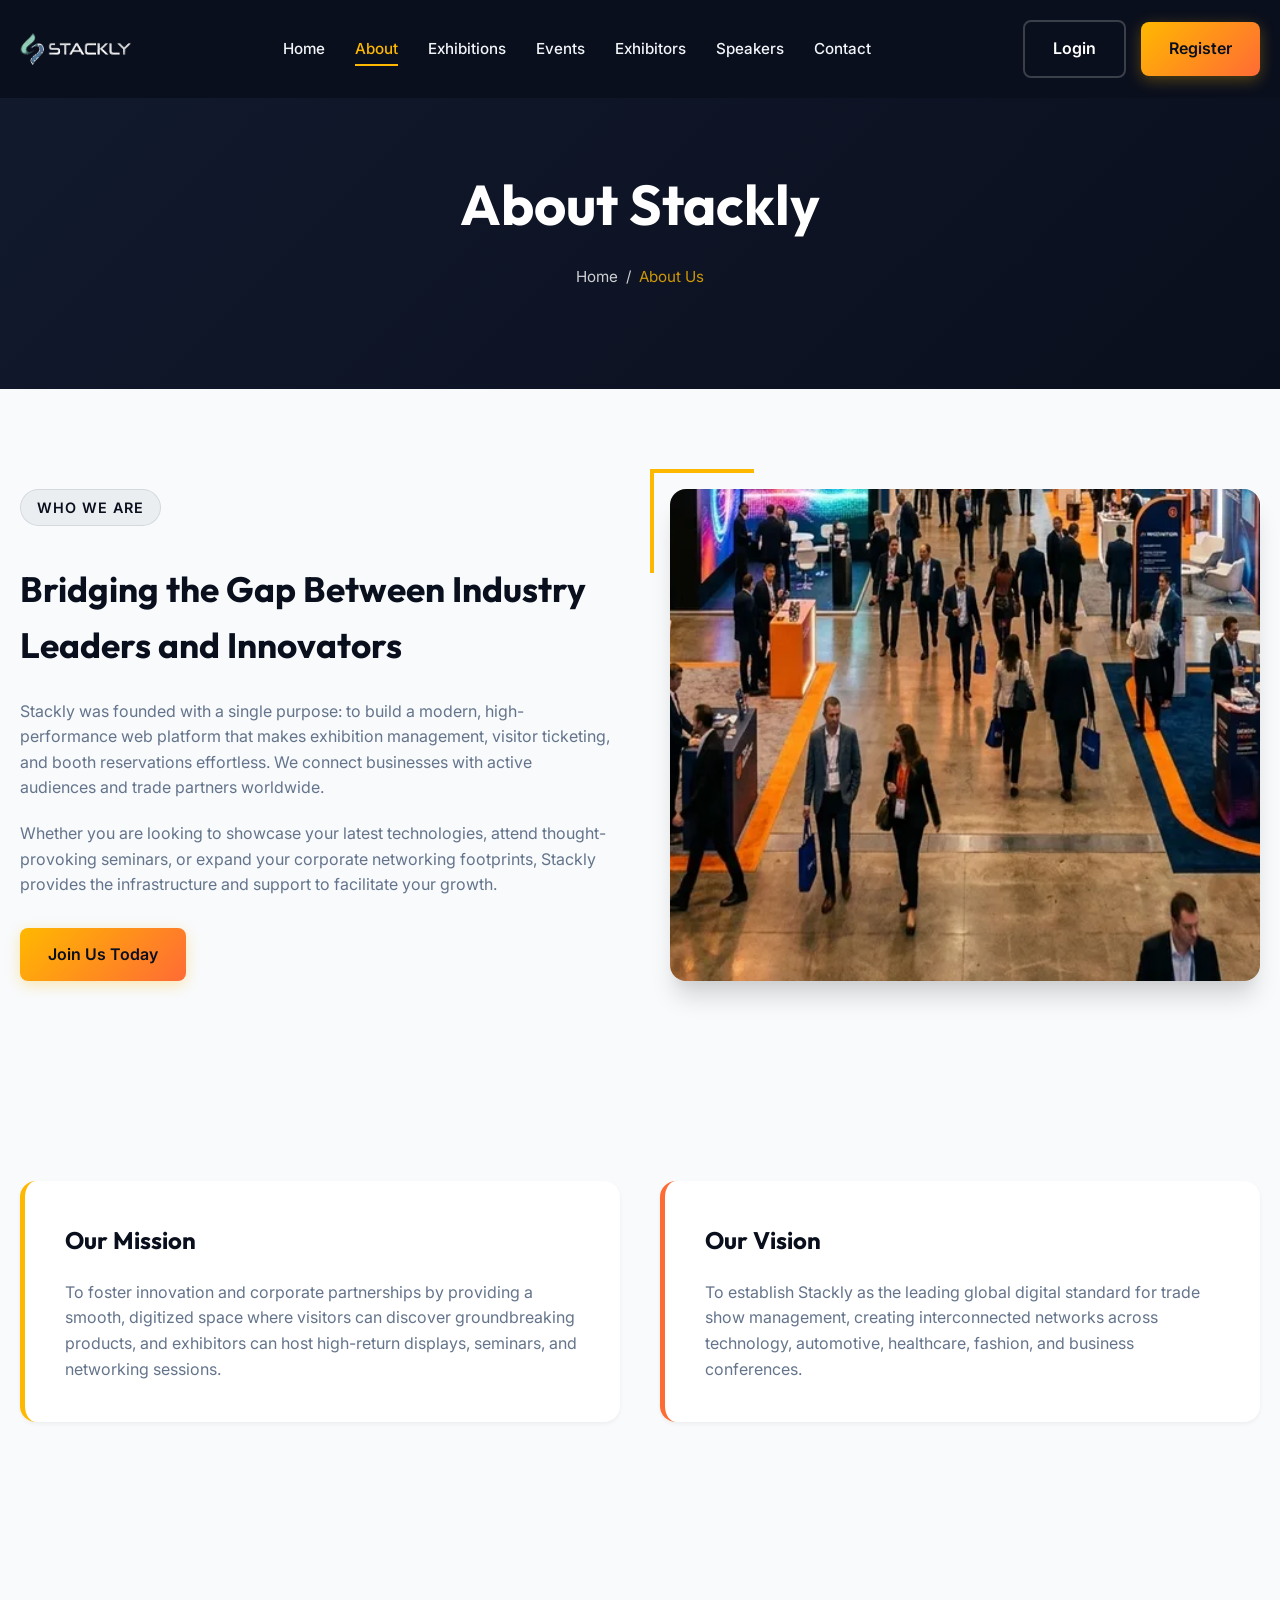
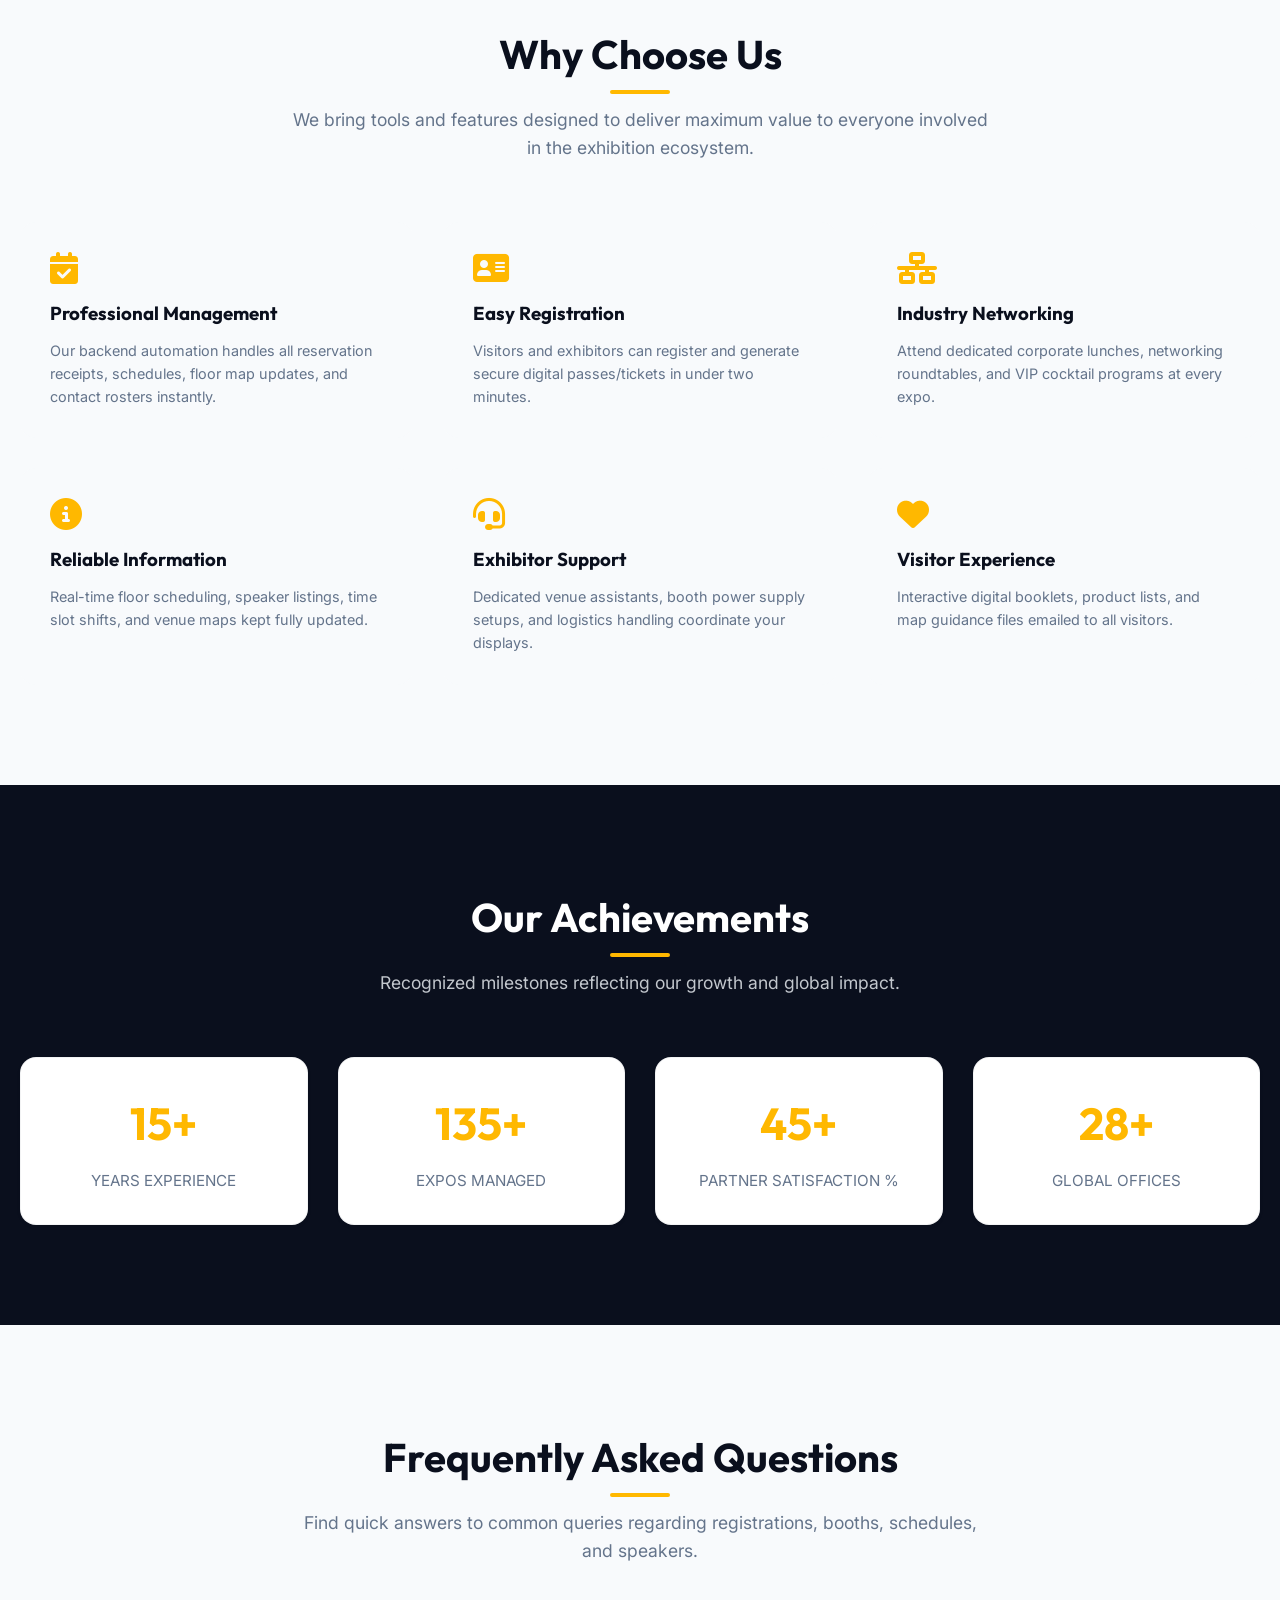
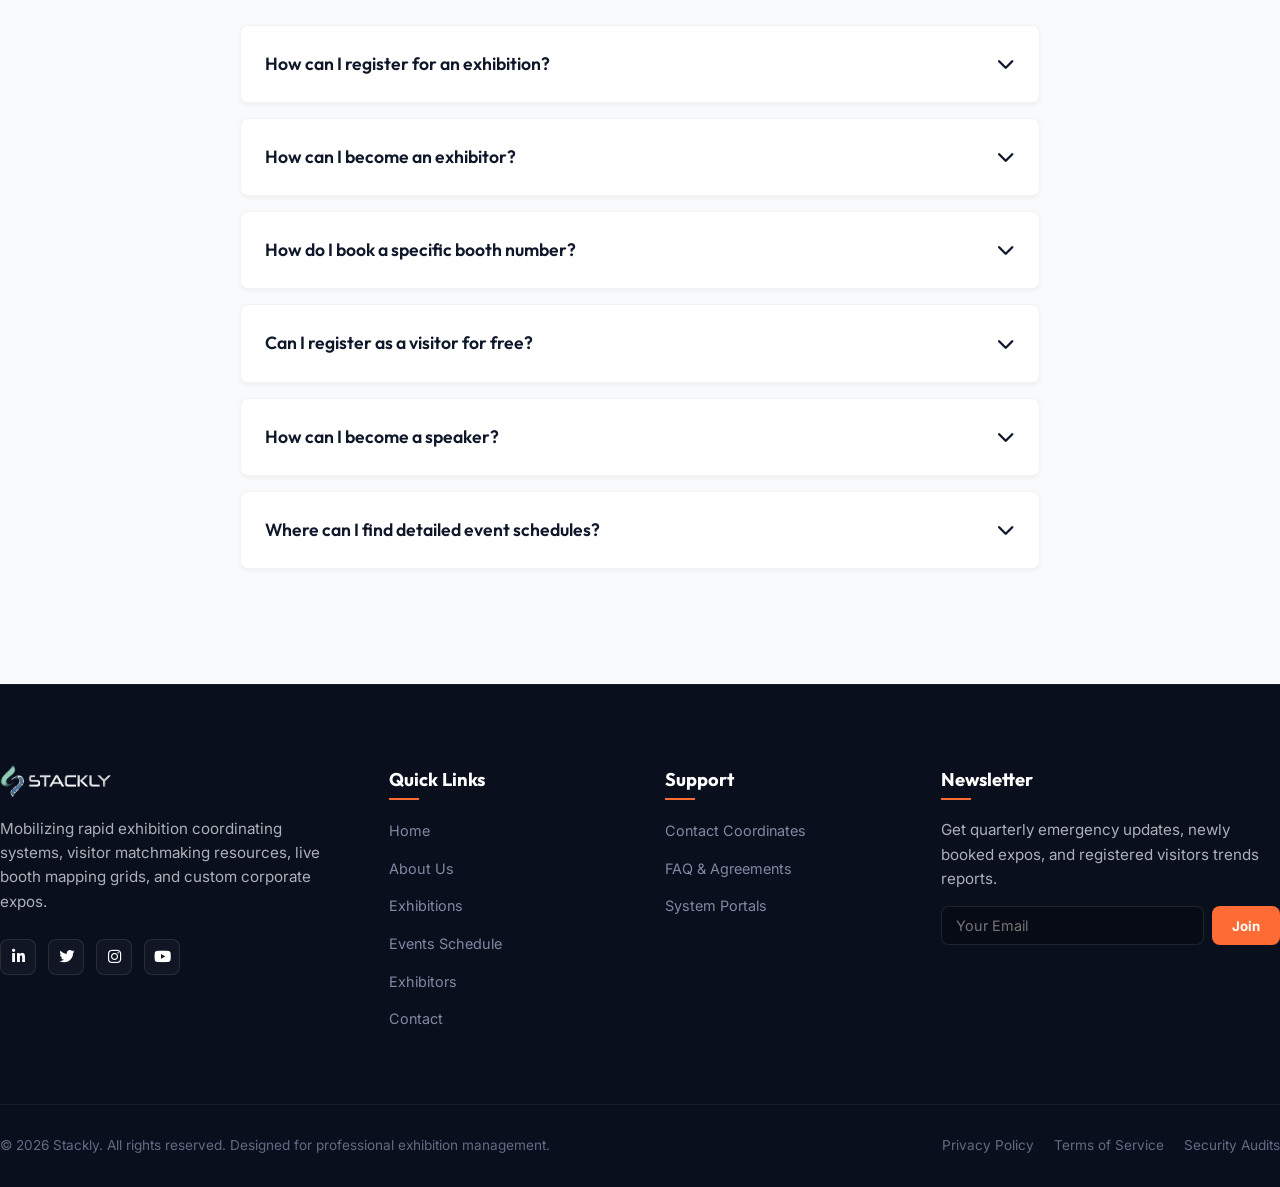
==== commit 441af727: "Redirect all global navbar Register buttons and index.html Learn More button to 404.html" ====
--- a/about.html
+++ b/about.html
@@ -38,7 +38,7 @@
         <li><a href="contact.html">Contact</a></li>
                 <li class="nav-actions-mobile">
           <a href="login.html" class="btn btn-outline">Login</a>
-          <a href="registration.html" class="btn btn-primary">Register</a>
+          <a href="404.html" class="btn btn-primary">Register</a>
         </li>
         <!-- Mobile Contact Info -->
         <li class="drawer-contact-info">
@@ -50,7 +50,7 @@
       </ul>
       <div class="nav-actions">
         <a href="login.html" class="btn btn-outline">Login</a>
-        <a href="registration.html" class="btn btn-primary">Register</a>
+        <a href="404.html" class="btn btn-primary">Register</a>
       </div>
       <button class="hamburger" aria-label="Toggle menu">
         <span></span>
@@ -78,7 +78,7 @@
         <h2 style="font-size: 2.2rem; margin: 15px 0 25px 0;">Bridging the Gap Between Industry Leaders and Innovators</h2>
         <p style="color:var(--text-muted); margin-bottom: 20px;">Stackly was founded with a single purpose: to build a modern, high-performance web platform that makes exhibition management, visitor ticketing, and booth reservations effortless. We connect businesses with active audiences and trade partners worldwide.</p>
         <p style="color:var(--text-muted); margin-bottom: 30px;">Whether you are looking to showcase your latest technologies, attend thought-provoking seminars, or expand your corporate networking footprints, Stackly provides the infrastructure and support to facilitate your growth.</p>
-        <a href="registration.html" class="btn btn-primary">Join Us Today</a>
+        <a href="404.html" class="btn btn-primary">Join Us Today</a>
       </div>
       <div class="about-image-container">
         <img src="assets/images/visitor_exp.webp" alt="Exhibition networking area" loading="lazy">
--- a/css/style.css
+++ b/css/style.css
@@ -4623,7 +4623,11 @@
 }
 
 
-/* Freeze page scroll when mobile navigation drawer is active */
+/* Freeze page scroll when mobile navigation drawer is active (Safari / iOS compatible) */
+html.no-scroll,
 body.no-scroll {
   overflow: hidden !important;
-}
+  height: 100vh !important;
+  position: fixed !important;
+  width: 100% !important;
+}
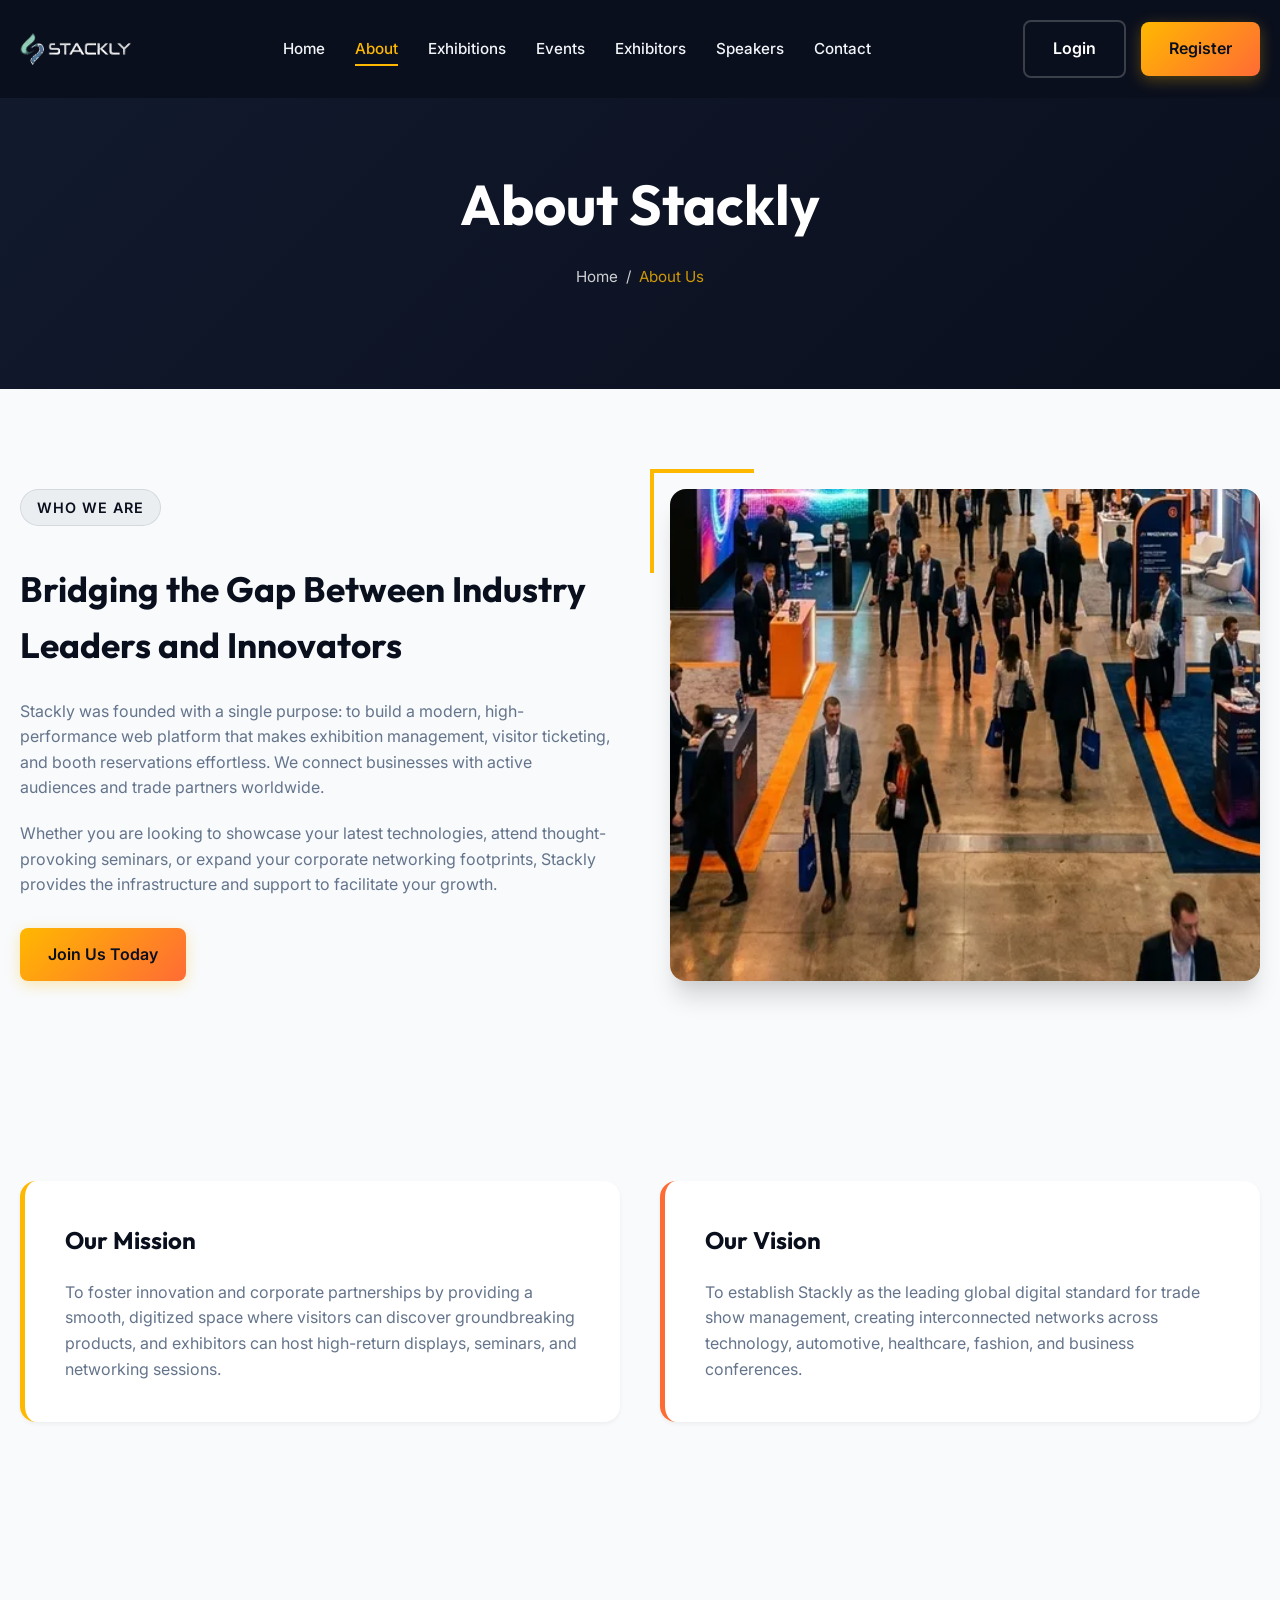
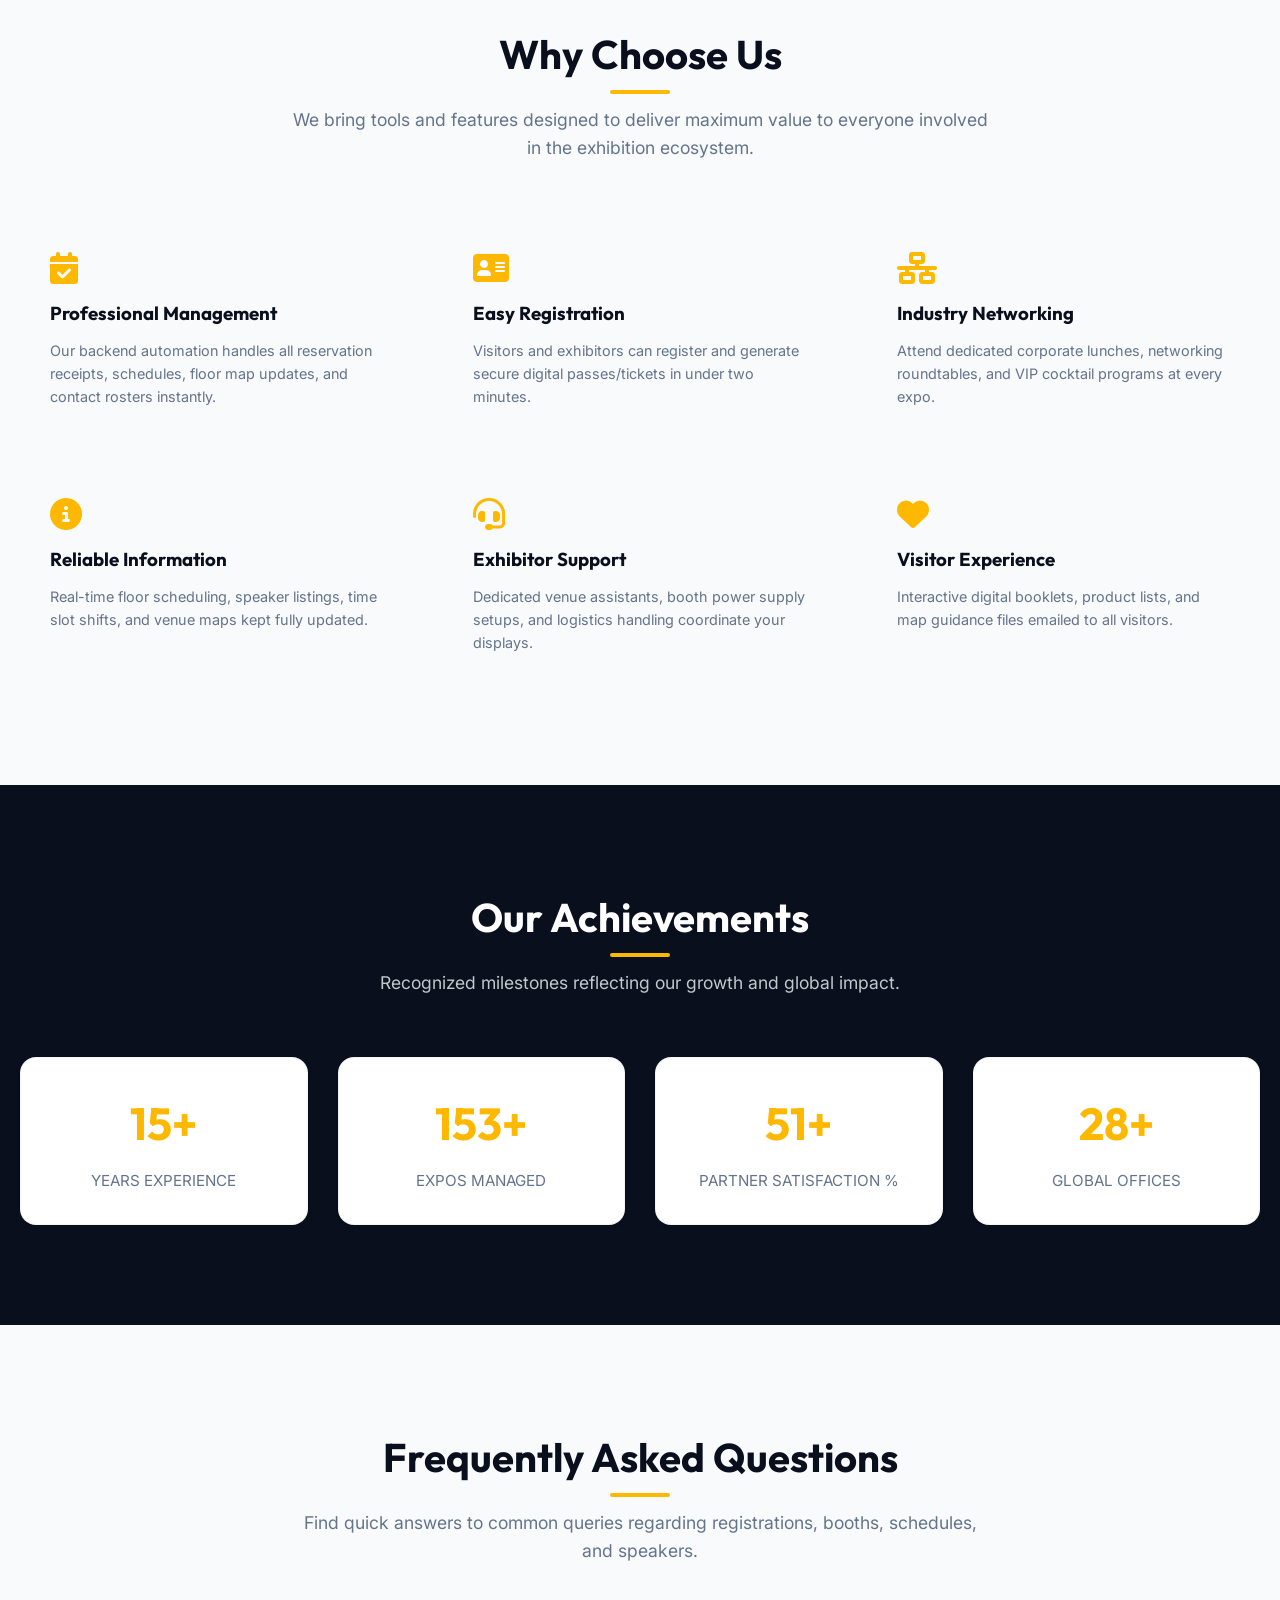
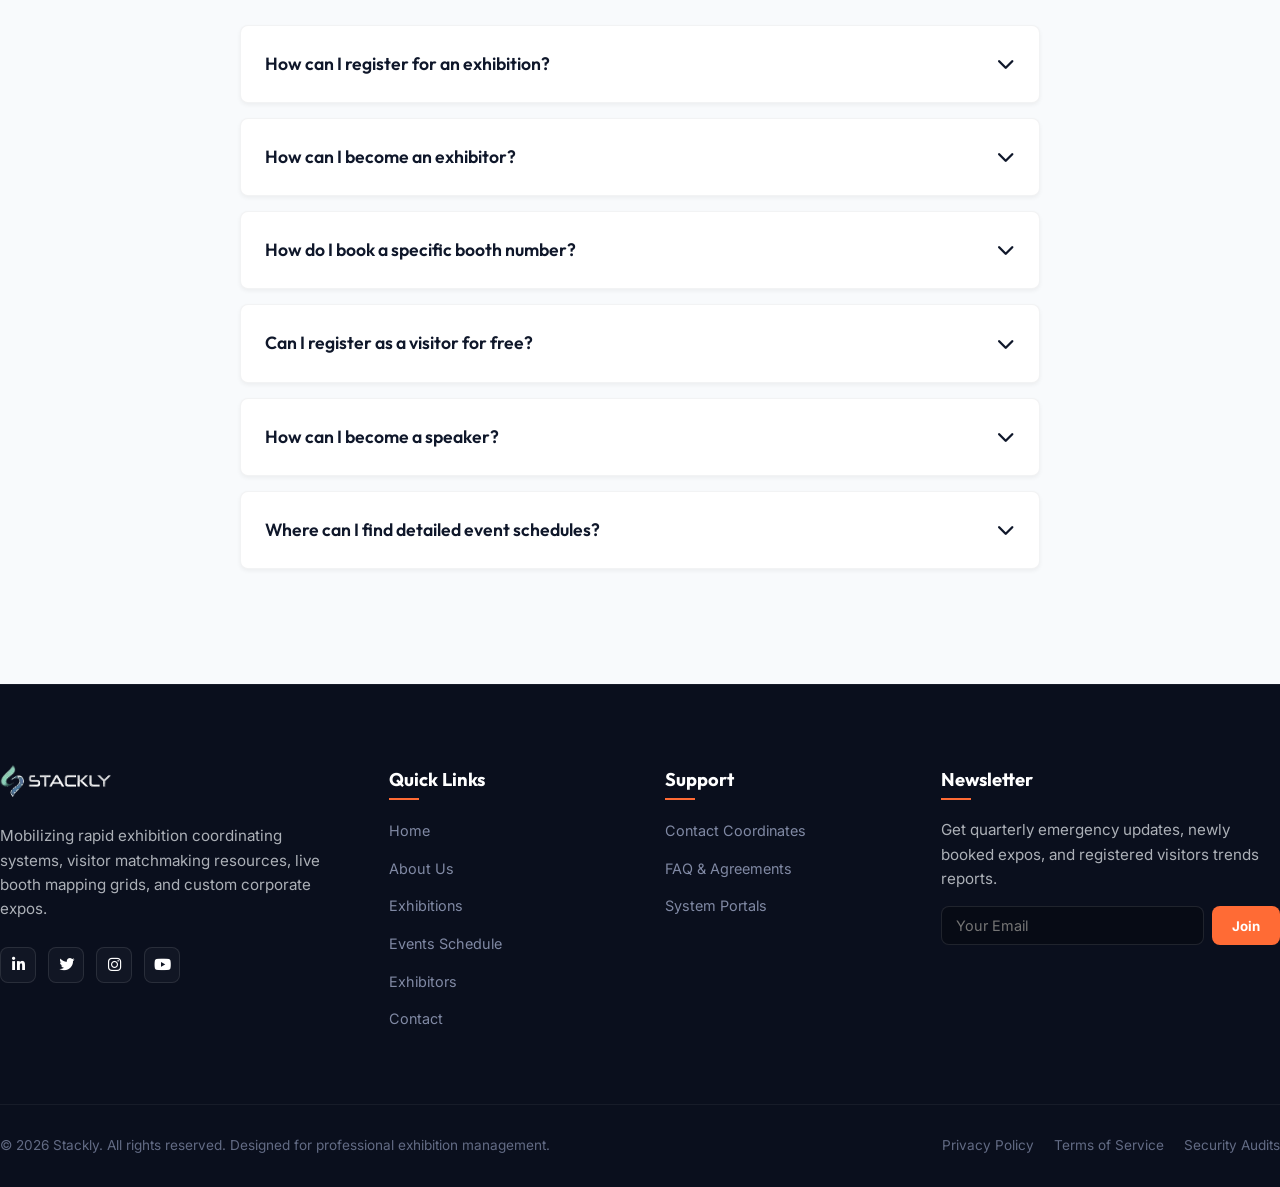
==== commit b1322110: "Fix all spreadsheet QA bugs including footer logo links, contact map, text alignment, and form input" ====
--- a/about.html
+++ b/about.html
@@ -38,7 +38,7 @@
         <li><a href="contact.html">Contact</a></li>
                 <li class="nav-actions-mobile">
           <a href="login.html" class="btn btn-outline">Login</a>
-          <a href="404.html" class="btn btn-primary">Register</a>
+          <a href="registration.html" class="btn btn-primary">Register</a>
         </li>
         <!-- Mobile Contact Info -->
         <li class="drawer-contact-info">
@@ -50,7 +50,7 @@
       </ul>
       <div class="nav-actions">
         <a href="login.html" class="btn btn-outline">Login</a>
-        <a href="404.html" class="btn btn-primary">Register</a>
+        <a href="registration.html" class="btn btn-primary">Register</a>
       </div>
       <button class="hamburger" aria-label="Toggle menu">
         <span></span>
@@ -254,7 +254,9 @@
       <div class="footer-grid">
         <div class="footer-col">
           <div class="footer-logo">
-            <img src="assets/images/logo.webp" alt="Stackly Logo" style="height: 32px; display: block;">
+            <a href="index.html" style="display: inline-block;">
+              <img src="assets/images/logo.webp" alt="Stackly Logo" style="height: 32px; display: block;">
+            </a>
           </div>
           <p class="footer-desc">Mobilizing rapid exhibition coordinating systems, visitor matchmaking resources, live booth mapping grids, and custom corporate expos.</p>
           <div class="social-links">
--- a/css/style.css
+++ b/css/style.css
@@ -4631,3 +4631,36 @@
   position: fixed !important;
   width: 100% !important;
 }
+
+/* ==========================================================================
+   QA BUG FIX STYLE OVERRIDES
+   ========================================================================== */
+
+/* Dashboard Form Label Colors Contrast Adjustment */
+.dashboard-dark-layout label,
+.dashboard-dark-layout .form-label {
+  color: rgba(255, 255, 255, 0.85) !important;
+  font-weight: 600 !important;
+}
+
+.dashboard-dark-layout .form-group p,
+.dashboard-dark-layout .form-group span,
+.dashboard-dark-layout #role-help-desc {
+  color: rgba(255, 255, 255, 0.5) !important;
+}
+
+/* General invalid field border color highlight */
+.form-control.is-invalid {
+  border-color: var(--status-occupied) !important;
+  background-color: rgba(239, 68, 68, 0.05) !important;
+}
+
+/* Mobile Navigation Drawer Button Text Centering */
+@media (max-width: 768px) {
+  .nav-links .btn {
+    text-align: center !important;
+    justify-content: center !important;
+    display: flex !important;
+    align-items: center !important;
+  }
+}
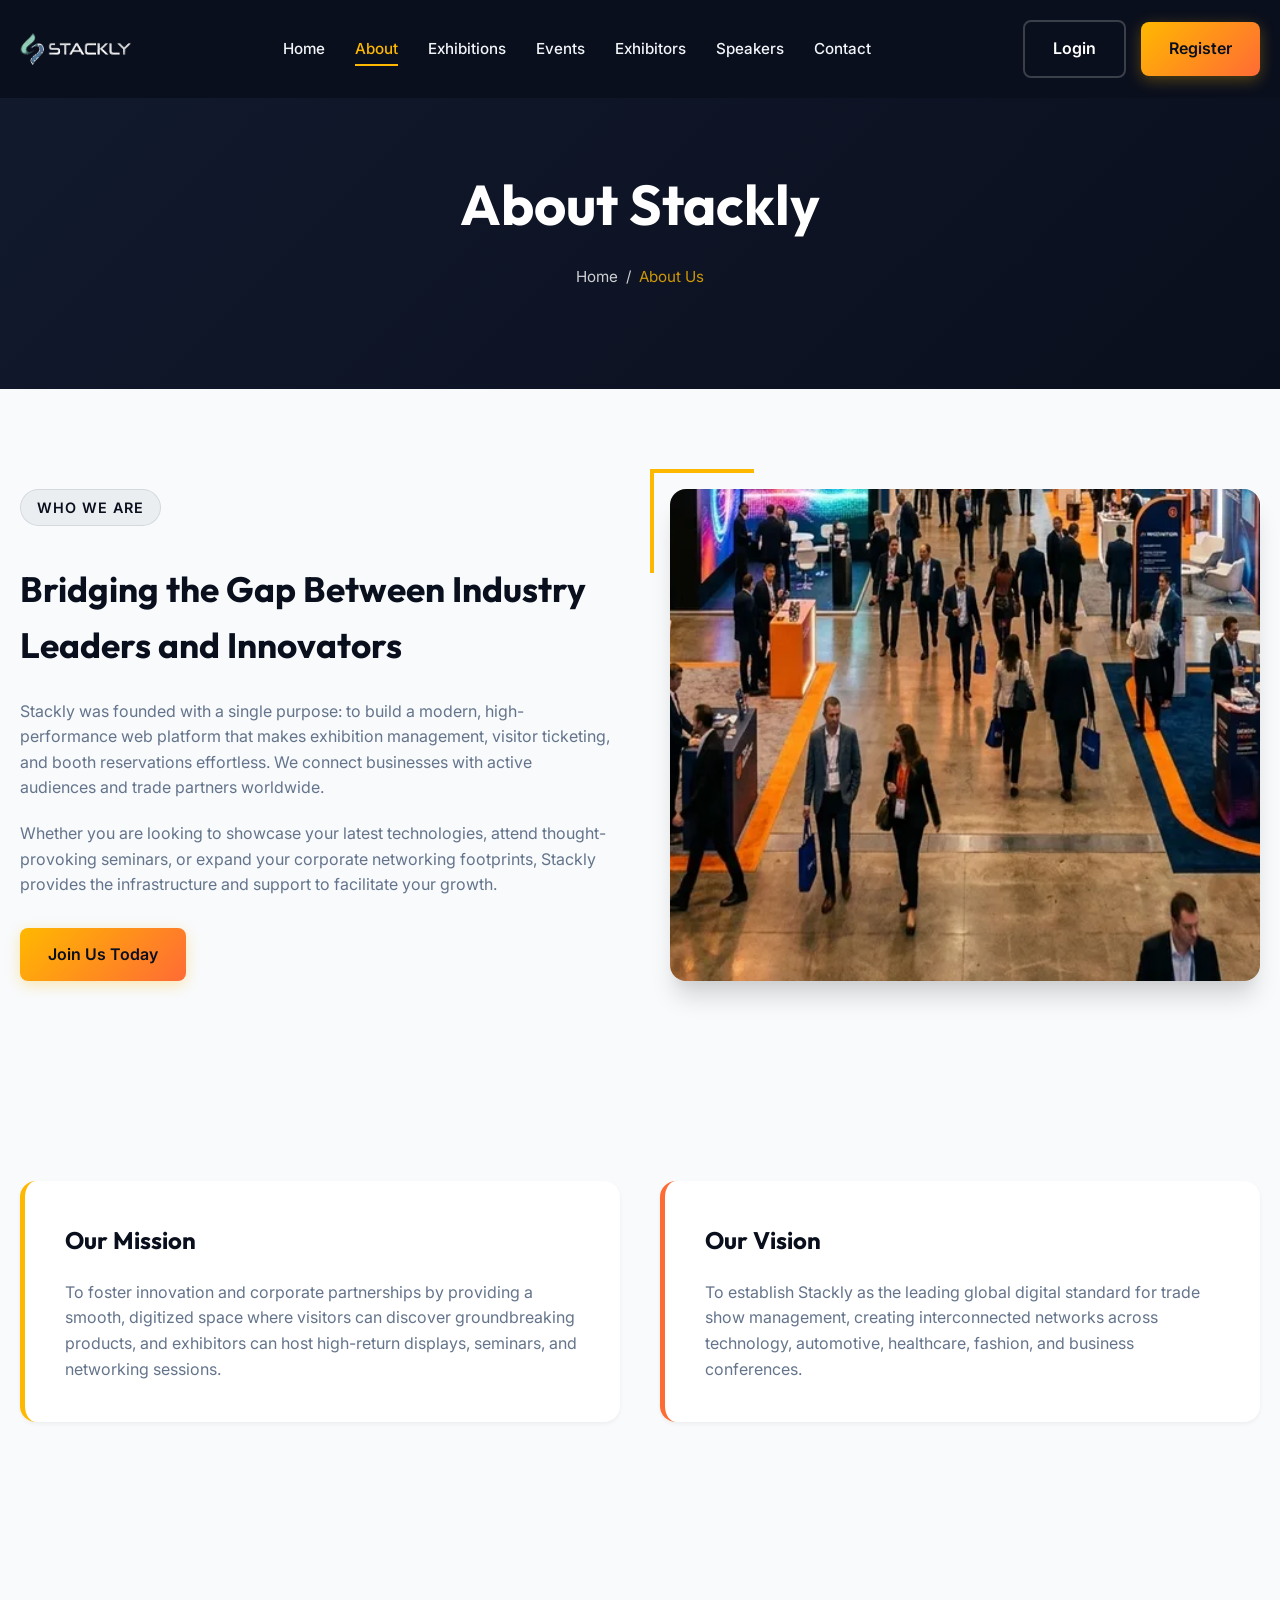
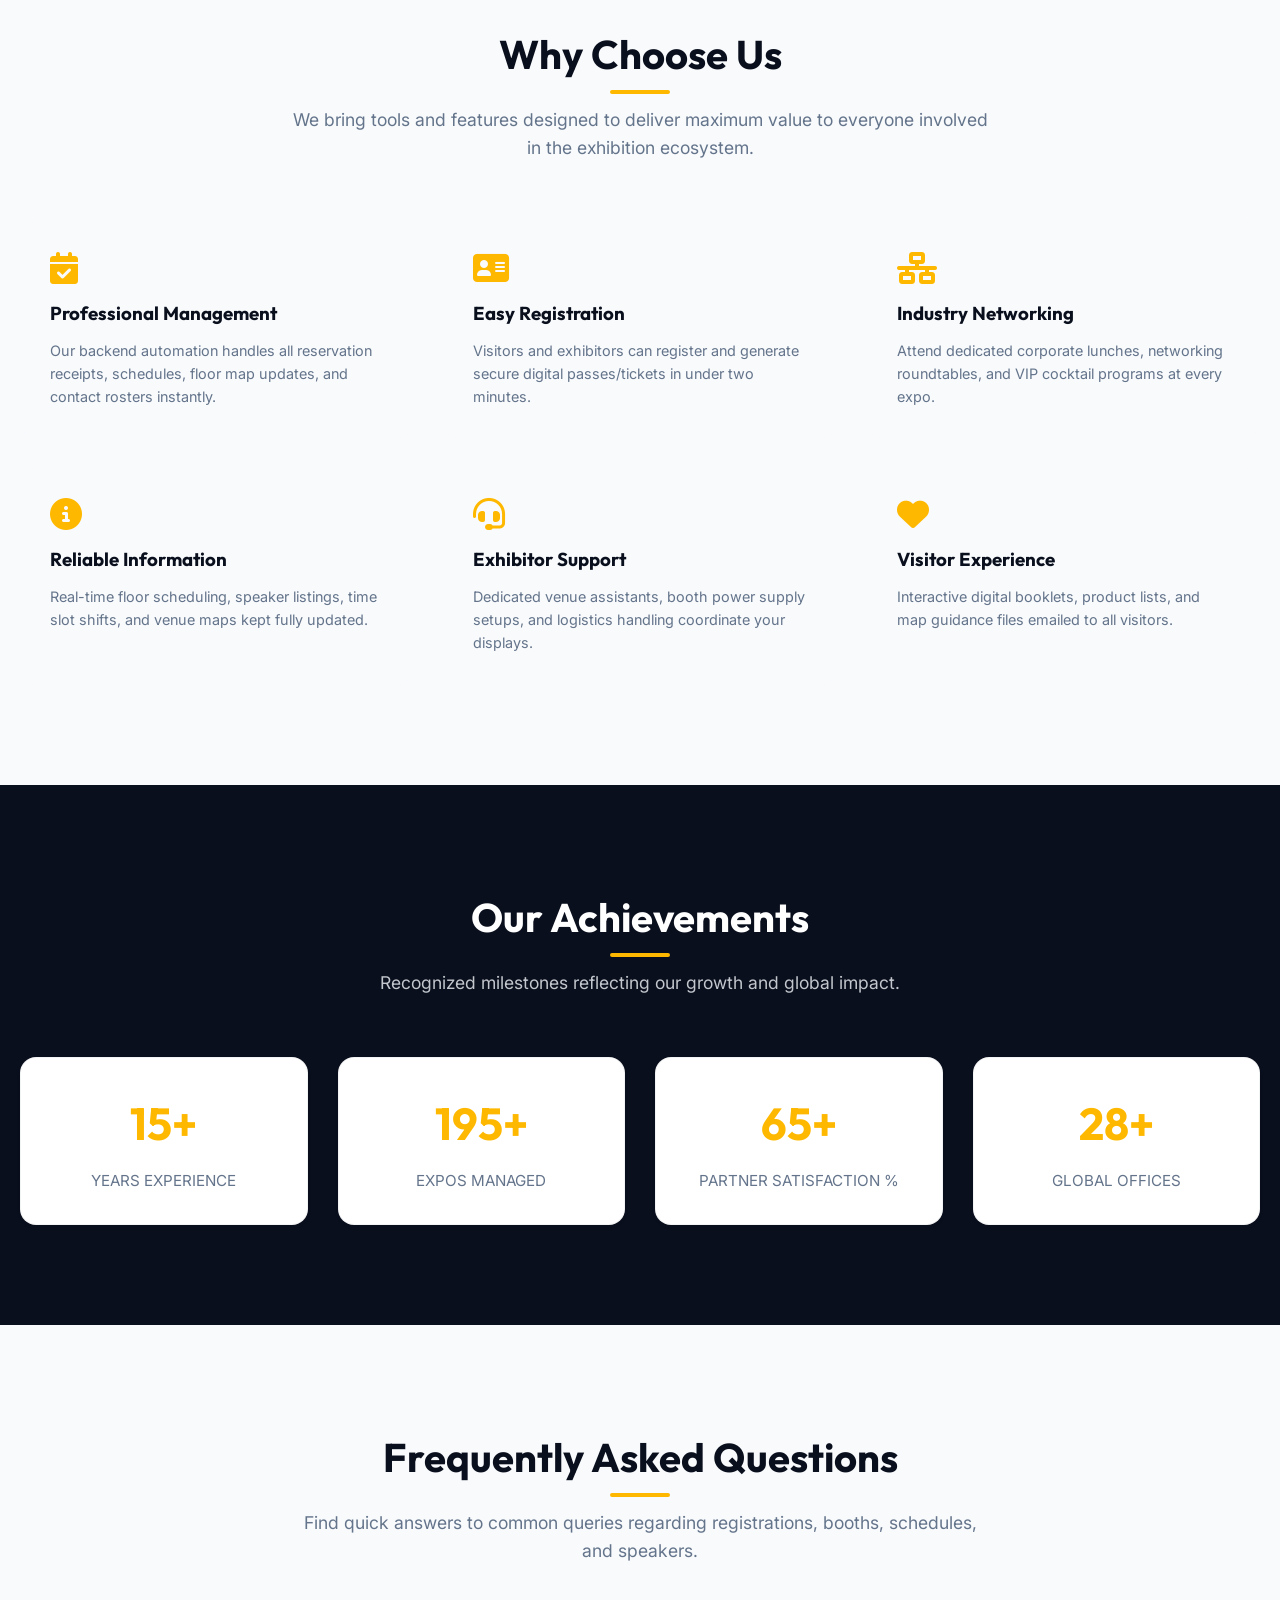
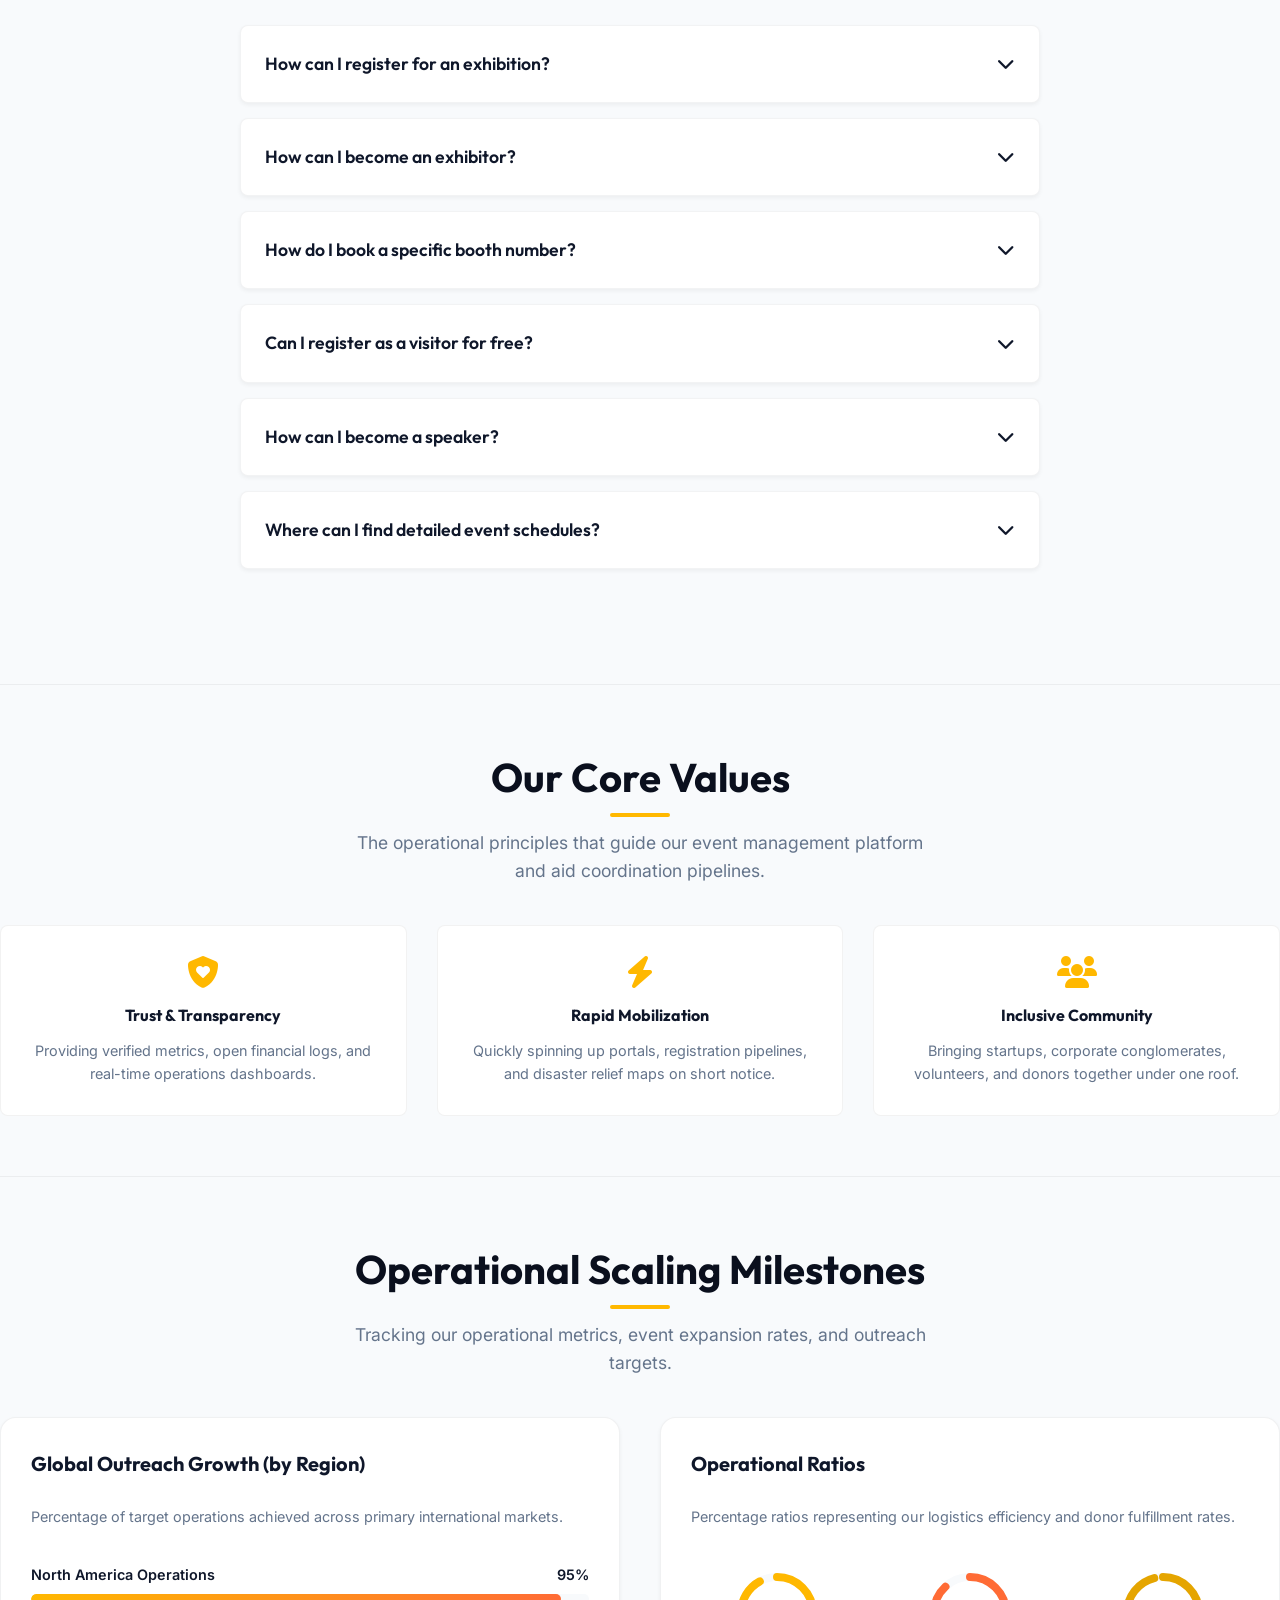
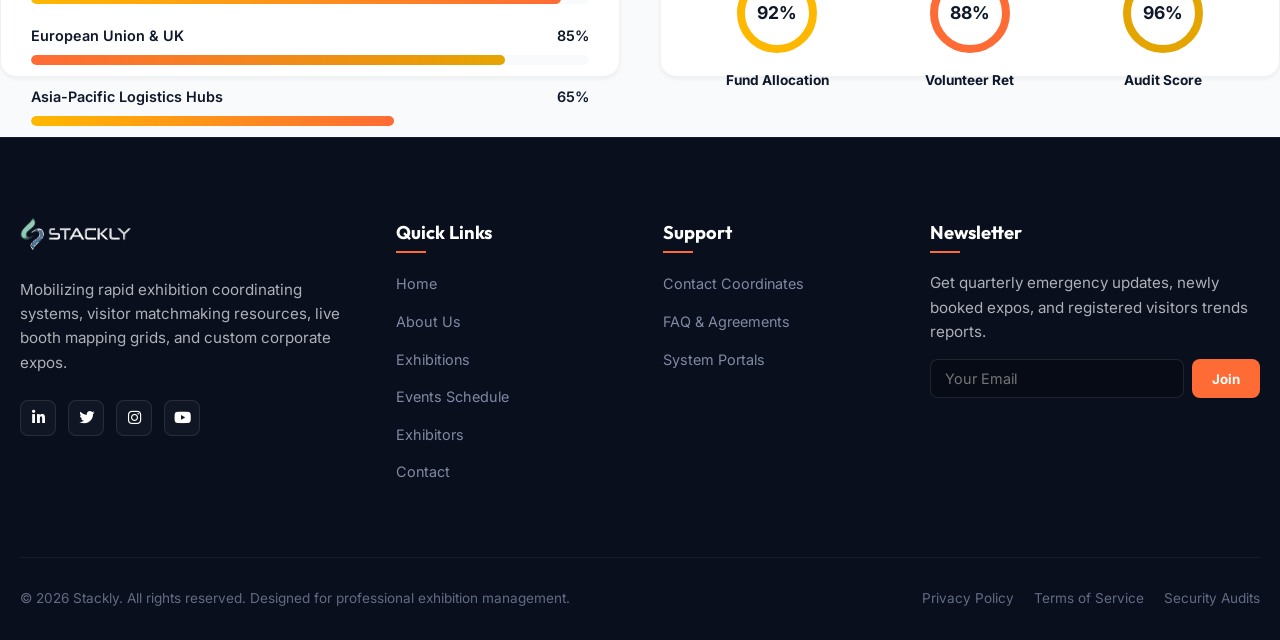
==== commit fa7b5649: "Add custom visual charts, progress bar statistics, and values sections to home, about, and listing p" ====
--- a/about.html
+++ b/about.html
@@ -249,6 +249,117 @@
 
   <!-- Footer -->
     <!-- Footer -->
+  
+  <!-- Section: Our Core Values -->
+  <section class="bg-light" style="padding: 60px 0; border-top: 1px solid rgba(0,0,0,0.05);">
+    <div class="container">
+      <div class="section-header text-center" style="margin-bottom: 40px;">
+        <h2>Our Core Values</h2>
+        <p style="max-width: 600px; margin: 0 auto; color: var(--text-muted);">The operational principles that guide our event management platform and aid coordination pipelines.</p>
+      </div>
+      <div class="grid-3">
+        <div style="background: var(--white); padding: 30px; border-radius: var(--border-radius-sm); border: 1px solid rgba(0,0,0,0.05); text-align: center;">
+          <i class="fa-solid fa-shield-heart fa-2x" style="color: var(--accent-gold); margin-bottom: 15px;"></i>
+          <h4 style="margin-bottom: 10px; color: var(--color-primary);">Trust & Transparency</h4>
+          <p style="font-size: 0.9rem; color: var(--text-muted);">Providing verified metrics, open financial logs, and real-time operations dashboards.</p>
+        </div>
+        <div style="background: var(--white); padding: 30px; border-radius: var(--border-radius-sm); border: 1px solid rgba(0,0,0,0.05); text-align: center;">
+          <i class="fa-solid fa-bolt fa-2x" style="color: var(--accent-gold); margin-bottom: 15px;"></i>
+          <h4 style="margin-bottom: 10px; color: var(--color-primary);">Rapid Mobilization</h4>
+          <p style="font-size: 0.9rem; color: var(--text-muted);">Quickly spinning up portals, registration pipelines, and disaster relief maps on short notice.</p>
+        </div>
+        <div style="background: var(--white); padding: 30px; border-radius: var(--border-radius-sm); border: 1px solid rgba(0,0,0,0.05); text-align: center;">
+          <i class="fa-solid fa-users fa-2x" style="color: var(--accent-gold); margin-bottom: 15px;"></i>
+          <h4 style="margin-bottom: 10px; color: var(--color-primary);">Inclusive Community</h4>
+          <p style="font-size: 0.9rem; color: var(--text-muted);">Bringing startups, corporate conglomerates, volunteers, and donors together under one roof.</p>
+        </div>
+      </div>
+    </div>
+  </section>
+
+  <!-- Section: Operational Milestones -->
+  <section class="bg-white" style="padding: 60px 0; border-top: 1px solid rgba(0,0,0,0.05);">
+    <div class="container">
+      <div class="section-header text-center" style="margin-bottom: 40px;">
+        <h2>Operational Scaling Milestones</h2>
+        <p style="max-width: 600px; margin: 0 auto; color: var(--text-muted);">Tracking our operational metrics, event expansion rates, and outreach targets.</p>
+      </div>
+      
+      <div class="grid-2" style="gap: 40px; align-items: center;">
+        <!-- Left: Scaling bars -->
+        <div class="chart-container">
+          <h3 class="chart-title">Global Outreach Growth (by Region)</h3>
+          <p style="font-size: 0.9rem; color: var(--text-muted); margin-bottom: 15px;">Percentage of target operations achieved across primary international markets.</p>
+          <div class="progress-bar-group">
+            <div class="progress-bar-label">
+              <span>North America Operations</span>
+              <span>95%</span>
+            </div>
+            <div class="progress-bar-track">
+              <div class="progress-bar-fill" data-width="95%"></div>
+            </div>
+          </div>
+          <div class="progress-bar-group">
+            <div class="progress-bar-label">
+              <span>European Union & UK</span>
+              <span>85%</span>
+            </div>
+            <div class="progress-bar-track">
+              <div class="progress-bar-fill" data-width="85%" style="background: linear-gradient(90deg, var(--accent-orange), var(--accent-gold-hover));"></div>
+            </div>
+          </div>
+          <div class="progress-bar-group">
+            <div class="progress-bar-label">
+              <span>Asia-Pacific Logistics Hubs</span>
+              <span>65%</span>
+            </div>
+            <div class="progress-bar-track">
+              <div class="progress-bar-fill" data-width="65%"></div>
+            </div>
+          </div>
+        </div>
+        
+        <!-- Right: Success Ratios -->
+        <div class="chart-container">
+          <h3 class="chart-title">Operational Ratios</h3>
+          <p style="font-size: 0.9rem; color: var(--text-muted); margin-bottom: 20px;">Percentage ratios representing our logistics efficiency and donor fulfillment rates.</p>
+          <div class="ring-grid">
+            <div class="ring-item">
+              <div class="ring-svg-wrapper">
+                <svg viewBox="0 0 90 90" style="width: 90px; height: 90px;">
+                  <circle cx="45" cy="45" r="36" class="ring-circle-bg"></circle>
+                  <circle cx="45" cy="45" r="36" class="ring-circle-fill" data-percent="92"></circle>
+                </svg>
+                <span class="ring-text">92%</span>
+              </div>
+              <span style="font-size: 0.85rem; font-weight: 700; color: var(--text-dark);">Fund Allocation</span>
+            </div>
+            <div class="ring-item">
+              <div class="ring-svg-wrapper">
+                <svg viewBox="0 0 90 90" style="width: 90px; height: 90px;">
+                  <circle cx="45" cy="45" r="36" class="ring-circle-bg"></circle>
+                  <circle cx="45" cy="45" r="36" class="ring-circle-fill" data-percent="88" style="stroke: var(--accent-orange);"></circle>
+                </svg>
+                <span class="ring-text">88%</span>
+              </div>
+              <span style="font-size: 0.85rem; font-weight: 700; color: var(--text-dark);">Volunteer Ret</span>
+            </div>
+            <div class="ring-item">
+              <div class="ring-svg-wrapper">
+                <svg viewBox="0 0 90 90" style="width: 90px; height: 90px;">
+                  <circle cx="45" cy="45" r="36" class="ring-circle-bg"></circle>
+                  <circle cx="45" cy="45" r="36" class="ring-circle-fill" data-percent="96" style="stroke: var(--accent-gold-hover);"></circle>
+                </svg>
+                <span class="ring-text">96%</span>
+              </div>
+              <span style="font-size: 0.85rem; font-weight: 700; color: var(--text-dark);">Audit Score</span>
+            </div>
+          </div>
+        </div>
+      </div>
+    </div>
+  </section>
+
   <footer class="footer">
     <div class="container">
       <div class="footer-grid">
--- a/css/style.css
+++ b/css/style.css
@@ -940,11 +940,11 @@
   font-family: var(--font-heading);
   font-size: 2rem;
   font-weight: 800;
-  color: var(--accent-gold);
+  color: var(--accent-orange);
   position: absolute;
   top: 15px;
   right: 25px;
-  opacity: 0.3;
+  opacity: 0.85;
 }
 
 .timeline-content h3 {
@@ -3040,7 +3040,7 @@
 .footer {
     background-color: var(--primary-dark) !important;
     color: var(--text-light) !important;
-    padding: 80px 0 30px;
+    padding: 80px 20px 30px;
     border-top: 1px solid rgba(255, 255, 255, 0.05);
 }
 
@@ -4664,3 +4664,167 @@
     align-items: center !important;
   }
 }
+
+/* ==========================================================================
+   PREMIUM DATA VISUALIZATIONS & CHARTS
+   ========================================================================== */
+.chart-container {
+  background: var(--bg-card-light);
+  border-radius: var(--border-radius-md);
+  padding: 30px;
+  border: 1px solid rgba(15, 23, 42, 0.06);
+  box-shadow: var(--shadow-sm);
+  display: flex;
+  flex-direction: column;
+  gap: 20px;
+}
+
+.chart-title {
+  font-family: var(--font-heading);
+  font-size: 1.25rem;
+  font-weight: 700;
+  color: var(--text-dark);
+  margin-bottom: 5px;
+}
+
+/* Horizontal Progress Bars */
+.progress-bar-group {
+  display: flex;
+  flex-direction: column;
+  gap: 8px;
+}
+
+.progress-bar-label {
+  display: flex;
+  justify-content: space-between;
+  font-size: 0.9rem;
+  font-weight: 600;
+  color: var(--text-dark);
+}
+
+.progress-bar-track {
+  width: 100%;
+  height: 10px;
+  background-color: var(--bg-light);
+  border-radius: 5px;
+  overflow: hidden;
+  position: relative;
+}
+
+.progress-bar-fill {
+  height: 100%;
+  background: linear-gradient(90deg, var(--accent-gold), var(--accent-orange));
+  border-radius: 5px;
+  transition: width 1.5s cubic-bezier(0.4, 0, 0.2, 1);
+  width: 0;
+}
+
+/* Vertical Bar Chart */
+.bar-chart-flex {
+  display: flex;
+  align-items: flex-end;
+  justify-content: space-between;
+  height: 180px;
+  padding-top: 20px;
+  border-bottom: 2px solid var(--text-muted);
+  gap: 15px;
+}
+
+.bar-chart-column {
+  display: flex;
+  flex-direction: column;
+  align-items: center;
+  flex-grow: 1;
+  gap: 10px;
+  height: 100%;
+  justify-content: flex-end;
+}
+
+.bar-chart-pill {
+  width: 100%;
+  max-width: 45px;
+  background: linear-gradient(180deg, var(--accent-orange), var(--accent-gold));
+  border-radius: var(--border-radius-sm) var(--border-radius-sm) 0 0;
+  position: relative;
+  transition: height 1.2s cubic-bezier(0.4, 0, 0.2, 1);
+  height: 0;
+  cursor: pointer;
+}
+
+.bar-chart-pill:hover {
+  filter: brightness(1.1);
+}
+
+.bar-chart-val {
+  position: absolute;
+  top: -22px;
+  left: 50%;
+  transform: translateX(-50%);
+  font-size: 0.8rem;
+  font-weight: 700;
+  color: var(--accent-orange);
+}
+
+.bar-chart-label {
+  font-size: 0.8rem;
+  font-weight: 600;
+  color: var(--text-muted);
+  text-align: center;
+  white-space: nowrap;
+}
+
+/* Circular Progress Rings */
+.ring-grid {
+  display: grid;
+  grid-template-columns: repeat(3, 1fr);
+  gap: 20px;
+}
+
+.ring-item {
+  display: flex;
+  flex-direction: column;
+  align-items: center;
+  text-align: center;
+  gap: 12px;
+}
+
+.ring-svg-wrapper {
+  position: relative;
+  width: 90px;
+  height: 90px;
+}
+
+.ring-circle-bg {
+  fill: none;
+  stroke: var(--bg-light);
+  stroke-width: 8;
+}
+
+.ring-circle-fill {
+  fill: none;
+  stroke: var(--accent-gold);
+  stroke-width: 8;
+  stroke-linecap: round;
+  transform: rotate(-90deg);
+  transform-origin: 50% 50%;
+  transition: stroke-dashoffset 1.5s ease-in-out;
+  stroke-dasharray: 226;
+  stroke-dashoffset: 226;
+}
+
+.ring-text {
+  position: absolute;
+  top: 50%;
+  left: 50%;
+  transform: translate(-50%, -50%);
+  font-size: 1.1rem;
+  font-weight: 700;
+  color: var(--text-dark);
+}
+
+@media (max-width: 992px) {
+  .ring-grid {
+    grid-template-columns: 1fr;
+    gap: 30px;
+  }
+}
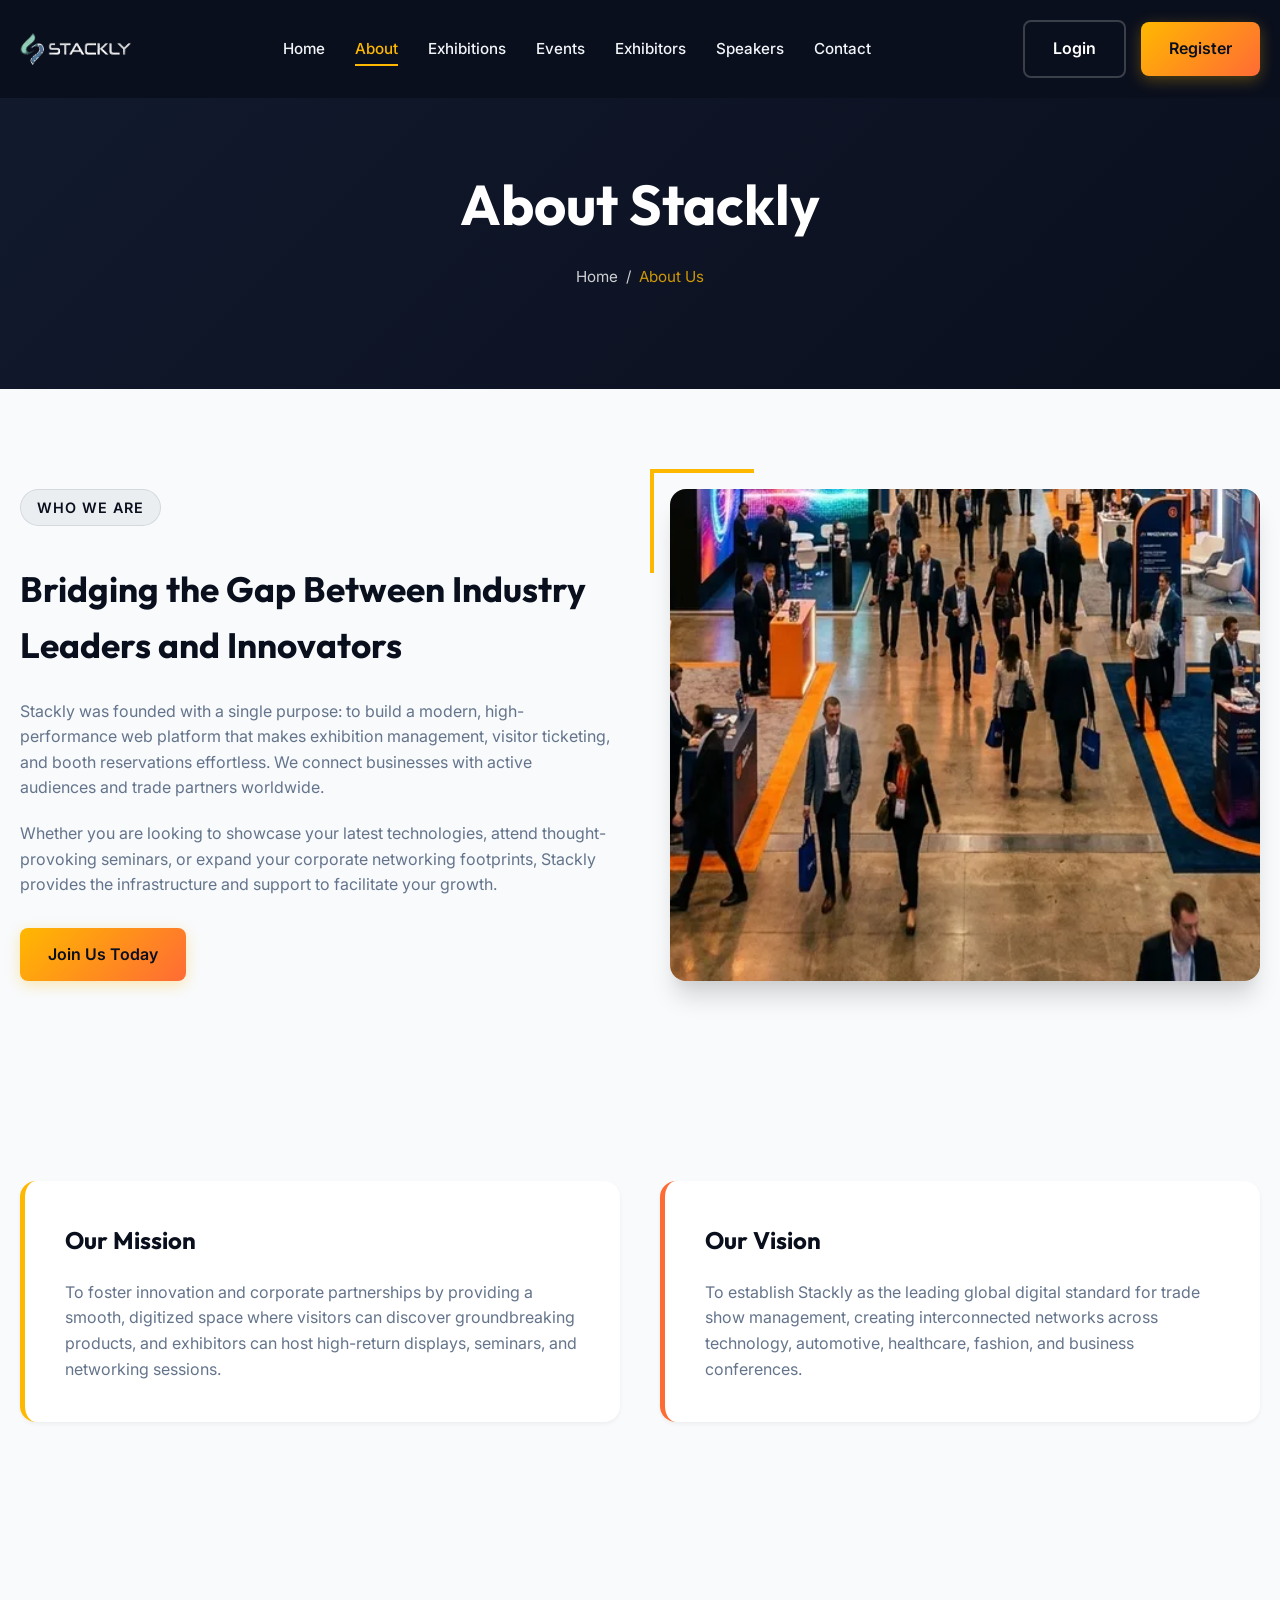
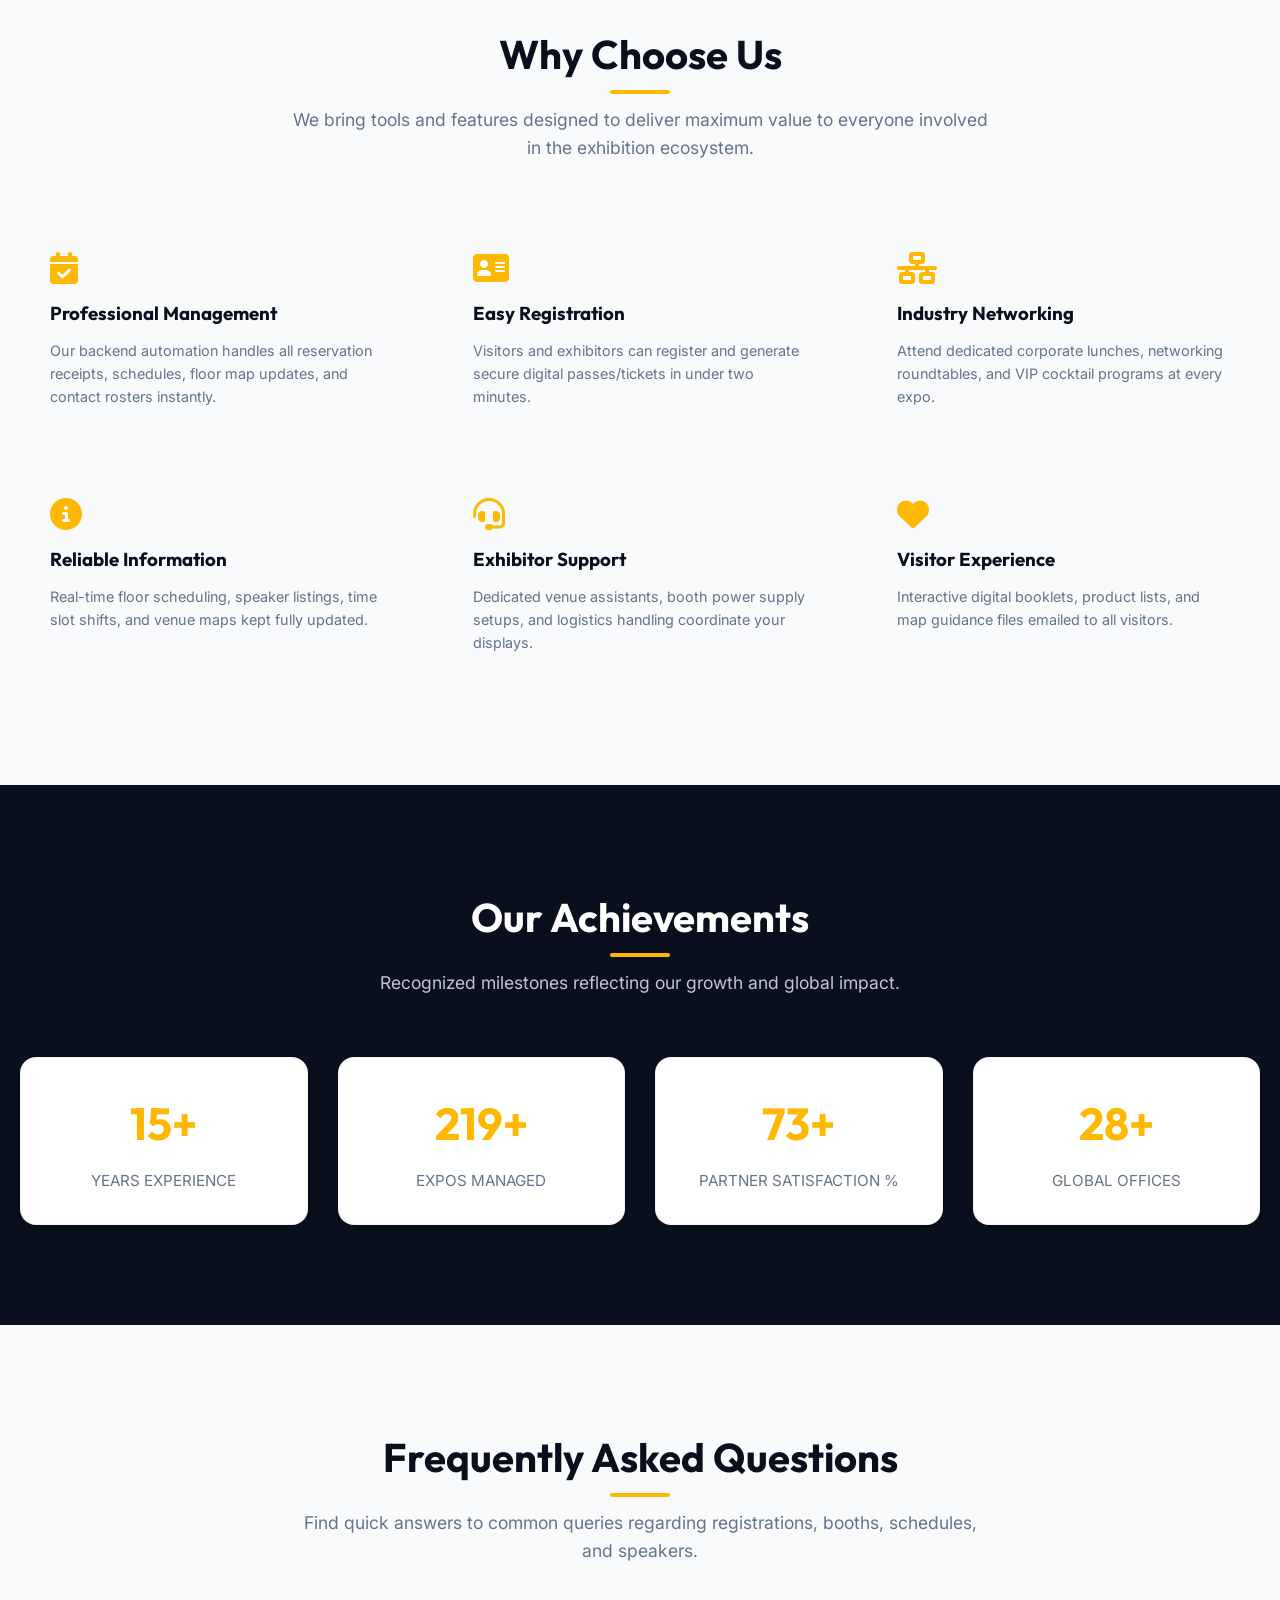
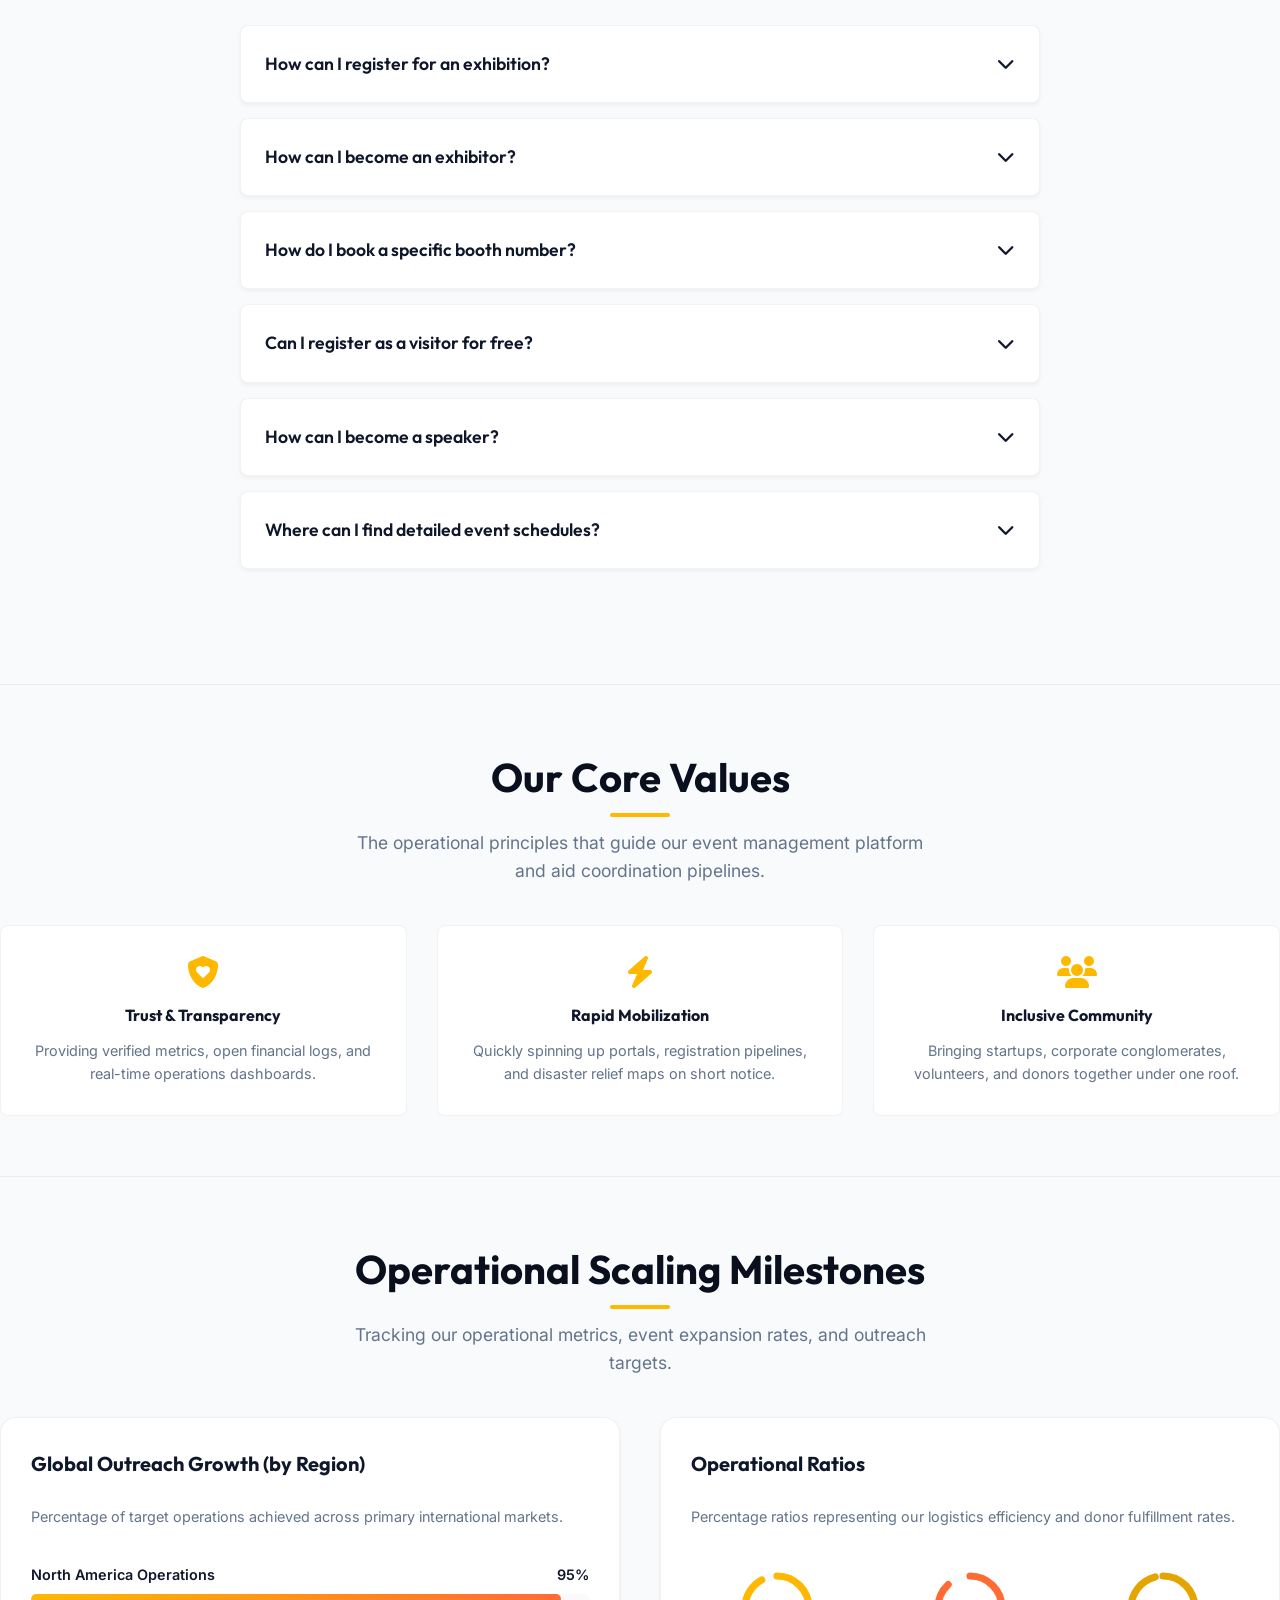
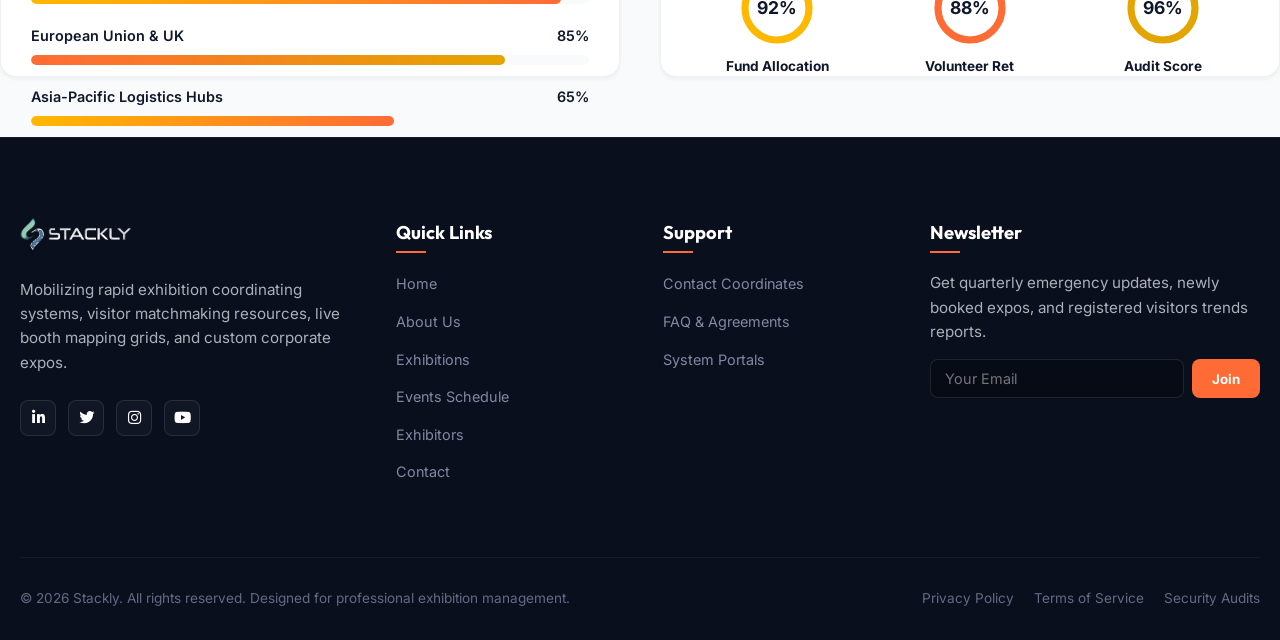
==== commit c1a737f3: "Fix card padding and circular progress ring sizes to prevent layout clipping at bottom of operationa" ====
--- a/about.html
+++ b/about.html
@@ -326,7 +326,7 @@
           <div class="ring-grid">
             <div class="ring-item">
               <div class="ring-svg-wrapper">
-                <svg viewBox="0 0 90 90" style="width: 90px; height: 90px;">
+                <svg viewBox="0 0 90 90" style="width: 100%; height: 100%; display: block;">
                   <circle cx="45" cy="45" r="36" class="ring-circle-bg"></circle>
                   <circle cx="45" cy="45" r="36" class="ring-circle-fill" data-percent="92"></circle>
                 </svg>
@@ -336,7 +336,7 @@
             </div>
             <div class="ring-item">
               <div class="ring-svg-wrapper">
-                <svg viewBox="0 0 90 90" style="width: 90px; height: 90px;">
+                <svg viewBox="0 0 90 90" style="width: 100%; height: 100%; display: block;">
                   <circle cx="45" cy="45" r="36" class="ring-circle-bg"></circle>
                   <circle cx="45" cy="45" r="36" class="ring-circle-fill" data-percent="88" style="stroke: var(--accent-orange);"></circle>
                 </svg>
@@ -346,7 +346,7 @@
             </div>
             <div class="ring-item">
               <div class="ring-svg-wrapper">
-                <svg viewBox="0 0 90 90" style="width: 90px; height: 90px;">
+                <svg viewBox="0 0 90 90" style="width: 100%; height: 100%; display: block;">
                   <circle cx="45" cy="45" r="36" class="ring-circle-bg"></circle>
                   <circle cx="45" cy="45" r="36" class="ring-circle-fill" data-percent="96" style="stroke: var(--accent-gold-hover);"></circle>
                 </svg>
--- a/css/style.css
+++ b/css/style.css
@@ -4671,7 +4671,7 @@
 .chart-container {
   background: var(--bg-card-light);
   border-radius: var(--border-radius-md);
-  padding: 30px;
+  padding: 30px 30px 38px 30px;
   border: 1px solid rgba(15, 23, 42, 0.06);
   box-shadow: var(--shadow-sm);
   display: flex;
@@ -4785,13 +4785,13 @@
   flex-direction: column;
   align-items: center;
   text-align: center;
-  gap: 12px;
+  gap: 8px;
 }
 
 .ring-svg-wrapper {
   position: relative;
-  width: 90px;
-  height: 90px;
+  width: 80px;
+  height: 80px;
 }
 
 .ring-circle-bg {
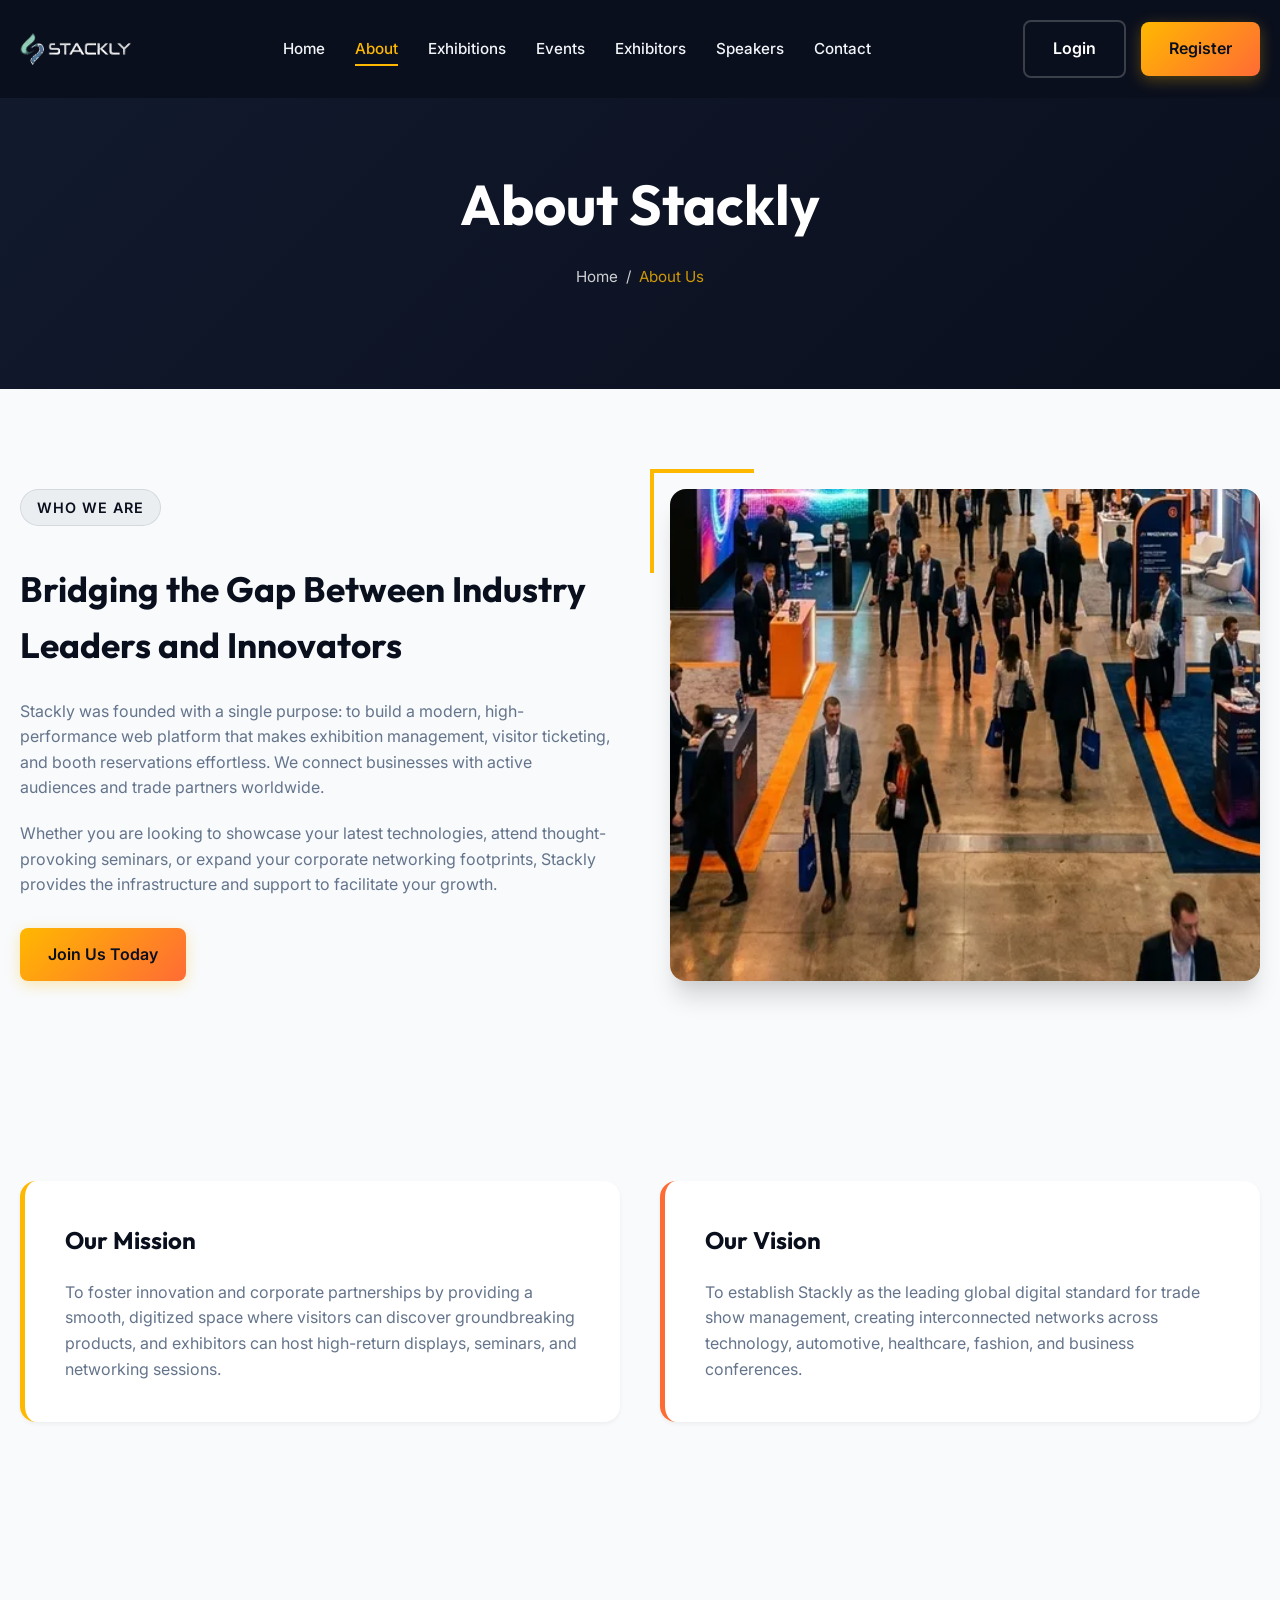
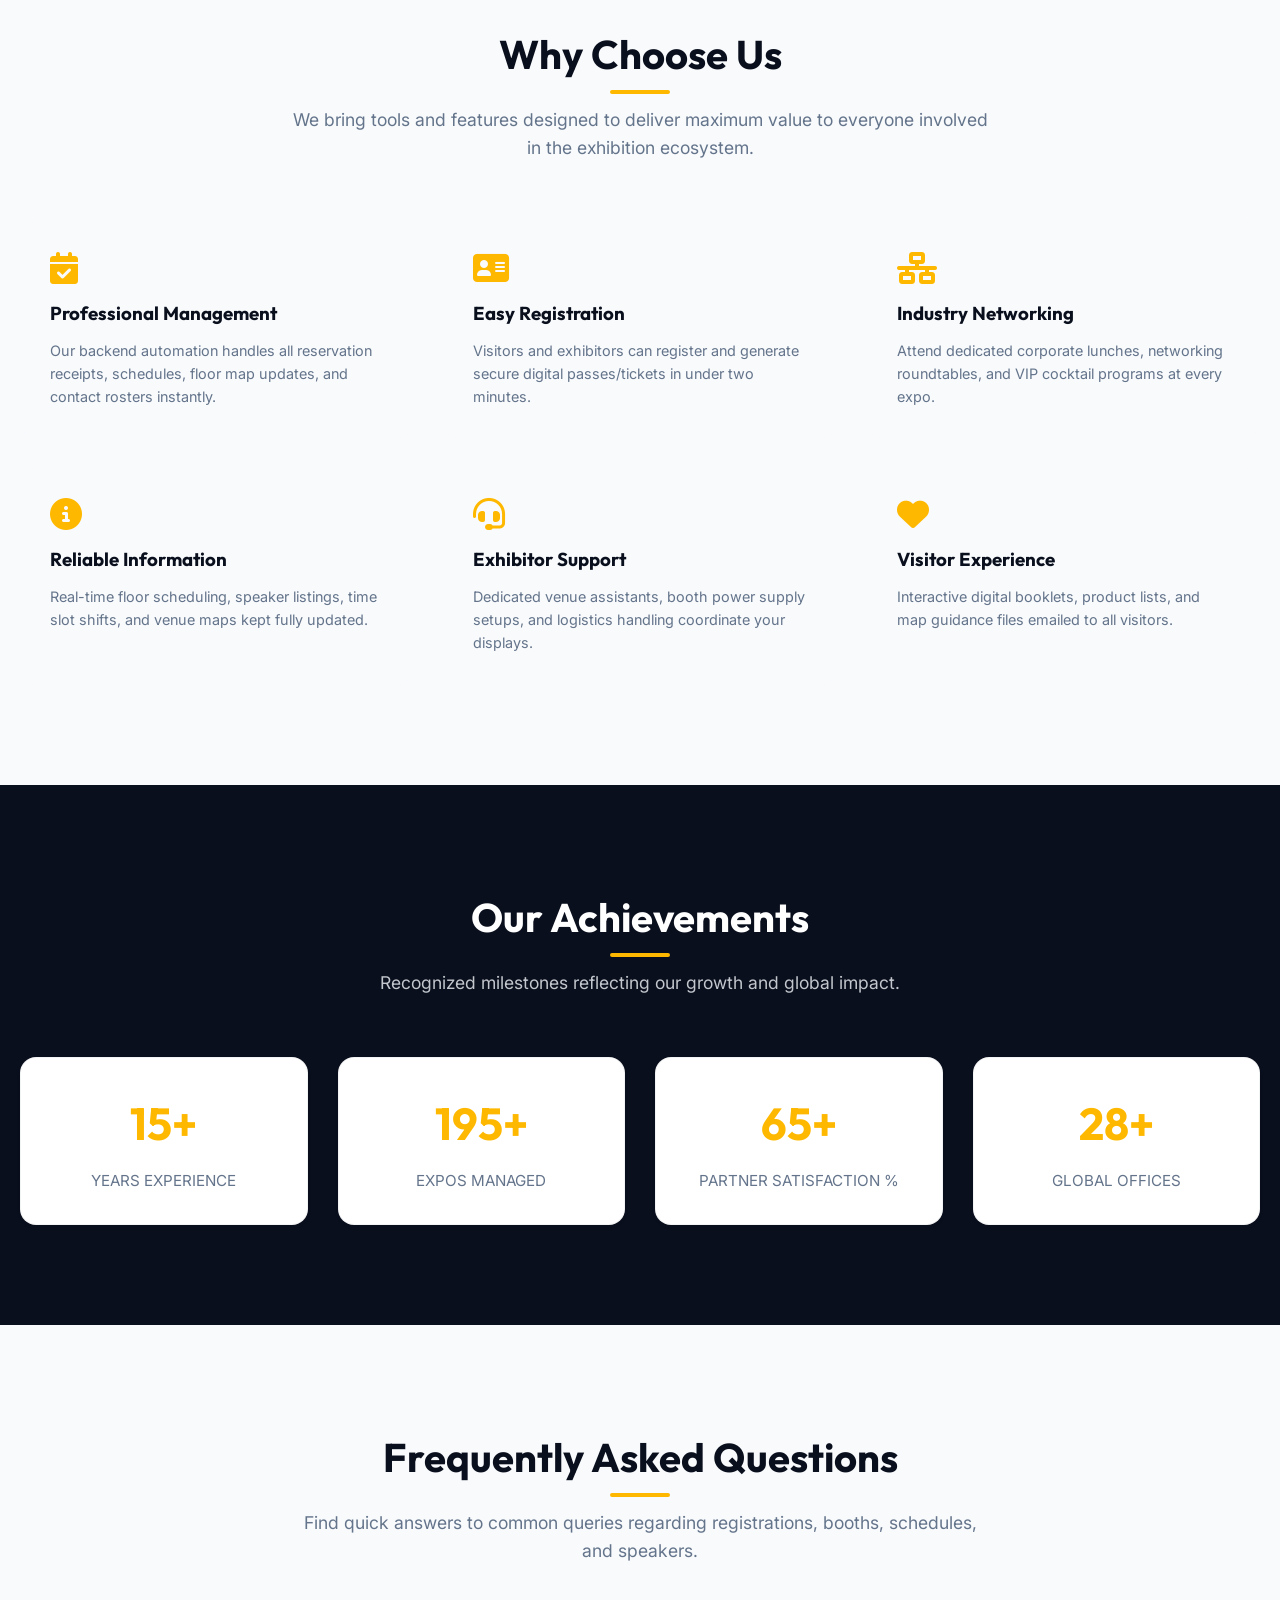
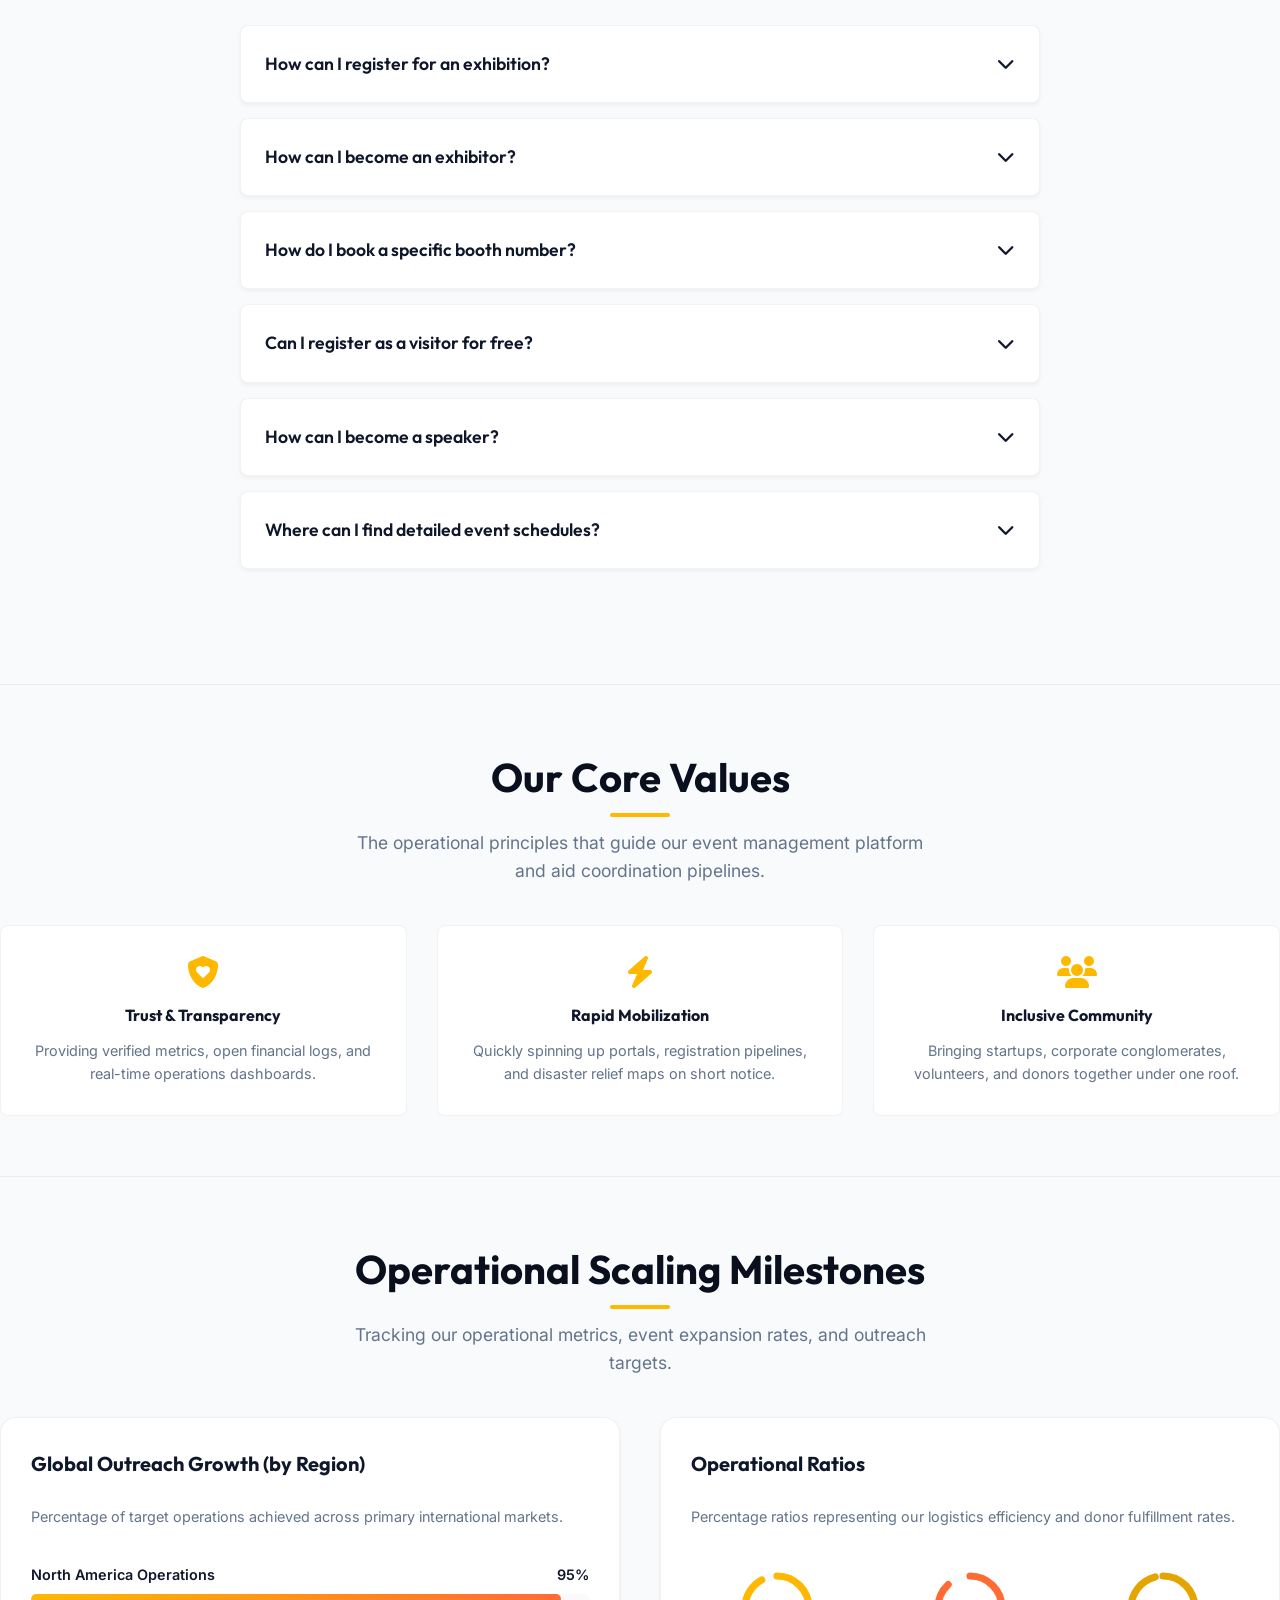
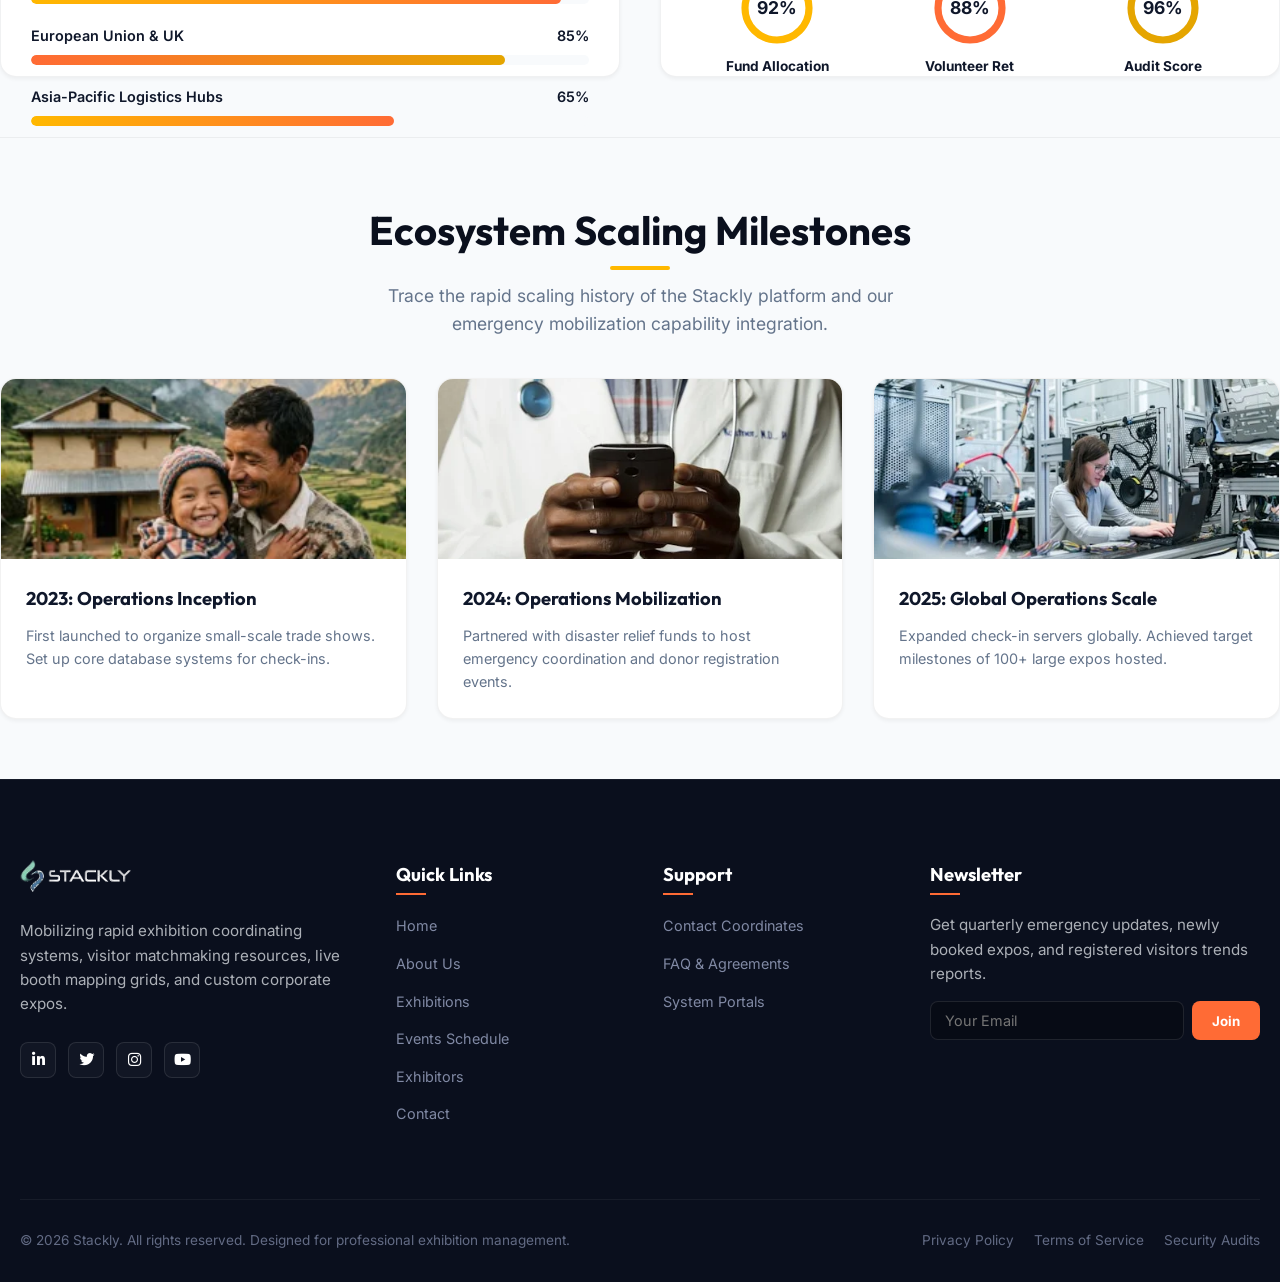
==== commit c3c04e86: "Add modern modular showcase sections with image cards and hover animations to home, about, and all l" ====
--- a/about.html
+++ b/about.html
@@ -360,6 +360,40 @@
     </div>
   </section>
 
+  
+  <!-- Section: Milestones Timeline Modules -->
+  <section class="bg-light" style="padding: 60px 0; border-top: 1px solid rgba(0,0,0,0.05);">
+    <div class="container">
+      <div class="section-header text-center" style="margin-bottom: 40px;">
+        <h2>Ecosystem Scaling Milestones</h2>
+        <p style="max-width: 600px; margin: 0 auto; color: var(--text-muted);">Trace the rapid scaling history of the Stackly platform and our emergency mobilization capability integration.</p>
+      </div>
+      <div class="grid-3">
+        <div class="card module-card" style="background: var(--white); border-radius: var(--border-radius-md); overflow: hidden; border: 1px solid rgba(0,0,0,0.05); box-shadow: var(--shadow-sm); transition: var(--transition-smooth);">
+          <img src="assets/images/story_hope.webp" alt="Operations Inception" style="width: 100%; height: 180px; object-fit: cover;">
+          <div style="padding: 25px;">
+            <h4 style="font-size: 1.15rem; margin-bottom: 10px; color: var(--text-dark);">2023: Operations Inception</h4>
+            <p style="font-size: 0.9rem; color: var(--text-muted); line-height: 1.6;">First launched to organize small-scale trade shows. Set up core database systems for check-ins.</p>
+          </div>
+        </div>
+        <div class="card module-card" style="background: var(--white); border-radius: var(--border-radius-md); overflow: hidden; border: 1px solid rgba(0,0,0,0.05); box-shadow: var(--shadow-sm); transition: var(--transition-smooth);">
+          <img src="assets/images/healthcare_expo.webp" alt="Relief Operations Integration" style="width: 100%; height: 180px; object-fit: cover;">
+          <div style="padding: 25px;">
+            <h4 style="font-size: 1.15rem; margin-bottom: 10px; color: var(--text-dark);">2024: Operations Mobilization</h4>
+            <p style="font-size: 0.9rem; color: var(--text-muted); line-height: 1.6;">Partnered with disaster relief funds to host emergency coordination and donor registration events.</p>
+          </div>
+        </div>
+        <div class="card module-card" style="background: var(--white); border-radius: var(--border-radius-md); overflow: hidden; border: 1px solid rgba(0,0,0,0.05); box-shadow: var(--shadow-sm); transition: var(--transition-smooth);">
+          <img src="assets/images/industrial_expo.webp" alt="Global Operations Expansion" style="width: 100%; height: 180px; object-fit: cover;">
+          <div style="padding: 25px;">
+            <h4 style="font-size: 1.15rem; margin-bottom: 10px; color: var(--text-dark);">2025: Global Operations Scale</h4>
+            <p style="font-size: 0.9rem; color: var(--text-muted); line-height: 1.6;">Expanded check-in servers globally. Achieved target milestones of 100+ large expos hosted.</p>
+          </div>
+        </div>
+      </div>
+    </div>
+  </section>
+
   <footer class="footer">
     <div class="container">
       <div class="footer-grid">
--- a/css/style.css
+++ b/css/style.css
@@ -4828,3 +4828,11 @@
     gap: 30px;
   }
 }
+
+
+/* Modular Spotlight Cards Hover Effects */
+.module-card:hover {
+  transform: translateY(-8px) !important;
+  box-shadow: var(--shadow-lg) !important;
+  border-color: var(--accent-orange) !important;
+}
